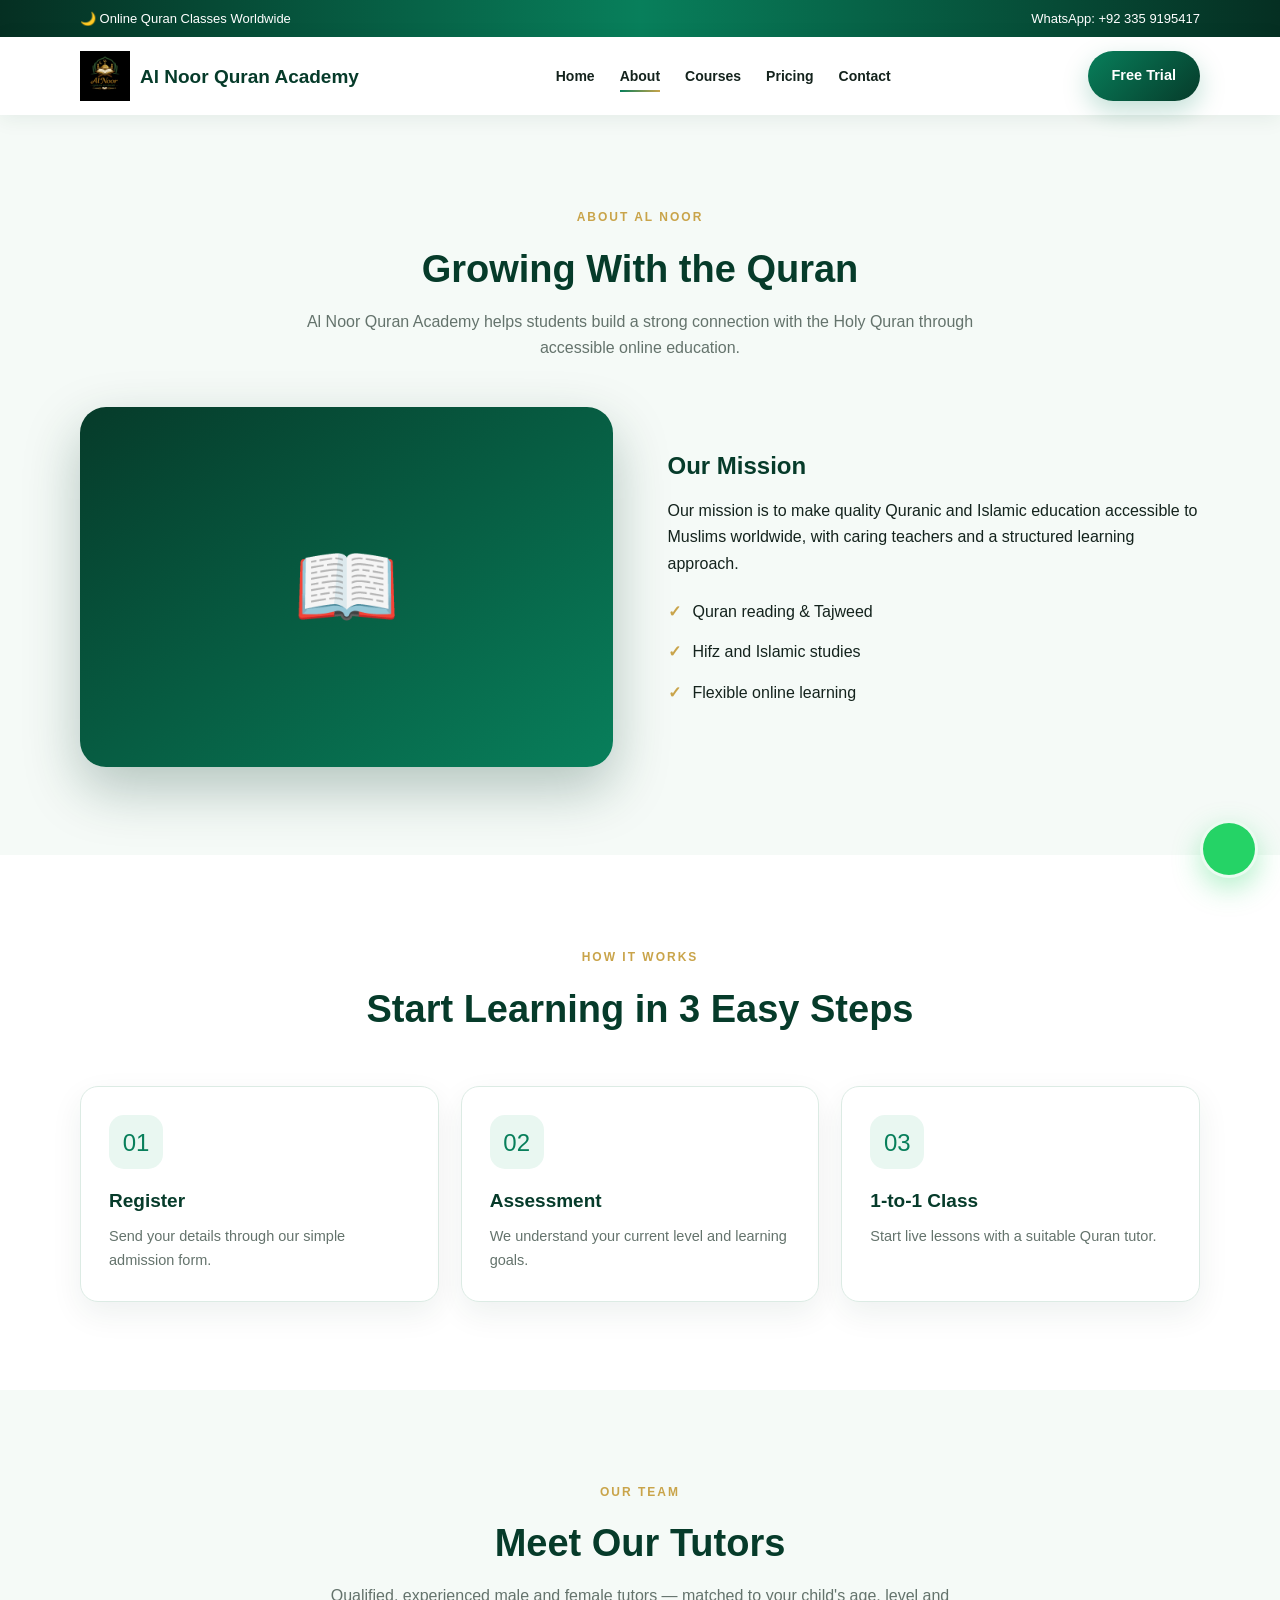
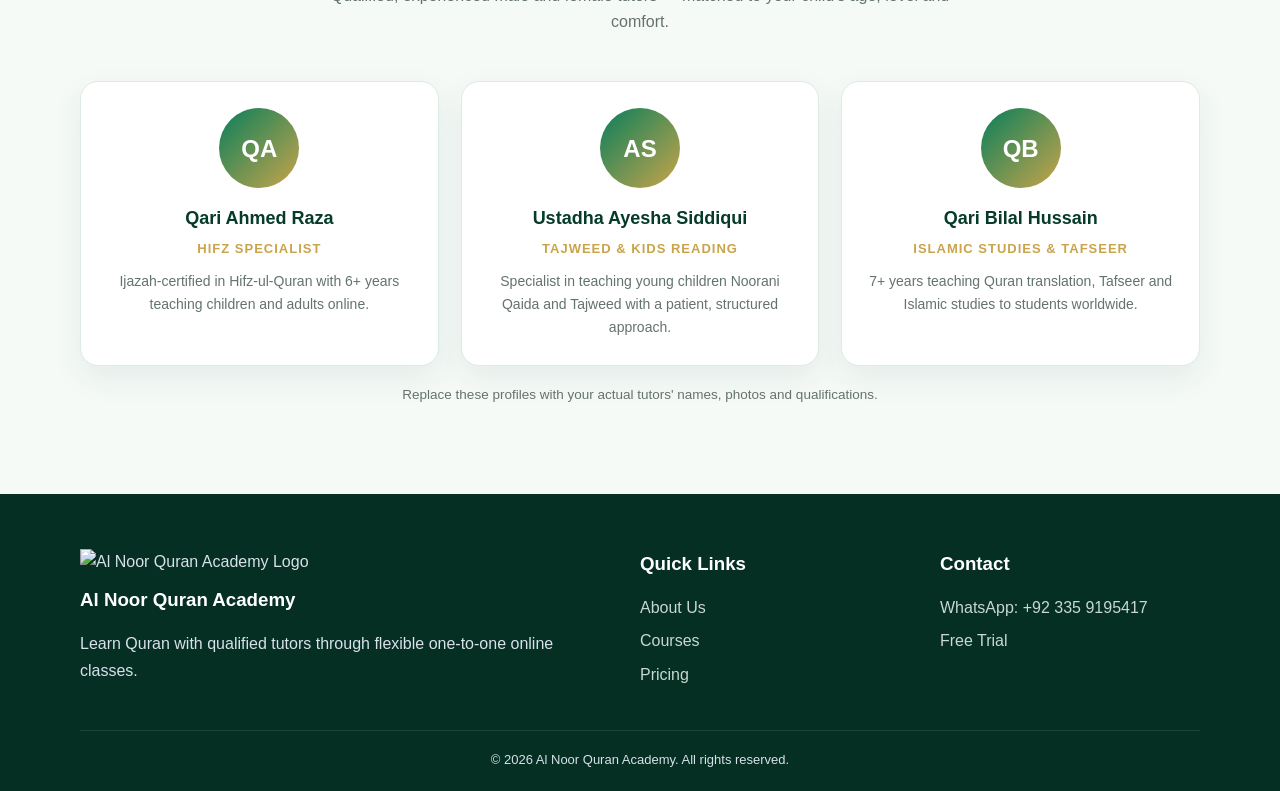
==== about.html @ 3b2335d5 "Update about.html" ====
<!doctype html>
<html lang="en">
<head>

<meta charset="utf-8">
<meta name="viewport" content="width=device-width,initial-scale=1">

<meta
  name="description"
  content="Al Noor Quran Academy - Online Quran classes worldwide"
>

<title>About Us | Al Noor Quran Academy</title>

<link rel="icon" type="image/jpeg" href="favicon.jpeg">
<link rel="stylesheet" href="style.css">

</head>

<body>


<div class="top">
  <div class="container">

    <span>
      🌙 Online Quran Classes Worldwide
    </span>

    <span>
      WhatsApp: +92 335 9195417
    </span>

  </div>
</div>


<nav>

  <div class="container navin">

    <a class="logo" href="index.html">

      <img
        class="brand-logo"
        src="logo.jpeg"
        alt="Al Noor Quran Academy Logo"
      >

      <span>
        Al Noor Quran Academy
      </span>

    </a>


    <div class="menu">
      ☰
    </div>


    <div class="links">

      <a href="index.html">
        Home
      </a>

      <a href="about.html" class="active">
        About
      </a>

      <a href="courses.html">
        Courses
      </a>

      <a href="pricing.html">
        Pricing
      </a>

      <a href="contact.html">
        Contact
      </a>

    </div>


    <a class="btn" href="contact.html">
      Free Trial
    </a>

  </div>

</nav>


<section class="section altbg">

  <div class="container">

    <div class="heading reveal">

      <span>
        About Al Noor
      </span>

      <h2>
        Growing With the Quran
      </h2>

      <p>
        Al Noor Quran Academy helps students build a strong
        connection with the Holy Quran through accessible
        online education.
      </p>

    </div>


    <div class="split">

      <div class="visual reveal">
        📖
      </div>


      <div class="reveal">

        <h2 style="color:var(--green-deep);margin-bottom:12px">
          Our Mission
        </h2>

        <p>
          Our mission is to make quality Quranic and Islamic
          education accessible to Muslims worldwide, with caring
          teachers and a structured learning approach.
        </p>


        <div class="list">

          <div>
            <b class="check">✓</b>
            Quran reading & Tajweed
          </div>

          <div>
            <b class="check">✓</b>
            Hifz and Islamic studies
          </div>

          <div>
            <b class="check">✓</b>
            Flexible online learning
          </div>

        </div>

      </div>

    </div>

  </div>

</section>


<section class="section">

  <div class="container">

    <div class="heading reveal">

      <span>
        How It Works
      </span>

      <h2>
        Start Learning in 3 Easy Steps
      </h2>

    </div>


    <div class="grid">

      <div class="card reveal">

        <div class="icon">
          01
        </div>

        <h3>
          Register
        </h3>

        <p>
          Send your details through our simple admission form.
        </p>

      </div>


      <div class="card reveal">

        <div class="icon">
          02
        </div>

        <h3>
          Assessment
        </h3>

        <p>
          We understand your current level and learning goals.
        </p>

      </div>


      <div class="card reveal">

        <div class="icon">
          03
        </div>

        <h3>
          1-to-1 Class
        </h3>

        <p>
          Start live lessons with a suitable Quran tutor.
        </p>

      </div>

    </div>

  </div>

</section>


<section class="section altbg">

  <div class="container">

    <div class="heading reveal">

      <span>
        Our Team
      </span>

      <h2>
        Meet Our Tutors
      </h2>

      <p>
        Qualified, experienced male and female tutors —
        matched to your child's age, level and comfort.
      </p>

    </div>


    <div class="grid">


      <div class="tutor-card reveal">

        <div class="tutor-avatar">
          QA
        </div>

        <h3>
          Qari Ahmed Raza
        </h3>

        <div class="tutor-role">
          Hifz Specialist
        </div>

        <p>
          Ijazah-certified in Hifz-ul-Quran with 6+ years
          teaching children and adults online.
        </p>

      </div>


      <div class="tutor-card reveal">

        <div class="tutor-avatar">
          AS
        </div>

        <h3>
          Ustadha Ayesha Siddiqui
        </h3>

        <div class="tutor-role">
          Tajweed & Kids Reading
        </div>

        <p>
          Specialist in teaching young children Noorani Qaida
          and Tajweed with a patient, structured approach.
        </p>

      </div>


      <div class="tutor-card reveal">

        <div class="tutor-avatar">
          QB
        </div>

        <h3>
          Qari Bilal Hussain
        </h3>

        <div class="tutor-role">
          Islamic Studies & Tafseer
        </div>

        <p>
          7+ years teaching Quran translation, Tafseer and
          Islamic studies to students worldwide.
        </p>

      </div>

    </div>


    <p
      style="text-align:center;color:var(--gray);font-size:13.5px;margin-top:18px"
    >
      Replace these profiles with your actual tutors'
      names, photos and qualifications.
    </p>

  </div>

</section>


<footer>

  <div class="container footgrid">

    <div>

      <img
        class="footer-logo"
        src="logo.png"
        alt="Al Noor Quran Academy Logo"
      >

      <h3>
        Al Noor Quran Academy
      </h3>

      <p>
        Learn Quran with qualified tutors through flexible
        one-to-one online classes.
      </p>

    </div>


    <div>

      <h3>
        Quick Links
      </h3>

      <a href="about.html">
        About Us
      </a>

      <a href="courses.html">
        Courses
      </a>

      <a href="pricing.html">
        Pricing
      </a>

    </div>


    <div>

      <h3>
        Contact
      </h3>

      <a href="https://wa.me/923359195417">
        WhatsApp: +92 335 9195417
      </a>

      <a href="contact.html">
        Free Trial
      </a>

    </div>

  </div>


  <div class="container copy">
    © 2026 Al Noor Quran Academy. All rights reserved.
  </div>

</footer>


<a
  class="wa"
  href="https://wa.me/923359195417"
  target="_blank"
  aria-label="WhatsApp"
>
  
</a>


<script src="script.js"></script>

</body>
</html>
---- style.css ----
/* ==========================================================
   AL NOOR QURAN ACADEMY
   Green & Gold Professional Theme
   ========================================================== */


/* ---------- Root Variables ---------- */

:root {

  --green-deep: #063b2a;

  --green: #087f5b;

  --green-light: #e9f7f1;

  --cream: #f5faf7;

  --gold: #c9a44a;

  --light-gold: #e8d79d;

  --dark: #14231d;

  --gray: #64736c;

  --border: #dcebe4;

  --white: #fff;

}


/* ---------- Reset ---------- */

* {

  box-sizing: border-box;

  margin: 0;

  padding: 0;

}


html {

  scroll-behavior: smooth;

}


body {

  font-family:
    Arial,
    Helvetica,
    sans-serif;

  color: var(--dark);

  background: #fff;

  line-height: 1.65;

  overflow-x: hidden;

  animation:
    siteEnter .7s ease both;

}


@keyframes siteEnter {

  from {

    opacity: 0;

  }

  to {

    opacity: 1;

  }

}


a {

  text-decoration: none;

  color: inherit;

}


.container {

  width: min(1120px, 92%);

  margin: auto;

}


/* ---------- Top Bar ---------- */

.top {

  background:
    linear-gradient(
      90deg,
      #052f22,
      var(--green),
      #052f22
    );

  color: #fff;

  font-size: 13px;

  padding: 8px 0;

  position: relative;

  overflow: hidden;

}


.top .container {

  display: flex;

  justify-content: space-between;

  gap: 15px;

  flex-wrap: wrap;

}


/* ---------- Navbar ---------- */

nav {

  position: sticky;

  top: 0;

  z-index: 20;

  background:
    rgba(255, 255, 255, .95);

  backdrop-filter: blur(10px);

  box-shadow:
    0 3px 20px
    rgba(6, 59, 42, .08);

}


.navin {

  height: 78px;

  display: flex;

  align-items: center;

  justify-content: space-between;

}


.logo {

  display: inline-flex;

  align-items: center;

  gap: 10px;

  font-weight: 800;

  color: var(--green-deep);

  font-size: 19px;

  transition:
    transform .3s ease;

}


.logo:hover {

  transform:
    translateX(3px);

}


.brand-logo {

  width: 50px;

  height: 50px;

  object-fit: contain;

  display: block;

}


.links {

  display: flex;

  gap: 25px;

  align-items: center;

}


.links a {

  font-weight: 700;

  font-size: 14px;

  position: relative;

  padding: 4px 0;

}


.links a:after {

  content: "";

  position: absolute;

  left: 0;

  bottom: 0;

  width: 0;

  height: 2px;

  background:
    linear-gradient(
      90deg,
      var(--green),
      var(--gold)
    );

  transition:
    width .3s ease;

}


.links a:hover:after,

.links a.active:after {

  width: 100%;

}


.links a:hover {

  color: var(--green);

}


.menu {

  display: none;

  font-size: 28px;

  cursor: pointer;

  color: var(--green-deep);

}


/* ---------- Buttons ---------- */

.btn {

  display: inline-block;

  padding: 13px 24px;

  border-radius: 30px;

  background:
    linear-gradient(
      135deg,
      var(--green),
      var(--green-deep)
    );

  color: #fff;

  font-weight: 800;

  border: 0;

  cursor: pointer;

  font-size: 14.5px;

  box-shadow:
    0 10px 26px
    rgba(8, 127, 91, .25);

  transition:
    transform .3s ease,
    box-shadow .3s ease;

}


.btn:hover {

  transform:
    translateY(-3px);

  box-shadow:
    0 14px 30px
    rgba(8, 127, 91, .32);

}


.btn.alt {

  background: transparent;

  color: #fff;

  border:
    2px solid
    rgba(255, 255, 255, .8);

  box-shadow: none;

}


.btn.alt:hover {

  background: #fff;

  color: var(--green-deep);

}


/* ---------- Hero ---------- */

.hero {

  min-height: 620px;

  display: grid;

  place-items: center;

  position: relative;

  overflow: hidden;

  background:
    linear-gradient(
      120deg,
      #042f22 0%,
      var(--green) 65%,
      #0a6b4b 100%
    );

}


.hero:before {

  content: "";

  position: absolute;

  width: 480px;

  height: 480px;

  right: -200px;

  top: -220px;

  border:
    1px solid
    rgba(232, 215, 157, .22);

  border-radius: 50%;

  box-shadow:
    0 0 0 45px
    rgba(232, 215, 157, .035),

    0 0 0 90px
    rgba(232, 215, 157, .025);

  animation:
    heroRing 12s ease-in-out infinite;

}


@keyframes heroRing {

  0%,
  100% {

    transform:
      translate(0, 0)
      rotate(0);

  }

  50% {

    transform:
      translate(-30px, 24px)
      rotate(10deg);

  }

}


.hero-inner {

  position: relative;

  z-index: 1;

  color: #fff;

  padding: 85px 0;

}


.eyebrow {

  color: var(--light-gold);

  text-transform: uppercase;

  letter-spacing: 3px;

  font-weight: 800;

  font-size: 13px;

}


.hero h1 {

  font-size:
    clamp(38px, 5.6vw, 64px);

  line-height: 1.1;

  max-width: 780px;

  margin: 15px 0;

}


.hero p {

  max-width: 620px;

  font-size: 17.5px;

  color: #e8f3ee;

  margin-bottom: 26px;

}


.actions {

  display: flex;

  gap: 13px;

  flex-wrap: wrap;

}


/* ---------- Sections ---------- */

.section {

  padding: 88px 0;

}


.section.altbg {

  background:
    var(--cream);

}


.heading {

  text-align: center;

  margin-bottom: 46px;

}


.heading span {

  color: var(--gold);

  font-weight: 800;

  text-transform: uppercase;

  letter-spacing: 2px;

  font-size: 12px;

}


.heading h2 {

  font-size: 38px;

  color: var(--green-deep);

  margin: 8px 0;

}


.heading p {

  max-width: 680px;

  margin: auto;

  color: var(--gray);

}


/* ---------- Cards / Grid ---------- */

.grid {

  display: grid;

  grid-template-columns:
    repeat(3, 1fr);

  gap: 22px;

}


.card {

  background: #fff;

  border:
    1px solid
    var(--border);

  border-radius: 18px;

  padding: 28px;

  box-shadow:
    0 12px 32px
    rgba(6, 59, 42, .07);

  position: relative;

  overflow: hidden;

  transition:
    transform .4s ease,
    box-shadow .4s ease,
    border-color .3s ease;

}


.card:before {

  content: "";

  position: absolute;

  left: 0;

  top: 0;

  width: 100%;

  height: 3px;

  background:
    linear-gradient(
      90deg,
      transparent,
      var(--green),
      var(--gold),
      transparent
    );

  transform:
    scaleX(0);

  transition:
    transform .4s ease;

}


.card:hover:before {

  transform:
    scaleX(1);

}


.card:hover {

  transform:
    translateY(-8px);

  border-color:
    #a9d8c6;

  box-shadow:
    0 20px 42px
    rgba(6, 59, 42, .13);

}


.icon {

  width: 54px;

  height: 54px;

  border-radius: 15px;

  display: grid;

  place-items: center;

  background:
    var(--green-light);

  color:
    var(--green);

  font-size: 24px;

  margin-bottom: 16px;

}


.card h3 {

  color:
    var(--green-deep);

  margin-bottom: 8px;

  font-size: 19px;

}


.card p {

  color:
    var(--gray);

  font-size: 14.5px;

}


/* ---------- Stats ---------- */

.stats {

  background:
    linear-gradient(
      110deg,
      #042f22,
      var(--green),
      var(--green-deep)
    );

  color: #fff;

  position: relative;

  overflow: hidden;

}


.stats .grid {

  grid-template-columns:
    repeat(4, 1fr);

}


.stat {

  text-align: center;

  padding: 18px;

}


.num {

  font-size: 40px;

  font-weight: 900;

  color:
    var(--light-gold);

}


.stat small {

  color:
    #d9ecdf;

}


/* ---------- Trust Strip ---------- */

.trust {

  background: #fff;

  border-top:
    1px solid
    var(--border);

  border-bottom:
    1px solid
    var(--border);

}


.trust .grid {

  grid-template-columns:
    repeat(3, 1fr);

  gap: 16px;

}


.trust-item {

  display: flex;

  align-items: center;

  gap: 12px;

  padding: 20px 6px;

}


.trust-item .tick {

  width: 38px;

  height: 38px;

  flex:
    0 0 38px;

  border-radius: 50%;

  background:
    var(--green-light);

  color:
    var(--green);

  display: grid;

  place-items: center;

  font-weight: 900;

}


.trust-item span {

  font-size: 14px;

  color:
    var(--dark);

  font-weight: 600;

}


/* ---------- Split / Visual ---------- */

.split {

  display: grid;

  grid-template-columns:
    1fr 1fr;

  gap: 55px;

  align-items: center;

}


.visual {

  min-height: 360px;

  border-radius: 26px;

  background:
    linear-gradient(
      145deg,
      var(--green-deep),
      var(--green)
    );

  display: grid;

  place-items: center;

  color: #fff;

  font-size: 86px;

  box-shadow:
    0 22px 55px
    rgba(6, 59, 42, .28);

}


.list {

  display: grid;

  gap: 14px;

  margin: 22px 0;

}


.list div {

  display: flex;

  gap: 12px;

  align-items: flex-start;

}


.check {

  color:
    var(--gold);

  font-weight: 900;

}


/* ---------- Tutors ---------- */

.tutor-card {

  background: #fff;

  border:
    1px solid
    var(--border);

  border-radius: 18px;

  padding: 26px;

  text-align: center;

  box-shadow:
    0 12px 32px
    rgba(6, 59, 42, .07);

  transition:
    transform .4s ease,
    box-shadow .4s ease;

}


.tutor-card:hover {

  transform:
    translateY(-8px);

  box-shadow:
    0 20px 42px
    rgba(6, 59, 42, .13);

}


.tutor-avatar {

  width: 80px;

  height: 80px;

  border-radius: 50%;

  margin:
    0 auto 16px;

  background:
    linear-gradient(
      135deg,
      var(--green),
      var(--gold)
    );

  color: #fff;

  font-weight: 800;

  font-size: 24px;

  display: grid;

  place-items: center;

}


.tutor-card h3 {

  color:
    var(--green-deep);

  font-size: 18px;

  margin-bottom: 4px;

}


.tutor-role {

  color:
    var(--gold);

  font-weight: 700;

  font-size: 13px;

  text-transform: uppercase;

  letter-spacing: 1px;

  margin-bottom: 10px;

}


.tutor-card p {

  color:
    var(--gray);

  font-size: 14px;

}


/* ---------- Testimonials ---------- */

.testimonial-card {

  background: #fff;

  border:
    1px solid
    var(--border);

  border-radius: 18px;

  padding: 26px;

  box-shadow:
    0 12px 32px
    rgba(6, 59, 42, .07);

}


.stars {

  color:
    var(--gold);

  font-size: 15px;

  margin-bottom: 12px;

  letter-spacing: 2px;

}


.testimonial-card p.quote {

  font-size: 14.5px;

  color:
    var(--dark);

  margin-bottom: 16px;

}


.testimonial-who {

  font-size: 13px;

  color:
    var(--gray);

  font-weight: 700;

}


/* ---------- Pricing ---------- */

.pricing {

  border:
    2px solid
    #ead9a8;

  text-align: center;

  position: relative;

}


.pricing.popular {

  border-color:
    var(--green);

}


.popular-label {

  position: absolute;

  top: -14px;

  left: 50%;

  transform:
    translateX(-50%);

  background:
    linear-gradient(
      135deg,
      var(--green),
      var(--green-deep)
    );

  color: #fff;

  font-size: 12px;

  font-weight: 800;

  letter-spacing: 1px;

  padding: 6px 16px;

  border-radius: 20px;

  box-shadow:
    0 8px 20px
    rgba(8, 127, 91, .3);

}


.price {

  font-size: 40px;

  color:
    var(--green-deep);

  font-weight: 900;

  margin: 14px 0;

}


.price small {

  font-size: 14px;

  color:
    var(--gray);

  font-weight: 500;

}


.pricing .list {

  text-align: left;

}


/* ---------- FAQ ---------- */

.faq {

  max-width: 760px;

  margin: 0 auto;

}


.faq-item {

  border:
    1px solid
    var(--border);

  border-radius: 14px;

  margin-bottom: 12px;

  overflow: hidden;

  background: #fff;

}


.faq-q {

  display: flex;

  justify-content: space-between;

  align-items: center;

  gap: 16px;

  padding: 18px 22px;

  cursor: pointer;

  font-weight: 700;

  color:
    var(--green-deep);

  font-size: 15px;

}


.faq-q .plus {

  font-size: 20px;

  color:
    var(--gold);

  transition:
    transform .3s ease;

  flex:
    0 0 auto;

}


.faq-item.open
.faq-q
.plus {

  transform:
    rotate(45deg);

}


.faq-a {

  max-height: 0;

  overflow: hidden;

  transition:
    max-height .35s ease;

}


.faq-a p {

  padding:
    0 22px 18px;

  color:
    var(--gray);

  font-size: 14.5px;

}


.faq-item.open
.faq-a {

  max-height: 220px;

}


/* ---------- Forms ---------- */

.form {

  display: grid;

  gap: 15px;

}


.form input,
.form select,
.form textarea {

  width: 100%;

  padding: 14px 16px;

  border:
    1px solid
    var(--border);

  border-radius: 10px;

  font: inherit;

  transition:
    border-color .25s ease,
    box-shadow .25s ease;

}


.form textarea {

  min-height: 120px;

}


.form input:focus,
.form select:focus,
.form textarea:focus {

  border-color:
    var(--green);

  box-shadow:
    0 0 0 4px
    rgba(8, 127, 91, .1);

  outline: none;

}


.form-note {

  font-size: 13px;

  color:
    var(--gray);

  margin-top: 4px;

}


/* ---------- Footer ---------- */

footer {

  background:
    #042f22;

  color:
    #d9e1eb;

  padding:
    55px 0 20px;

}


.footgrid {

  display: grid;

  grid-template-columns:
    2fr 1fr 1fr;

  gap: 40px;

}


.footgrid h3 {

  color: #fff;

  margin-bottom: 15px;

}


.footgrid a {

  display: block;

  margin: 7px 0;

  color:
    #c9d8d0;

}


.footgrid a:hover {

  color:
    var(--light-gold);

}


.footer-logo {

  width: 80px;

  height: 80px;

  object-fit: contain;

  margin-bottom: 10px;

}


.copy {

  text-align: center;

  border-top:
    1px solid
    rgba(255, 255, 255, .1);

  margin-top: 35px;

  padding-top: 18px;

  font-size: 13px;

}


/* ---------- WhatsApp Floating Button ---------- */

.wa {

  position: fixed;

  right: 22px;

  bottom: 22px;

  z-index: 30;

  width: 58px;

  height: 58px;

  border-radius: 50%;

  display: grid;

  place-items: center;

  background:
    #25D366;

  color: #fff;

  font-size: 26px;

  box-shadow:
    0 10px 28px
    rgba(37, 211, 102, .35);

  border:
    3px solid
    rgba(255, 255, 255, .9);

}


.wa:hover {

  transform:
    translateY(-4px);

}


/* ---------- Reveal Animation ---------- */

.reveal {

  opacity: 0;

  transform:
    translateY(35px);

  transition:
    opacity .7s ease,
    transform .7s ease;

}


.reveal.show {

  opacity: 1;

  transform: none;

}


.hero .reveal {

  opacity: 1;

  transform: none;

}


/* ---------- Responsive ---------- */

@media(max-width:800px) {


  .links {

    position: absolute;

    top: 78px;

    left: 0;

    right: 0;

    background: #fff;

    display: none;

    flex-direction: column;

    padding: 22px;

    box-shadow:
      0 10px 20px
      rgba(0, 0, 0, .08);

  }


  .links.open {

    display: flex;

  }


  .menu {

    display: block;

  }


  .navin>.btn {

    display: none;

  }


  .grid,
  .stats .grid,
  .trust .grid,
  .split,
  .footgrid {

    grid-template-columns: 1fr;

  }


  .section {

    padding: 60px 0;

  }


  .hero {

    min-height: 560px;

  }


  .hero h1 {

    font-size: 36px;

  }


  .top .container {

    flex-direction: column;

    text-align: center;

  }


  .visual {

    min-height: 240px;

  }

}


/* ---------- Reduced Motion ---------- */

@media(prefers-reduced-motion:reduce) {

  * {

    animation-duration:
      .01ms !important;

    transition-duration:
      .01ms !important;

  }

}
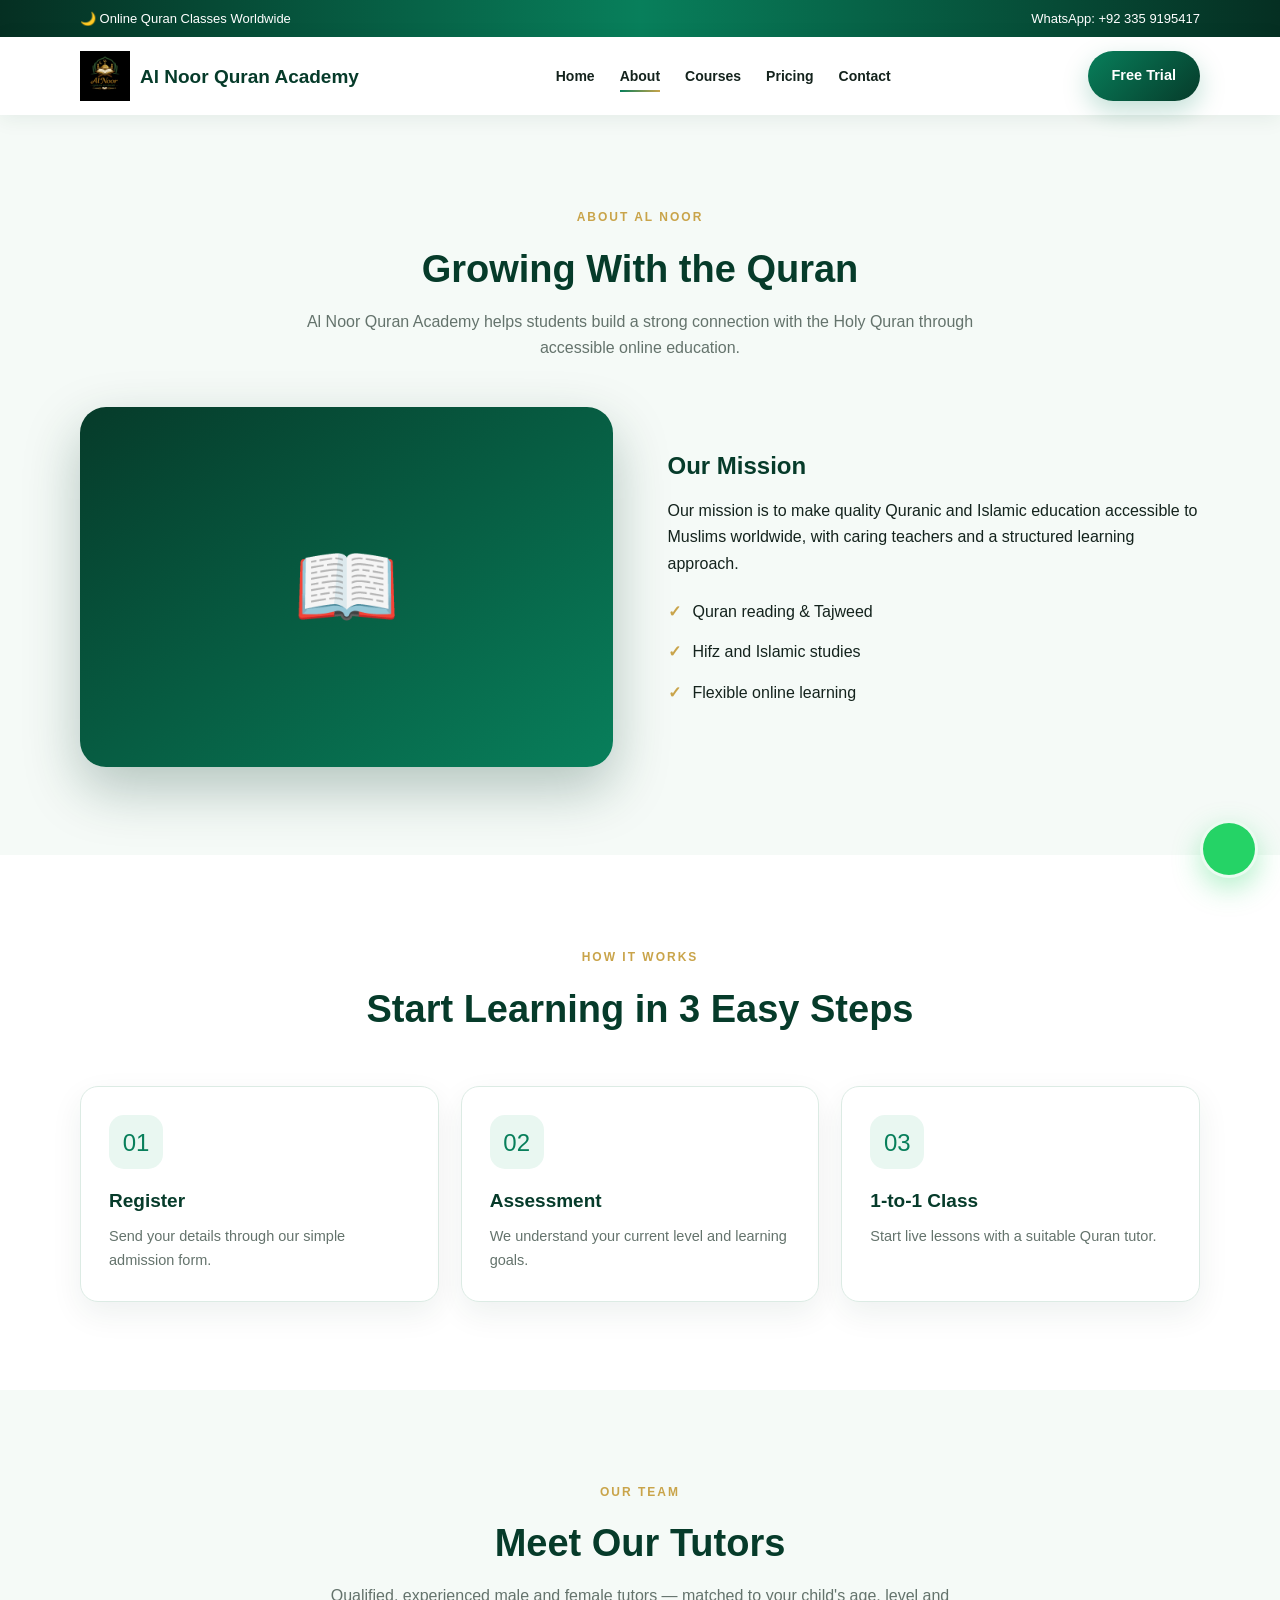
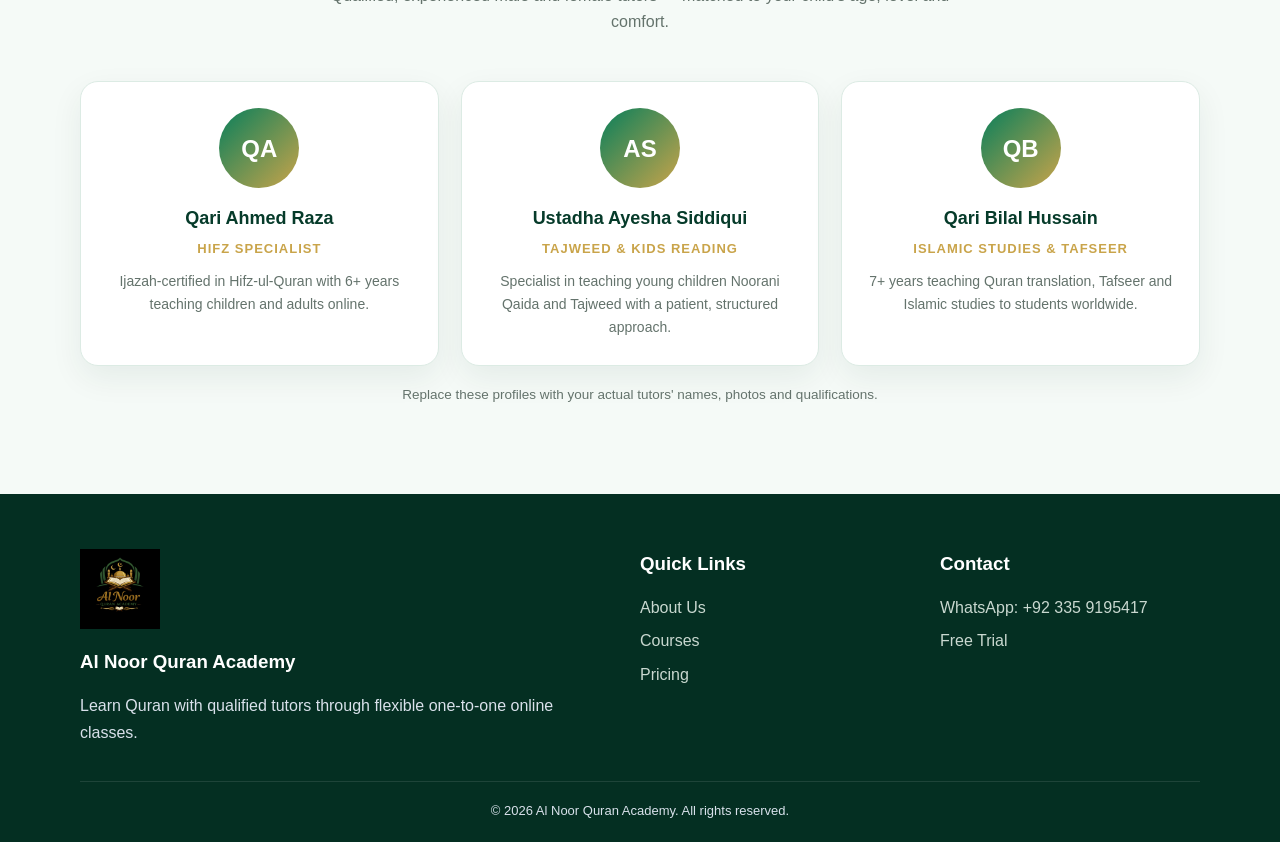
==== commit 0e2023c9: "Update about.html" ====
--- a/about.html
+++ b/about.html
@@ -353,7 +353,7 @@
 
       <img
         class="footer-logo"
-        src="logo.png"
+        src="logo.jpeg"
         alt="Al Noor Quran Academy Logo"
       >
 
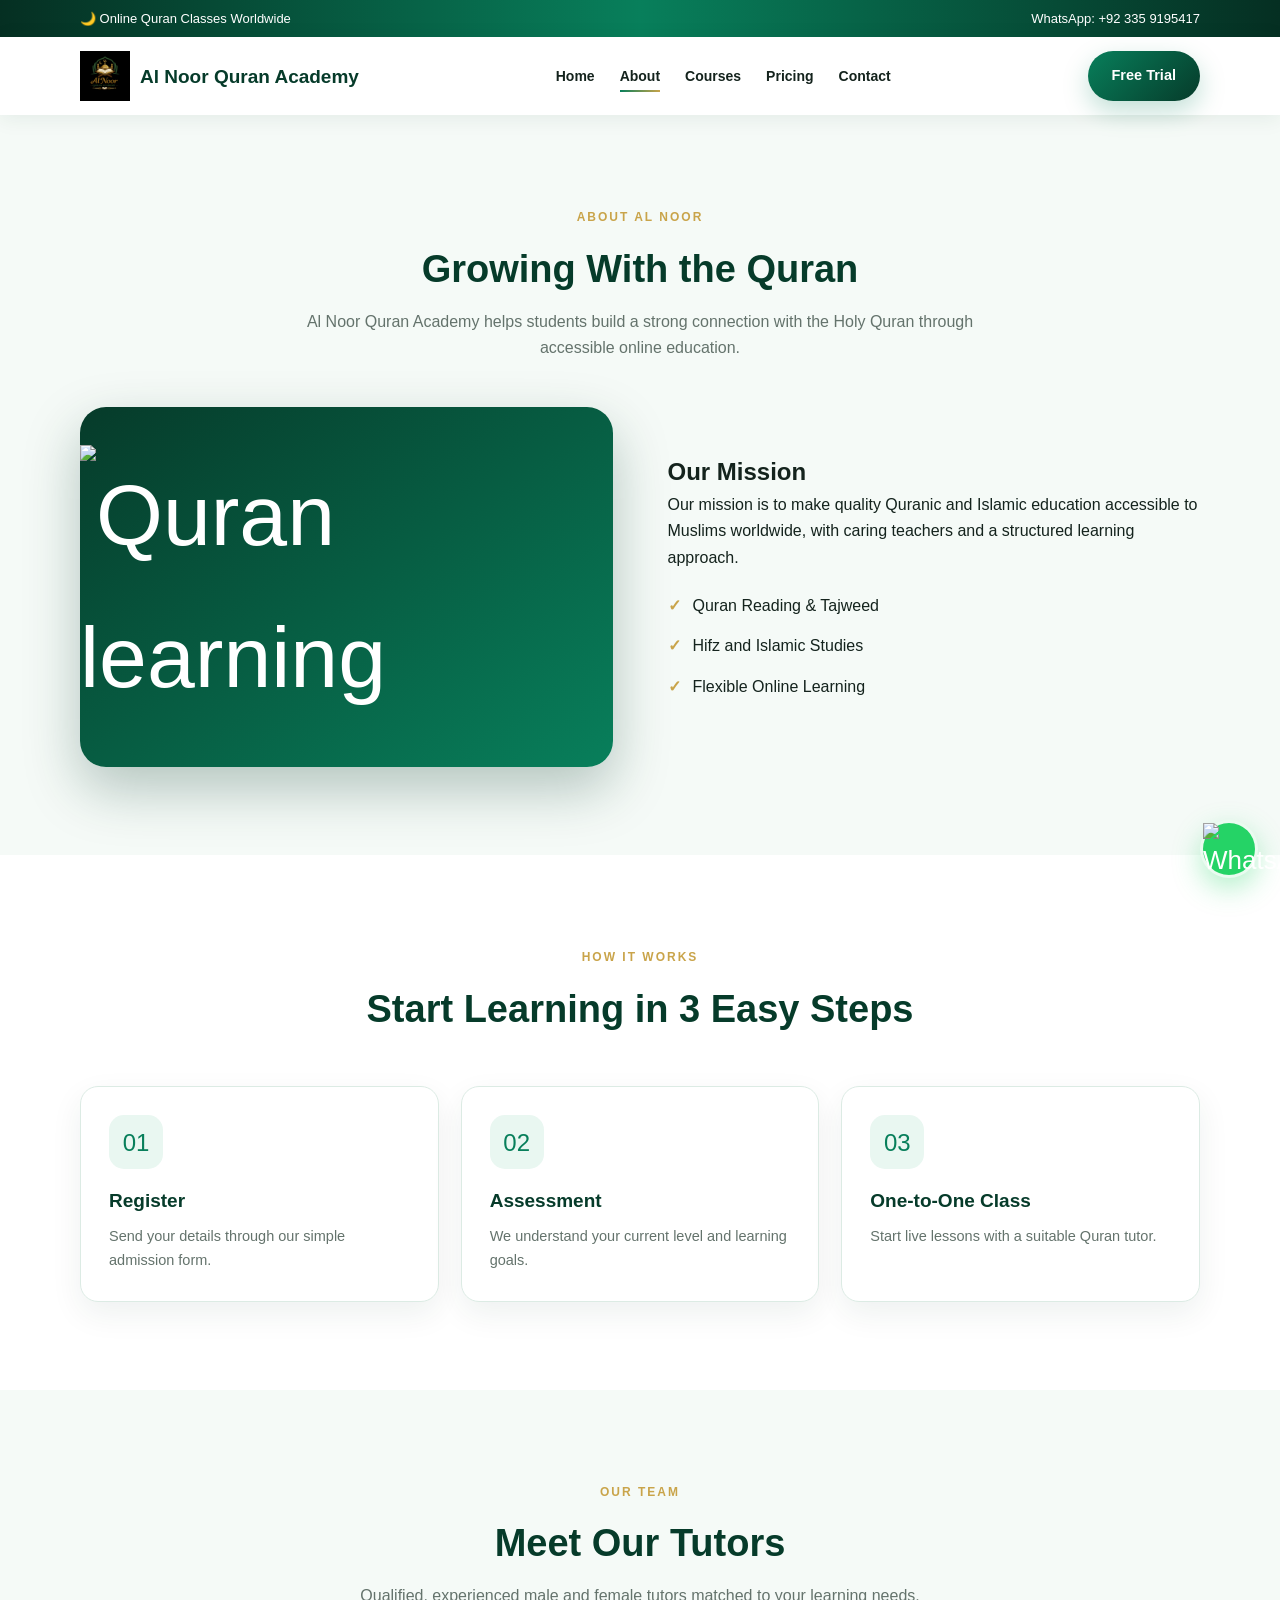
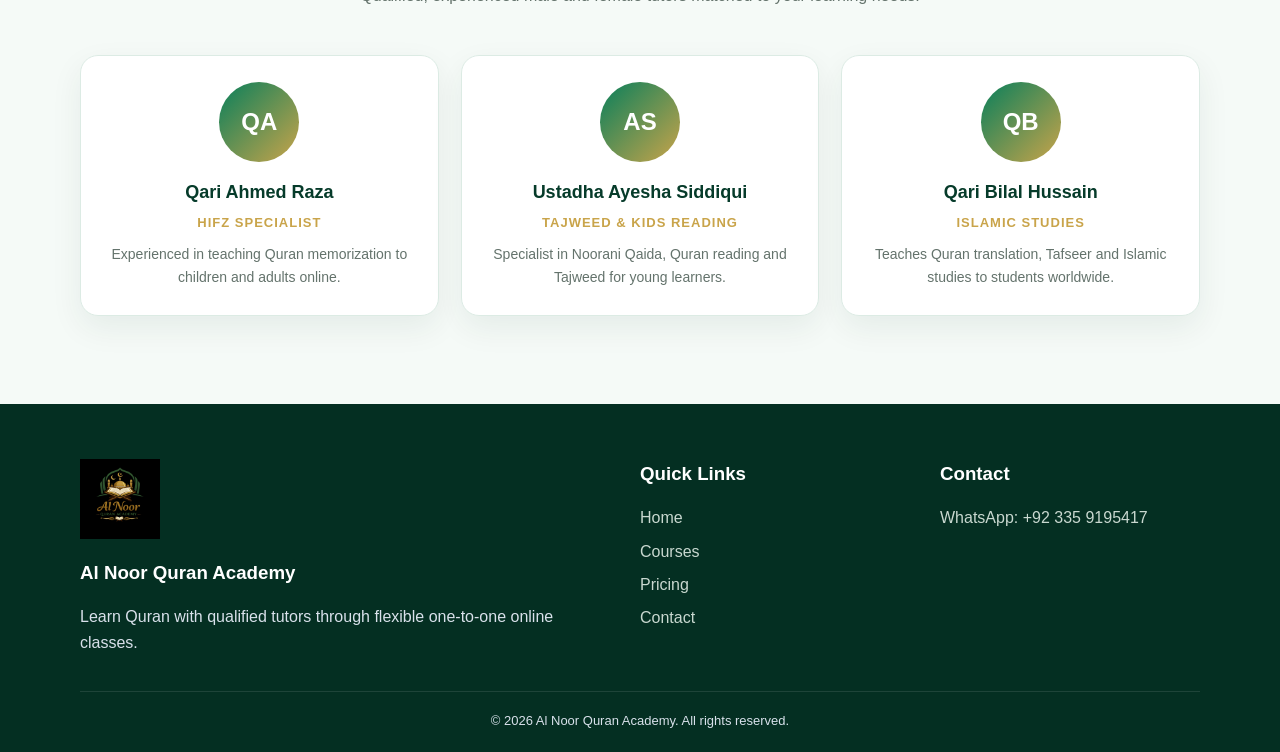
==== commit a72a168a: "Update about.html" ====
--- a/about.html
+++ b/about.html
@@ -1,432 +1,436 @@
-<!doctype html>
+<!DOCTYPE html>
 <html lang="en">
+
 <head>
 
-<meta charset="utf-8">
-<meta name="viewport" content="width=device-width,initial-scale=1">
-
-<meta
-  name="description"
-  content="Al Noor Quran Academy - Online Quran classes worldwide"
->
-
-<title>About Us | Al Noor Quran Academy</title>
-
-<link rel="icon" type="image/jpeg" href="favicon.jpeg">
-<link rel="stylesheet" href="style.css">
+  <meta charset="UTF-8">
+  <meta name="viewport" content="width=device-width, initial-scale=1.0">
+
+  <meta
+    name="description"
+    content="Learn about Al Noor Quran Academy and our online Quran learning approach."
+  >
+
+  <title>About Us | Al Noor Quran Academy</title>
+
+  <link rel="icon" type="image/png" href="favicon.png">
+  <link rel="stylesheet" href="style.css">
 
 </head>
 
 <body>
 
-
-<div class="top">
-  <div class="container">
-
-    <span>
-      🌙 Online Quran Classes Worldwide
-    </span>
-
-    <span>
-      WhatsApp: +92 335 9195417
-    </span>
-
-  </div>
-</div>
-
-
-<nav>
-
-  <div class="container navin">
-
-    <a class="logo" href="index.html">
-
-      <img
-        class="brand-logo"
-        src="logo.jpeg"
-        alt="Al Noor Quran Academy Logo"
+  <!-- TOP -->
+  <div class="top">
+
+    <div class="container top-inner">
+
+      <span>
+        🌙 Online Quran Classes Worldwide
+      </span>
+
+      <a
+        href="https://wa.me/923359195417"
+        target="_blank"
+        rel="noopener noreferrer"
       >
-
-      <span>
-        Al Noor Quran Academy
-      </span>
-
-    </a>
-
-
-    <div class="menu">
-      ☰
-    </div>
-
-
-    <div class="links">
-
-      <a href="index.html">
-        Home
-      </a>
-
-      <a href="about.html" class="active">
-        About
-      </a>
-
-      <a href="courses.html">
-        Courses
-      </a>
-
-      <a href="pricing.html">
-        Pricing
-      </a>
-
-      <a href="contact.html">
-        Contact
-      </a>
-
-    </div>
-
-
-    <a class="btn" href="contact.html">
-      Free Trial
-    </a>
-
-  </div>
-
-</nav>
-
-
-<section class="section altbg">
-
-  <div class="container">
-
-    <div class="heading reveal">
-
-      <span>
-        About Al Noor
-      </span>
-
-      <h2>
-        Growing With the Quran
-      </h2>
-
-      <p>
-        Al Noor Quran Academy helps students build a strong
-        connection with the Holy Quran through accessible
-        online education.
-      </p>
-
-    </div>
-
-
-    <div class="split">
-
-      <div class="visual reveal">
-        📖
-      </div>
-
-
-      <div class="reveal">
-
-        <h2 style="color:var(--green-deep);margin-bottom:12px">
-          Our Mission
-        </h2>
-
-        <p>
-          Our mission is to make quality Quranic and Islamic
-          education accessible to Muslims worldwide, with caring
-          teachers and a structured learning approach.
-        </p>
-
-
-        <div class="list">
-
-          <div>
-            <b class="check">✓</b>
-            Quran reading & Tajweed
-          </div>
-
-          <div>
-            <b class="check">✓</b>
-            Hifz and Islamic studies
-          </div>
-
-          <div>
-            <b class="check">✓</b>
-            Flexible online learning
-          </div>
-
-        </div>
-
-      </div>
-
-    </div>
-
-  </div>
-
-</section>
-
-
-<section class="section">
-
-  <div class="container">
-
-    <div class="heading reveal">
-
-      <span>
-        How It Works
-      </span>
-
-      <h2>
-        Start Learning in 3 Easy Steps
-      </h2>
-
-    </div>
-
-
-    <div class="grid">
-
-      <div class="card reveal">
-
-        <div class="icon">
-          01
-        </div>
-
-        <h3>
-          Register
-        </h3>
-
-        <p>
-          Send your details through our simple admission form.
-        </p>
-
-      </div>
-
-
-      <div class="card reveal">
-
-        <div class="icon">
-          02
-        </div>
-
-        <h3>
-          Assessment
-        </h3>
-
-        <p>
-          We understand your current level and learning goals.
-        </p>
-
-      </div>
-
-
-      <div class="card reveal">
-
-        <div class="icon">
-          03
-        </div>
-
-        <h3>
-          1-to-1 Class
-        </h3>
-
-        <p>
-          Start live lessons with a suitable Quran tutor.
-        </p>
-
-      </div>
-
-    </div>
-
-  </div>
-
-</section>
-
-
-<section class="section altbg">
-
-  <div class="container">
-
-    <div class="heading reveal">
-
-      <span>
-        Our Team
-      </span>
-
-      <h2>
-        Meet Our Tutors
-      </h2>
-
-      <p>
-        Qualified, experienced male and female tutors —
-        matched to your child's age, level and comfort.
-      </p>
-
-    </div>
-
-
-    <div class="grid">
-
-
-      <div class="tutor-card reveal">
-
-        <div class="tutor-avatar">
-          QA
-        </div>
-
-        <h3>
-          Qari Ahmed Raza
-        </h3>
-
-        <div class="tutor-role">
-          Hifz Specialist
-        </div>
-
-        <p>
-          Ijazah-certified in Hifz-ul-Quran with 6+ years
-          teaching children and adults online.
-        </p>
-
-      </div>
-
-
-      <div class="tutor-card reveal">
-
-        <div class="tutor-avatar">
-          AS
-        </div>
-
-        <h3>
-          Ustadha Ayesha Siddiqui
-        </h3>
-
-        <div class="tutor-role">
-          Tajweed & Kids Reading
-        </div>
-
-        <p>
-          Specialist in teaching young children Noorani Qaida
-          and Tajweed with a patient, structured approach.
-        </p>
-
-      </div>
-
-
-      <div class="tutor-card reveal">
-
-        <div class="tutor-avatar">
-          QB
-        </div>
-
-        <h3>
-          Qari Bilal Hussain
-        </h3>
-
-        <div class="tutor-role">
-          Islamic Studies & Tafseer
-        </div>
-
-        <p>
-          7+ years teaching Quran translation, Tafseer and
-          Islamic studies to students worldwide.
-        </p>
-
-      </div>
-
-    </div>
-
-
-    <p
-      style="text-align:center;color:var(--gray);font-size:13.5px;margin-top:18px"
-    >
-      Replace these profiles with your actual tutors'
-      names, photos and qualifications.
-    </p>
-
-  </div>
-
-</section>
-
-
-<footer>
-
-  <div class="container footgrid">
-
-    <div>
-
-      <img
-        class="footer-logo"
-        src="logo.jpeg"
-        alt="Al Noor Quran Academy Logo"
-      >
-
-      <h3>
-        Al Noor Quran Academy
-      </h3>
-
-      <p>
-        Learn Quran with qualified tutors through flexible
-        one-to-one online classes.
-      </p>
-
-    </div>
-
-
-    <div>
-
-      <h3>
-        Quick Links
-      </h3>
-
-      <a href="about.html">
-        About Us
-      </a>
-
-      <a href="courses.html">
-        Courses
-      </a>
-
-      <a href="pricing.html">
-        Pricing
-      </a>
-
-    </div>
-
-
-    <div>
-
-      <h3>
-        Contact
-      </h3>
-
-      <a href="https://wa.me/923359195417">
         WhatsApp: +92 335 9195417
       </a>
 
-      <a href="contact.html">
+    </div>
+
+  </div>
+
+
+  <!-- NAV -->
+  <nav>
+
+    <div class="container navin">
+
+      <a class="logo" href="index.html">
+
+        <img
+          class="brand-logo"
+          src="logo.jpeg"
+          alt="Al Noor Quran Academy Logo"
+        >
+
+        <span>
+          Al Noor Quran Academy
+        </span>
+
+      </a>
+
+      <button
+        class="menu"
+        type="button"
+        aria-label="Open navigation"
+      >
+        ☰
+      </button>
+
+      <div class="links">
+
+        <a href="index.html">
+          Home
+        </a>
+
+        <a href="about.html" class="active">
+          About
+        </a>
+
+        <a href="courses.html">
+          Courses
+        </a>
+
+        <a href="pricing.html">
+          Pricing
+        </a>
+
+        <a href="contact.html">
+          Contact
+        </a>
+
+      </div>
+
+      <a class="btn nav-btn" href="contact.html">
         Free Trial
       </a>
 
     </div>
 
-  </div>
-
-
-  <div class="container copy">
-    © 2026 Al Noor Quran Academy. All rights reserved.
-  </div>
-
-</footer>
-
-
-<a
-  class="wa"
-  href="https://wa.me/923359195417"
-  target="_blank"
-  aria-label="WhatsApp"
->
-  
-</a>
-
-
-<script src="script.js"></script>
+  </nav>
+
+
+  <!-- ABOUT -->
+  <section class="section altbg">
+
+    <div class="container">
+
+      <div class="heading reveal">
+
+        <span>
+          About Al Noor
+        </span>
+
+        <h2>
+          Growing With the Quran
+        </h2>
+
+        <p>
+          Al Noor Quran Academy helps students build a strong
+          connection with the Holy Quran through accessible
+          online education.
+        </p>
+
+      </div>
+
+
+      <div class="split">
+
+        <div class="visual visual-photo reveal">
+
+          <img
+            src="professional-quran.jpg"
+            alt="Quran learning"
+          >
+
+        </div>
+
+
+        <div class="reveal">
+
+          <h2 class="green-title">
+            Our Mission
+          </h2>
+
+          <p>
+            Our mission is to make quality Quranic and Islamic
+            education accessible to Muslims worldwide, with caring
+            teachers and a structured learning approach.
+          </p>
+
+
+          <div class="list">
+
+            <div>
+              <b class="check">✓</b>
+              Quran Reading & Tajweed
+            </div>
+
+            <div>
+              <b class="check">✓</b>
+              Hifz and Islamic Studies
+            </div>
+
+            <div>
+              <b class="check">✓</b>
+              Flexible Online Learning
+            </div>
+
+          </div>
+
+        </div>
+
+      </div>
+
+    </div>
+
+  </section>
+
+
+  <!-- HOW IT WORKS -->
+  <section class="section">
+
+    <div class="container">
+
+      <div class="heading reveal">
+
+        <span>
+          How It Works
+        </span>
+
+        <h2>
+          Start Learning in 3 Easy Steps
+        </h2>
+
+      </div>
+
+
+      <div class="grid">
+
+        <div class="card reveal">
+
+          <div class="icon">
+            01
+          </div>
+
+          <h3>
+            Register
+          </h3>
+
+          <p>
+            Send your details through our simple admission form.
+          </p>
+
+        </div>
+
+
+        <div class="card reveal">
+
+          <div class="icon">
+            02
+          </div>
+
+          <h3>
+            Assessment
+          </h3>
+
+          <p>
+            We understand your current level and learning goals.
+          </p>
+
+        </div>
+
+
+        <div class="card reveal">
+
+          <div class="icon">
+            03
+          </div>
+
+          <h3>
+            One-to-One Class
+          </h3>
+
+          <p>
+            Start live lessons with a suitable Quran tutor.
+          </p>
+
+        </div>
+
+      </div>
+
+    </div>
+
+  </section>
+
+
+  <!-- TEAM -->
+  <section class="section altbg">
+
+    <div class="container">
+
+      <div class="heading reveal">
+
+        <span>
+          Our Team
+        </span>
+
+        <h2>
+          Meet Our Tutors
+        </h2>
+
+        <p>
+          Qualified, experienced male and female tutors
+          matched to your learning needs.
+        </p>
+
+      </div>
+
+
+      <div class="grid">
+
+        <div class="tutor-card reveal">
+
+          <div class="tutor-avatar">
+            QA
+          </div>
+
+          <h3>
+            Qari Ahmed Raza
+          </h3>
+
+          <div class="tutor-role">
+            Hifz Specialist
+          </div>
+
+          <p>
+            Experienced in teaching Quran memorization
+            to children and adults online.
+          </p>
+
+        </div>
+
+
+        <div class="tutor-card reveal">
+
+          <div class="tutor-avatar">
+            AS
+          </div>
+
+          <h3>
+            Ustadha Ayesha Siddiqui
+          </h3>
+
+          <div class="tutor-role">
+            Tajweed & Kids Reading
+          </div>
+
+          <p>
+            Specialist in Noorani Qaida, Quran reading
+            and Tajweed for young learners.
+          </p>
+
+        </div>
+
+
+        <div class="tutor-card reveal">
+
+          <div class="tutor-avatar">
+            QB
+          </div>
+
+          <h3>
+            Qari Bilal Hussain
+          </h3>
+
+          <div class="tutor-role">
+            Islamic Studies
+          </div>
+
+          <p>
+            Teaches Quran translation, Tafseer and
+            Islamic studies to students worldwide.
+          </p>
+
+        </div>
+
+      </div>
+
+    </div>
+
+  </section>
+
+
+  <!-- FOOTER -->
+  <footer>
+
+    <div class="container footgrid">
+
+      <div>
+
+        <img
+          class="footer-logo"
+          src="logo.jpeg"
+          alt="Al Noor Quran Academy Logo"
+        >
+
+        <h3>
+          Al Noor Quran Academy
+        </h3>
+
+        <p>
+          Learn Quran with qualified tutors through
+          flexible one-to-one online classes.
+        </p>
+
+      </div>
+
+
+      <div>
+
+        <h3>
+          Quick Links
+        </h3>
+
+        <a href="index.html">Home</a>
+        <a href="courses.html">Courses</a>
+        <a href="pricing.html">Pricing</a>
+        <a href="contact.html">Contact</a>
+
+      </div>
+
+
+      <div>
+
+        <h3>
+          Contact
+        </h3>
+
+        <a
+          href="https://wa.me/923359195417"
+          target="_blank"
+          rel="noopener noreferrer"
+        >
+          WhatsApp: +92 335 9195417
+        </a>
+
+      </div>
+
+    </div>
+
+
+    <div class="container copy">
+      © 2026 Al Noor Quran Academy. All rights reserved.
+    </div>
+
+  </footer>
+
+
+  <!-- WHATSAPP -->
+  <a
+    class="wa"
+    href="https://wa.me/923359195417"
+    target="_blank"
+    rel="noopener noreferrer"
+    aria-label="Chat on WhatsApp"
+  >
+    <img src="whatsapp.svg" alt="WhatsApp">
+  </a>
+
+
+  <script src="script.js"></script>
 
 </body>
 </html>
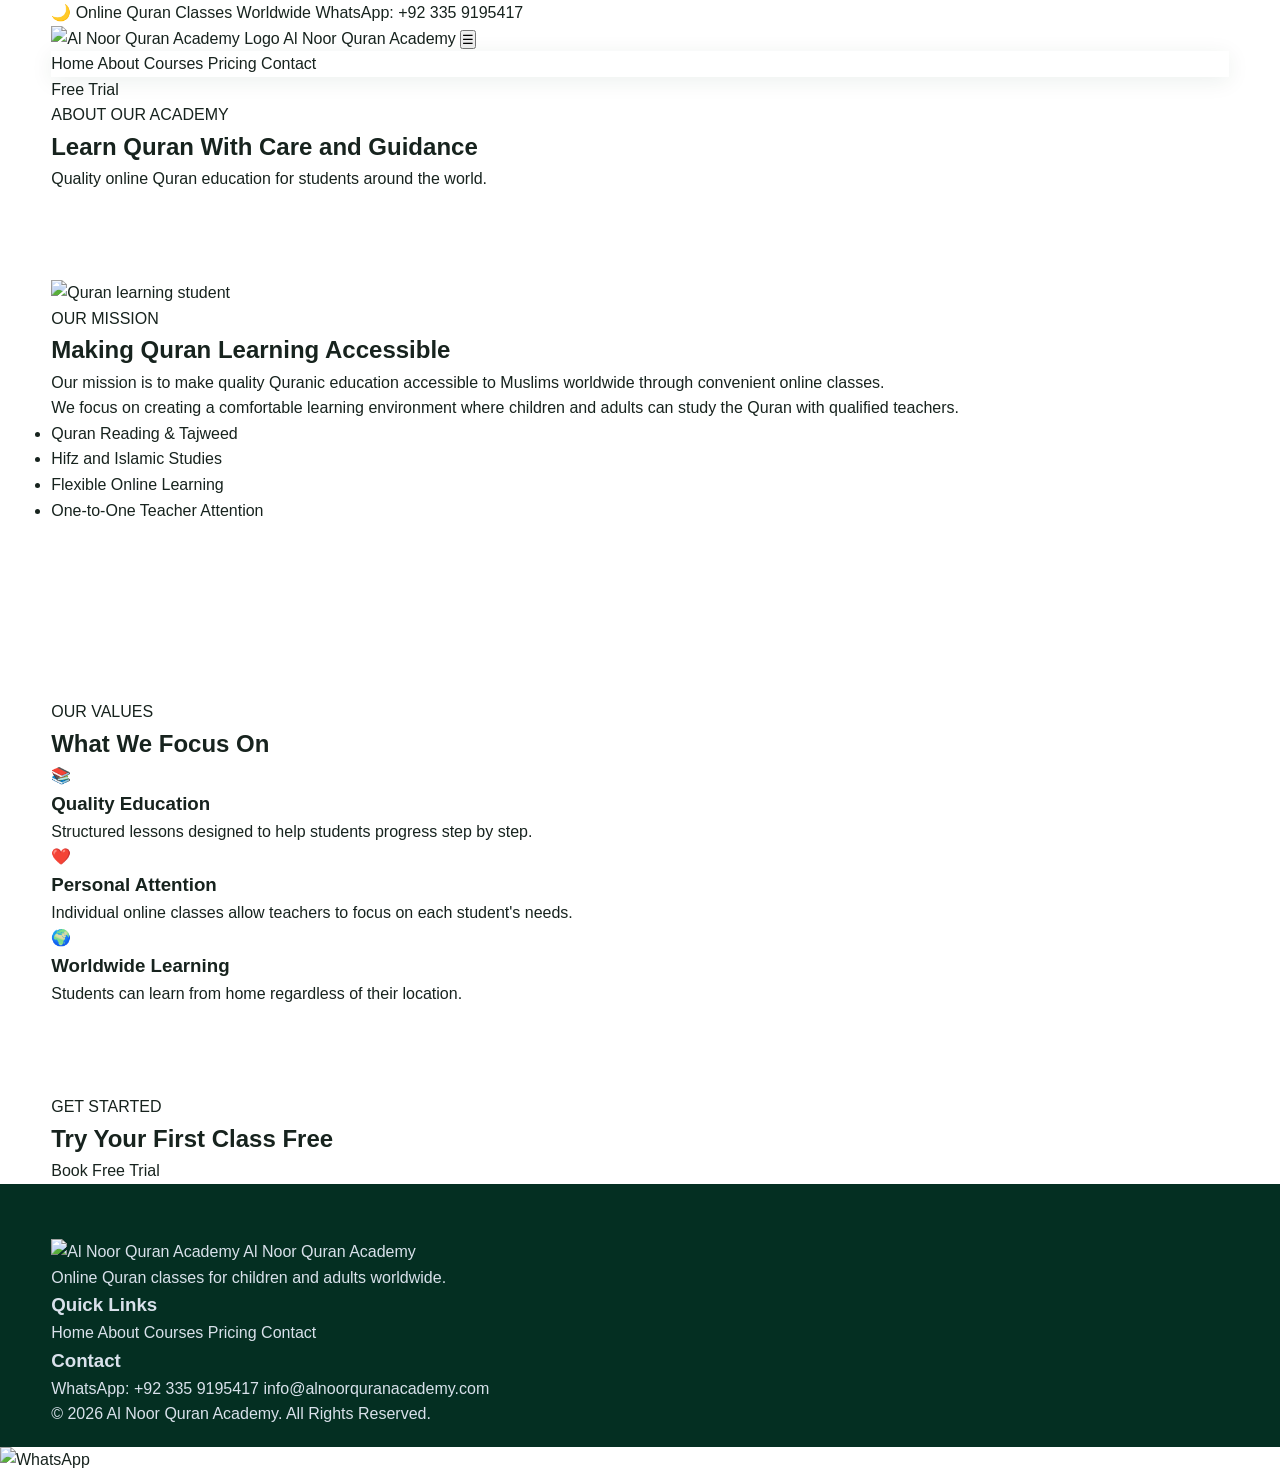
==== commit 220f5117: "Update about.html" ====
--- a/about.html
+++ b/about.html
@@ -1,436 +1,338 @@
 <!DOCTYPE html>
 <html lang="en">
-
 <head>
 
-  <meta charset="UTF-8">
-  <meta name="viewport" content="width=device-width, initial-scale=1.0">
-
-  <meta
-    name="description"
-    content="Learn about Al Noor Quran Academy and our online Quran learning approach."
-  >
-
-  <title>About Us | Al Noor Quran Academy</title>
-
-  <link rel="icon" type="image/png" href="favicon.png">
-  <link rel="stylesheet" href="style.css">
+    <meta charset="UTF-8">
+    <meta name="viewport" content="width=device-width, initial-scale=1.0">
+
+    <title>About Us | Al Noor Quran Academy</title>
+
+    <link rel="stylesheet" href="style.css">
 
 </head>
 
 <body>
 
-  <!-- TOP -->
-  <div class="top">
-
-    <div class="container top-inner">
-
-      <span>
-        🌙 Online Quran Classes Worldwide
-      </span>
-
-      <a
-        href="https://wa.me/923359195417"
-        target="_blank"
-        rel="noopener noreferrer"
-      >
-        WhatsApp: +92 335 9195417
-      </a>
-
-    </div>
-
-  </div>
-
-
-  <!-- NAV -->
-  <nav>
-
-    <div class="container navin">
-
-      <a class="logo" href="index.html">
-
-        <img
-          class="brand-logo"
-          src="logo.jpeg"
-          alt="Al Noor Quran Academy Logo"
-        >
-
-        <span>
-          Al Noor Quran Academy
-        </span>
-
-      </a>
-
-      <button
-        class="menu"
-        type="button"
-        aria-label="Open navigation"
-      >
-        ☰
-      </button>
-
-      <div class="links">
-
-        <a href="index.html">
-          Home
+
+<div class="top-bar">
+    <div class="container top-bar-inner">
+
+        <span>🌙 Online Quran Classes Worldwide</span>
+
+        <a href="https://wa.me/923359195417"
+           target="_blank"
+           rel="noopener noreferrer">
+            WhatsApp: +92 335 9195417
         </a>
 
-        <a href="about.html" class="active">
-          About
+    </div>
+</div>
+
+
+<header class="header">
+
+    <div class="container nav-container">
+
+        <a href="index.html" class="brand">
+            <img src="images/logo.jpeg" alt="Al Noor Quran Academy Logo">
+            <span>Al Noor Quran Academy</span>
         </a>
 
-        <a href="courses.html">
-          Courses
+        <button class="menu-toggle" aria-label="Open navigation">
+            ☰
+        </button>
+
+        <nav class="navigation">
+
+            <a href="index.html">Home</a>
+
+            <a href="about.html" class="active">
+                About
+            </a>
+
+            <a href="courses.html">
+                Courses
+            </a>
+
+            <a href="pricing.html">
+                Pricing
+            </a>
+
+            <a href="contact.html">
+                Contact
+            </a>
+
+        </nav>
+
+        <a href="contact.html" class="nav-button">
+            Free Trial
         </a>
 
-        <a href="pricing.html">
-          Pricing
+    </div>
+
+</header>
+
+
+<section class="page-header">
+
+    <div class="container">
+
+        <p class="section-label light">
+            ABOUT OUR ACADEMY
+        </p>
+
+        <h1>
+            Learn Quran With Care and Guidance
+        </h1>
+
+        <p>
+            Quality online Quran education for students around the world.
+        </p>
+
+    </div>
+
+</section>
+
+
+<section class="section">
+
+    <div class="container two-column">
+
+        <div class="image-card">
+
+            <img
+                src="images/professional-quran.jpg"
+                alt="Quran learning student"
+            >
+
+        </div>
+
+
+        <div class="content">
+
+            <p class="section-label">
+                OUR MISSION
+            </p>
+
+            <h2>
+                Making Quran Learning Accessible
+            </h2>
+
+            <p>
+                Our mission is to make quality Quranic education accessible
+                to Muslims worldwide through convenient online classes.
+            </p>
+
+            <p>
+                We focus on creating a comfortable learning environment
+                where children and adults can study the Quran with qualified
+                teachers.
+            </p>
+
+            <ul class="check-list">
+
+                <li>Quran Reading & Tajweed</li>
+
+                <li>Hifz and Islamic Studies</li>
+
+                <li>Flexible Online Learning</li>
+
+                <li>One-to-One Teacher Attention</li>
+
+            </ul>
+
+        </div>
+
+    </div>
+
+</section>
+
+
+<section class="section section-light">
+
+    <div class="container">
+
+        <div class="section-heading">
+
+            <p class="section-label">
+                OUR VALUES
+            </p>
+
+            <h2>
+                What We Focus On
+            </h2>
+
+        </div>
+
+
+        <div class="cards">
+
+            <div class="course-card">
+
+                <div class="card-icon">
+                    📚
+                </div>
+
+                <h3>
+                    Quality Education
+                </h3>
+
+                <p>
+                    Structured lessons designed to help students progress
+                    step by step.
+                </p>
+
+            </div>
+
+
+            <div class="course-card">
+
+                <div class="card-icon">
+                    ❤️
+                </div>
+
+                <h3>
+                    Personal Attention
+                </h3>
+
+                <p>
+                    Individual online classes allow teachers to focus on
+                    each student's needs.
+                </p>
+
+            </div>
+
+
+            <div class="course-card">
+
+                <div class="card-icon">
+                    🌍
+                </div>
+
+                <h3>
+                    Worldwide Learning
+                </h3>
+
+                <p>
+                    Students can learn from home regardless of their
+                    location.
+                </p>
+
+            </div>
+
+        </div>
+
+    </div>
+
+</section>
+
+
+<section class="cta">
+
+    <div class="container cta-inner">
+
+        <div>
+
+            <p class="section-label light">
+                GET STARTED
+            </p>
+
+            <h2>
+                Try Your First Class Free
+            </h2>
+
+        </div>
+
+        <a href="contact.html" class="button button-light">
+            Book Free Trial
         </a>
 
-        <a href="contact.html">
-          Contact
-        </a>
-
-      </div>
-
-      <a class="btn nav-btn" href="contact.html">
-        Free Trial
-      </a>
-
-    </div>
-
-  </nav>
-
-
-  <!-- ABOUT -->
-  <section class="section altbg">
-
-    <div class="container">
-
-      <div class="heading reveal">
-
-        <span>
-          About Al Noor
-        </span>
-
-        <h2>
-          Growing With the Quran
-        </h2>
-
-        <p>
-          Al Noor Quran Academy helps students build a strong
-          connection with the Holy Quran through accessible
-          online education.
-        </p>
-
-      </div>
-
-
-      <div class="split">
-
-        <div class="visual visual-photo reveal">
-
-          <img
-            src="professional-quran.jpg"
-            alt="Quran learning"
-          >
-
-        </div>
-
-
-        <div class="reveal">
-
-          <h2 class="green-title">
-            Our Mission
-          </h2>
-
-          <p>
-            Our mission is to make quality Quranic and Islamic
-            education accessible to Muslims worldwide, with caring
-            teachers and a structured learning approach.
-          </p>
-
-
-          <div class="list">
-
-            <div>
-              <b class="check">✓</b>
-              Quran Reading & Tajweed
-            </div>
-
-            <div>
-              <b class="check">✓</b>
-              Hifz and Islamic Studies
-            </div>
-
-            <div>
-              <b class="check">✓</b>
-              Flexible Online Learning
-            </div>
-
-          </div>
-
-        </div>
-
-      </div>
-
-    </div>
-
-  </section>
-
-
-  <!-- HOW IT WORKS -->
-  <section class="section">
-
-    <div class="container">
-
-      <div class="heading reveal">
-
-        <span>
-          How It Works
-        </span>
-
-        <h2>
-          Start Learning in 3 Easy Steps
-        </h2>
-
-      </div>
-
-
-      <div class="grid">
-
-        <div class="card reveal">
-
-          <div class="icon">
-            01
-          </div>
-
-          <h3>
-            Register
-          </h3>
-
-          <p>
-            Send your details through our simple admission form.
-          </p>
-
-        </div>
-
-
-        <div class="card reveal">
-
-          <div class="icon">
-            02
-          </div>
-
-          <h3>
-            Assessment
-          </h3>
-
-          <p>
-            We understand your current level and learning goals.
-          </p>
-
-        </div>
-
-
-        <div class="card reveal">
-
-          <div class="icon">
-            03
-          </div>
-
-          <h3>
-            One-to-One Class
-          </h3>
-
-          <p>
-            Start live lessons with a suitable Quran tutor.
-          </p>
-
-        </div>
-
-      </div>
-
-    </div>
-
-  </section>
-
-
-  <!-- TEAM -->
-  <section class="section altbg">
-
-    <div class="container">
-
-      <div class="heading reveal">
-
-        <span>
-          Our Team
-        </span>
-
-        <h2>
-          Meet Our Tutors
-        </h2>
-
-        <p>
-          Qualified, experienced male and female tutors
-          matched to your learning needs.
-        </p>
-
-      </div>
-
-
-      <div class="grid">
-
-        <div class="tutor-card reveal">
-
-          <div class="tutor-avatar">
-            QA
-          </div>
-
-          <h3>
-            Qari Ahmed Raza
-          </h3>
-
-          <div class="tutor-role">
-            Hifz Specialist
-          </div>
-
-          <p>
-            Experienced in teaching Quran memorization
-            to children and adults online.
-          </p>
-
-        </div>
-
-
-        <div class="tutor-card reveal">
-
-          <div class="tutor-avatar">
-            AS
-          </div>
-
-          <h3>
-            Ustadha Ayesha Siddiqui
-          </h3>
-
-          <div class="tutor-role">
-            Tajweed & Kids Reading
-          </div>
-
-          <p>
-            Specialist in Noorani Qaida, Quran reading
-            and Tajweed for young learners.
-          </p>
-
-        </div>
-
-
-        <div class="tutor-card reveal">
-
-          <div class="tutor-avatar">
-            QB
-          </div>
-
-          <h3>
-            Qari Bilal Hussain
-          </h3>
-
-          <div class="tutor-role">
-            Islamic Studies
-          </div>
-
-          <p>
-            Teaches Quran translation, Tafseer and
-            Islamic studies to students worldwide.
-          </p>
-
-        </div>
-
-      </div>
-
-    </div>
-
-  </section>
-
-
-  <!-- FOOTER -->
-  <footer>
-
-    <div class="container footgrid">
-
-      <div>
-
-        <img
-          class="footer-logo"
-          src="logo.jpeg"
-          alt="Al Noor Quran Academy Logo"
-        >
-
-        <h3>
-          Al Noor Quran Academy
-        </h3>
-
-        <p>
-          Learn Quran with qualified tutors through
-          flexible one-to-one online classes.
-        </p>
-
-      </div>
-
-
-      <div>
-
-        <h3>
-          Quick Links
-        </h3>
-
-        <a href="index.html">Home</a>
-        <a href="courses.html">Courses</a>
-        <a href="pricing.html">Pricing</a>
-        <a href="contact.html">Contact</a>
-
-      </div>
-
-
-      <div>
-
-        <h3>
-          Contact
-        </h3>
-
-        <a
-          href="https://wa.me/923359195417"
-          target="_blank"
-          rel="noopener noreferrer"
-        >
-          WhatsApp: +92 335 9195417
-        </a>
-
-      </div>
-
-    </div>
-
-
-    <div class="container copy">
-      © 2026 Al Noor Quran Academy. All rights reserved.
-    </div>
-
-  </footer>
-
-
-  <!-- WHATSAPP -->
-  <a
-    class="wa"
+    </div>
+
+</section>
+
+
+<footer class="footer">
+
+    <div class="container footer-grid">
+
+        <div>
+
+            <a href="index.html" class="footer-brand">
+
+                <img
+                    src="images/logo.jpeg"
+                    alt="Al Noor Quran Academy"
+                >
+
+                <span>
+                    Al Noor Quran Academy
+                </span>
+
+            </a>
+
+            <p>
+                Online Quran classes for children and adults worldwide.
+            </p>
+
+        </div>
+
+
+        <div>
+
+            <h3>Quick Links</h3>
+
+            <a href="index.html">Home</a>
+            <a href="about.html">About</a>
+            <a href="courses.html">Courses</a>
+            <a href="pricing.html">Pricing</a>
+            <a href="contact.html">Contact</a>
+
+        </div>
+
+
+        <div>
+
+            <h3>Contact</h3>
+
+            <a href="https://wa.me/923359195417"
+               target="_blank"
+               rel="noopener noreferrer">
+                WhatsApp: +92 335 9195417
+            </a>
+
+            <a href="mailto:info@alnoorquranacademy.com">
+                info@alnoorquranacademy.com
+            </a>
+
+        </div>
+
+    </div>
+
+
+    <div class="footer-bottom">
+
+        <div class="container">
+            © 2026 Al Noor Quran Academy. All Rights Reserved.
+        </div>
+
+    </div>
+
+</footer>
+
+
+<a
     href="https://wa.me/923359195417"
+    class="whatsapp-float"
     target="_blank"
     rel="noopener noreferrer"
-    aria-label="Chat on WhatsApp"
-  >
-    <img src="whatsapp.svg" alt="WhatsApp">
-  </a>
-
-
-  <script src="script.js"></script>
+    aria-label="WhatsApp"
+>
+    <img src="images/whatsapp.svg" alt="WhatsApp">
+</a>
+
+
+<script src="script.js"></script>
 
 </body>
 </html>
--- a/style.css
+++ b/style.css
@@ -1,53 +1,38 @@
-/* ==========================================================
+/* =========================================================
    AL NOOR QURAN ACADEMY
-   Green & Gold Professional Theme
-   ========================================================== */
-
-
-/* ---------- Root Variables ---------- */
+   Complete Website Styles
+   ========================================================= */
 
 :root {
 
   --green-deep: #063b2a;
-
   --green: #087f5b;
-
-  --green-light: #e9f7f1;
-
-  --cream: #f5faf7;
-
-  --gold: #c9a44a;
-
-  --light-gold: #e8d79d;
-
-  --dark: #14231d;
-
-  --gray: #64736c;
-
-  --border: #dcebe4;
-
-  --white: #fff;
-
-}
-
-
-/* ---------- Reset ---------- */
+  --green-light: #e4f5ee;
+
+  --gold: #c59b35;
+  --light-gold: #f0d98a;
+
+  --cream: #f8faf7;
+
+  --dark: #17231e;
+  --gray: #66736d;
+
+  --border: #dfe9e3;
+
+  --white: #ffffff;
+
+}
+
 
 * {
-
+  margin: 0;
+  padding: 0;
   box-sizing: border-box;
-
-  margin: 0;
-
-  padding: 0;
-
 }
 
 
 html {
-
   scroll-behavior: smooth;
-
 }
 
 
@@ -60,192 +45,179 @@
 
   color: var(--dark);
 
-  background: #fff;
-
-  line-height: 1.65;
-
-  overflow-x: hidden;
-
-  animation:
-    siteEnter .7s ease both;
-
-}
-
-
-@keyframes siteEnter {
-
-  from {
-
-    opacity: 0;
-
-  }
-
-  to {
-
-    opacity: 1;
-
-  }
-
+  background: #ffffff;
+
+  line-height: 1.6;
+
+}
+
+
+img {
+  max-width: 100%;
 }
 
 
 a {
-
   text-decoration: none;
-
   color: inherit;
-
+}
+
+
+button,
+input,
+select,
+textarea {
+  font-family: inherit;
 }
 
 
 .container {
 
-  width: min(1120px, 92%);
+  width: min(1180px, 92%);
 
   margin: auto;
 
 }
 
 
-/* ---------- Top Bar ---------- */
+/* =========================================================
+   TOP BAR
+   ========================================================= */
 
 .top {
 
-  background:
-    linear-gradient(
-      90deg,
-      #052f22,
-      var(--green),
-      #052f22
-    );
-
-  color: #fff;
+  background: var(--green-deep);
+
+  color: #ffffff;
 
   font-size: 13px;
 
-  padding: 8px 0;
+}
+
+
+.top-inner {
+
+  min-height: 32px;
+
+  display: flex;
+
+  justify-content: space-between;
+
+  align-items: center;
+
+  gap: 15px;
+
+}
+
+
+.top a {
+
+  color: #ffffff;
+
+  font-weight: 700;
+
+}
+
+
+.top a:hover {
+
+  color: var(--light-gold);
+
+}
+
+
+/* =========================================================
+   NAVBAR
+   ========================================================= */
+
+nav {
+
+  position: sticky;
+
+  top: 0;
+
+  z-index: 100;
+
+  background: rgba(255,255,255,.96);
+
+  backdrop-filter: blur(12px);
+
+  box-shadow:
+    0 4px 22px rgba(6,59,42,.08);
+
+}
+
+
+.navin {
+
+  min-height: 78px;
+
+  display: flex;
+
+  align-items: center;
+
+  justify-content: space-between;
+
+  gap: 25px;
+
+}
+
+
+.logo {
+
+  display: inline-flex;
+
+  align-items: center;
+
+  gap: 12px;
+
+  color: var(--green-deep);
+
+  font-weight: 800;
+
+  font-size: 20px;
+
+}
+
+
+.brand-logo {
+
+  width: 52px;
+
+  height: 52px;
+
+  object-fit: contain;
+
+  display: block;
+
+}
+
+
+.links {
+
+  display: flex;
+
+  align-items: center;
+
+  gap: 28px;
+
+}
+
+
+.links a {
+
+  font-size: 14px;
+
+  font-weight: 700;
 
   position: relative;
 
-  overflow: hidden;
-
-}
-
-
-.top .container {
-
-  display: flex;
-
-  justify-content: space-between;
-
-  gap: 15px;
-
-  flex-wrap: wrap;
-
-}
-
-
-/* ---------- Navbar ---------- */
-
-nav {
-
-  position: sticky;
-
-  top: 0;
-
-  z-index: 20;
-
-  background:
-    rgba(255, 255, 255, .95);
-
-  backdrop-filter: blur(10px);
-
-  box-shadow:
-    0 3px 20px
-    rgba(6, 59, 42, .08);
-
-}
-
-
-.navin {
-
-  height: 78px;
-
-  display: flex;
-
-  align-items: center;
-
-  justify-content: space-between;
-
-}
-
-
-.logo {
-
-  display: inline-flex;
-
-  align-items: center;
-
-  gap: 10px;
-
-  font-weight: 800;
-
-  color: var(--green-deep);
-
-  font-size: 19px;
-
-  transition:
-    transform .3s ease;
-
-}
-
-
-.logo:hover {
-
-  transform:
-    translateX(3px);
-
-}
-
-
-.brand-logo {
-
-  width: 50px;
-
-  height: 50px;
-
-  object-fit: contain;
-
-  display: block;
-
-}
-
-
-.links {
-
-  display: flex;
-
-  gap: 25px;
-
-  align-items: center;
-
-}
-
-
-.links a {
-
-  font-weight: 700;
-
-  font-size: 14px;
-
-  position: relative;
-
-  padding: 4px 0;
-
-}
-
-
-.links a:after {
+  padding: 5px 0;
+
+}
+
+
+.links a::after {
 
   content: "";
 
@@ -266,15 +238,13 @@
       var(--gold)
     );
 
-  transition:
-    width .3s ease;
-
-}
-
-
-.links a:hover:after,
-
-.links a.active:after {
+  transition: .3s ease;
+
+}
+
+
+.links a:hover::after,
+.links a.active::after {
 
   width: 100%;
 
@@ -292,22 +262,34 @@
 
   display: none;
 
+  border: 0;
+
+  background: transparent;
+
   font-size: 28px;
 
+  color: var(--green-deep);
+
   cursor: pointer;
 
-  color: var(--green-deep);
-
-}
-
-
-/* ---------- Buttons ---------- */
+}
+
+
+/* =========================================================
+   BUTTONS
+   ========================================================= */
 
 .btn {
 
-  display: inline-block;
-
-  padding: 13px 24px;
+  display: inline-flex;
+
+  align-items: center;
+
+  justify-content: center;
+
+  padding: 13px 25px;
+
+  border: 0;
 
   border-radius: 30px;
 
@@ -318,19 +300,341 @@
       var(--green-deep)
     );
 
-  color: #fff;
+  color: #ffffff;
+
+  font-size: 14.5px;
 
   font-weight: 800;
 
-  border: 0;
-
   cursor: pointer;
 
-  font-size: 14.5px;
-
   box-shadow:
-    0 10px 26px
-    rgba(8, 127, 91, .25);
+    0 10px 25px rgba(8,127,91,.24);
+
+  transition:
+    transform .25s ease,
+    box-shadow .25s ease;
+
+}
+
+
+.btn:hover {
+
+  transform: translateY(-3px);
+
+  box-shadow:
+    0 15px 30px rgba(8,127,91,.32);
+
+}
+
+
+.btn.alt {
+
+  background: transparent;
+
+  border: 2px solid rgba(255,255,255,.85);
+
+  box-shadow: none;
+
+}
+
+
+.btn.alt:hover {
+
+  background: #ffffff;
+
+  color: var(--green-deep);
+
+}
+
+
+/* =========================================================
+   HERO
+   ========================================================= */
+
+.hero {
+
+  min-height: 620px;
+
+  position: relative;
+
+  display: flex;
+
+  align-items: center;
+
+  overflow: hidden;
+
+  background: var(--green-deep);
+
+}
+
+
+.hero-bg {
+
+  position: absolute;
+
+  inset: 0;
+
+  z-index: 0;
+
+  background-image:
+
+    linear-gradient(
+      90deg,
+      rgba(3,43,31,.96) 0%,
+      rgba(3,43,31,.88) 35%,
+      rgba(3,43,31,.52) 62%,
+      rgba(3,43,31,.14) 100%
+    ),
+
+    url("hero-quran.jpg");
+
+  background-size: cover;
+
+  background-position: center;
+
+  background-repeat: no-repeat;
+
+}
+
+
+.hero-inner {
+
+  position: relative;
+
+  z-index: 2;
+
+  padding: 90px 0;
+
+}
+
+
+.hero-content {
+
+  color: #ffffff;
+
+  max-width: 790px;
+
+}
+
+
+.eyebrow {
+
+  color: var(--light-gold);
+
+  text-transform: uppercase;
+
+  letter-spacing: 3px;
+
+  font-size: 13px;
+
+  font-weight: 800;
+
+}
+
+
+.hero h1 {
+
+  margin: 15px 0;
+
+  font-size: clamp(38px, 5.5vw, 66px);
+
+  line-height: 1.08;
+
+  font-weight: 900;
+
+}
+
+
+.hero p {
+
+  max-width: 650px;
+
+  color: #edf7f2;
+
+  font-size: 18px;
+
+  margin-bottom: 28px;
+
+}
+
+
+.actions {
+
+  display: flex;
+
+  gap: 14px;
+
+  flex-wrap: wrap;
+
+}
+
+
+/* =========================================================
+   TRUST
+   ========================================================= */
+
+.trust {
+
+  background: #ffffff;
+
+  border-top: 1px solid var(--border);
+
+  border-bottom: 1px solid var(--border);
+
+}
+
+
+.grid {
+
+  display: grid;
+
+  grid-template-columns:
+    repeat(3, 1fr);
+
+  gap: 22px;
+
+}
+
+
+.trust .grid {
+
+  gap: 12px;
+
+}
+
+
+.trust-item {
+
+  display: flex;
+
+  align-items: center;
+
+  gap: 12px;
+
+  padding: 20px 6px;
+
+}
+
+
+.tick {
+
+  width: 38px;
+
+  height: 38px;
+
+  flex: 0 0 38px;
+
+  border-radius: 50%;
+
+  background: var(--green-light);
+
+  color: var(--green);
+
+  display: grid;
+
+  place-items: center;
+
+  font-weight: 900;
+
+}
+
+
+.trust-item span:last-child {
+
+  font-size: 14px;
+
+  font-weight: 600;
+
+}
+
+
+/* =========================================================
+   SECTIONS
+   ========================================================= */
+
+.section {
+
+  padding: 88px 0;
+
+}
+
+
+.altbg {
+
+  background: var(--cream);
+
+}
+
+
+.heading {
+
+  text-align: center;
+
+  margin-bottom: 46px;
+
+}
+
+
+.heading > span {
+
+  color: var(--gold);
+
+  text-transform: uppercase;
+
+  letter-spacing: 2px;
+
+  font-size: 12px;
+
+  font-weight: 800;
+
+}
+
+
+.heading h2 {
+
+  margin: 8px 0;
+
+  color: var(--green-deep);
+
+  font-size: 40px;
+
+  line-height: 1.15;
+
+}
+
+
+.heading p {
+
+  max-width: 700px;
+
+  margin: auto;
+
+  color: var(--gray);
+
+}
+
+
+/* =========================================================
+   CARDS
+   ========================================================= */
+
+.card {
+
+  position: relative;
+
+  overflow: hidden;
+
+  background: #ffffff;
+
+  border: 1px solid var(--border);
+
+  border-radius: 18px;
+
+  padding: 28px;
+
+  box-shadow:
+    0 12px 32px rgba(6,59,42,.07);
 
   transition:
     transform .3s ease,
@@ -339,396 +643,64 @@
 }
 
 
-.btn:hover {
-
-  transform:
-    translateY(-3px);
+.card:hover {
+
+  transform: translateY(-7px);
 
   box-shadow:
-    0 14px 30px
-    rgba(8, 127, 91, .32);
-
-}
-
-
-.btn.alt {
-
-  background: transparent;
-
-  color: #fff;
-
-  border:
-    2px solid
-    rgba(255, 255, 255, .8);
-
-  box-shadow: none;
-
-}
-
-
-.btn.alt:hover {
-
-  background: #fff;
+    0 20px 42px rgba(6,59,42,.13);
+
+}
+
+
+.icon {
+
+  width: 55px;
+
+  height: 55px;
+
+  display: grid;
+
+  place-items: center;
+
+  margin-bottom: 16px;
+
+  border-radius: 15px;
+
+  background: var(--green-light);
+
+  color: var(--green);
+
+  font-size: 23px;
+
+  font-weight: 800;
+
+}
+
+
+.card h3 {
 
   color: var(--green-deep);
 
-}
-
-
-/* ---------- Hero ---------- */
-
-.hero {
-
-  min-height: 620px;
-
-  display: grid;
-
-  place-items: center;
-
-  position: relative;
-
-  overflow: hidden;
-
-  background:
-    linear-gradient(
-      120deg,
-      #042f22 0%,
-      var(--green) 65%,
-      #0a6b4b 100%
-    );
-
-}
-
-
-.hero:before {
-
-  content: "";
-
-  position: absolute;
-
-  width: 480px;
-
-  height: 480px;
-
-  right: -200px;
-
-  top: -220px;
-
-  border:
-    1px solid
-    rgba(232, 215, 157, .22);
-
-  border-radius: 50%;
-
-  box-shadow:
-    0 0 0 45px
-    rgba(232, 215, 157, .035),
-
-    0 0 0 90px
-    rgba(232, 215, 157, .025);
-
-  animation:
-    heroRing 12s ease-in-out infinite;
-
-}
-
-
-@keyframes heroRing {
-
-  0%,
-  100% {
-
-    transform:
-      translate(0, 0)
-      rotate(0);
-
-  }
-
-  50% {
-
-    transform:
-      translate(-30px, 24px)
-      rotate(10deg);
-
-  }
-
-}
-
-
-.hero-inner {
-
-  position: relative;
-
-  z-index: 1;
-
-  color: #fff;
-
-  padding: 85px 0;
-
-}
-
-
-.eyebrow {
-
-  color: var(--light-gold);
-
-  text-transform: uppercase;
-
-  letter-spacing: 3px;
-
-  font-weight: 800;
-
-  font-size: 13px;
-
-}
-
-
-.hero h1 {
-
-  font-size:
-    clamp(38px, 5.6vw, 64px);
-
-  line-height: 1.1;
-
-  max-width: 780px;
-
-  margin: 15px 0;
-
-}
-
-
-.hero p {
-
-  max-width: 620px;
-
-  font-size: 17.5px;
-
-  color: #e8f3ee;
-
-  margin-bottom: 26px;
-
-}
-
-
-.actions {
-
-  display: flex;
-
-  gap: 13px;
-
-  flex-wrap: wrap;
-
-}
-
-
-/* ---------- Sections ---------- */
-
-.section {
-
-  padding: 88px 0;
-
-}
-
-
-.section.altbg {
-
-  background:
-    var(--cream);
-
-}
-
-
-.heading {
-
-  text-align: center;
-
-  margin-bottom: 46px;
-
-}
-
-
-.heading span {
-
-  color: var(--gold);
-
-  font-weight: 800;
-
-  text-transform: uppercase;
-
-  letter-spacing: 2px;
-
-  font-size: 12px;
-
-}
-
-
-.heading h2 {
-
-  font-size: 38px;
-
-  color: var(--green-deep);
-
-  margin: 8px 0;
-
-}
-
-
-.heading p {
-
-  max-width: 680px;
-
-  margin: auto;
+  margin-bottom: 8px;
+
+  font-size: 19px;
+
+}
+
+
+.card p {
 
   color: var(--gray);
 
-}
-
-
-/* ---------- Cards / Grid ---------- */
-
-.grid {
-
-  display: grid;
-
-  grid-template-columns:
-    repeat(3, 1fr);
-
-  gap: 22px;
-
-}
-
-
-.card {
-
-  background: #fff;
-
-  border:
-    1px solid
-    var(--border);
-
-  border-radius: 18px;
-
-  padding: 28px;
-
-  box-shadow:
-    0 12px 32px
-    rgba(6, 59, 42, .07);
-
-  position: relative;
-
-  overflow: hidden;
-
-  transition:
-    transform .4s ease,
-    box-shadow .4s ease,
-    border-color .3s ease;
-
-}
-
-
-.card:before {
-
-  content: "";
-
-  position: absolute;
-
-  left: 0;
-
-  top: 0;
-
-  width: 100%;
-
-  height: 3px;
-
-  background:
-    linear-gradient(
-      90deg,
-      transparent,
-      var(--green),
-      var(--gold),
-      transparent
-    );
-
-  transform:
-    scaleX(0);
-
-  transition:
-    transform .4s ease;
-
-}
-
-
-.card:hover:before {
-
-  transform:
-    scaleX(1);
-
-}
-
-
-.card:hover {
-
-  transform:
-    translateY(-8px);
-
-  border-color:
-    #a9d8c6;
-
-  box-shadow:
-    0 20px 42px
-    rgba(6, 59, 42, .13);
-
-}
-
-
-.icon {
-
-  width: 54px;
-
-  height: 54px;
-
-  border-radius: 15px;
-
-  display: grid;
-
-  place-items: center;
-
-  background:
-    var(--green-light);
-
-  color:
-    var(--green);
-
-  font-size: 24px;
-
-  margin-bottom: 16px;
-
-}
-
-
-.card h3 {
-
-  color:
-    var(--green-deep);
-
-  margin-bottom: 8px;
-
-  font-size: 19px;
-
-}
-
-
-.card p {
-
-  color:
-    var(--gray);
-
   font-size: 14.5px;
 
 }
 
 
-/* ---------- Stats ---------- */
+/* =========================================================
+   STATS
+   ========================================================= */
 
 .stats {
 
@@ -740,16 +712,12 @@
       var(--green-deep)
     );
 
-  color: #fff;
-
-  position: relative;
-
-  overflow: hidden;
-
-}
-
-
-.stats .grid {
+  color: #ffffff;
+
+}
+
+
+.stats-grid {
 
   grid-template-columns:
     repeat(4, 1fr);
@@ -761,110 +729,32 @@
 
   text-align: center;
 
-  padding: 18px;
+  padding: 20px;
 
 }
 
 
 .num {
 
-  font-size: 40px;
+  color: var(--light-gold);
+
+  font-size: 42px;
 
   font-weight: 900;
 
-  color:
-    var(--light-gold);
-
 }
 
 
 .stat small {
 
-  color:
-    #d9ecdf;
-
-}
-
-
-/* ---------- Trust Strip ---------- */
-
-.trust {
-
-  background: #fff;
-
-  border-top:
-    1px solid
-    var(--border);
-
-  border-bottom:
-    1px solid
-    var(--border);
-
-}
-
-
-.trust .grid {
-
-  grid-template-columns:
-    repeat(3, 1fr);
-
-  gap: 16px;
-
-}
-
-
-.trust-item {
-
-  display: flex;
-
-  align-items: center;
-
-  gap: 12px;
-
-  padding: 20px 6px;
-
-}
-
-
-.trust-item .tick {
-
-  width: 38px;
-
-  height: 38px;
-
-  flex:
-    0 0 38px;
-
-  border-radius: 50%;
-
-  background:
-    var(--green-light);
-
-  color:
-    var(--green);
-
-  display: grid;
-
-  place-items: center;
-
-  font-weight: 900;
-
-}
-
-
-.trust-item span {
-
-  font-size: 14px;
-
-  color:
-    var(--dark);
-
-  font-weight: 600;
-
-}
-
-
-/* ---------- Split / Visual ---------- */
+  color: #e1eee8;
+
+}
+
+
+/* =========================================================
+   SPLIT
+   ========================================================= */
 
 .split {
 
@@ -885,6 +775,12 @@
   min-height: 360px;
 
   border-radius: 26px;
+
+  display: grid;
+
+  place-items: center;
+
+  overflow: hidden;
 
   background:
     linear-gradient(
@@ -893,102 +789,183 @@
       var(--green)
     );
 
+  color: #ffffff;
+
+  font-size: 80px;
+
+  box-shadow:
+    0 22px 55px rgba(6,59,42,.20);
+
+}
+
+
+.visual-photo {
+
+  padding: 0;
+
+}
+
+
+.visual-photo img {
+
+  width: 100%;
+
+  height: 100%;
+
+  min-height: 360px;
+
+  display: block;
+
+  object-fit: cover;
+
+  object-position: center;
+
+}
+
+
+.green-title {
+
+  color: var(--green-deep);
+
+  font-size: 38px;
+
+  line-height: 1.2;
+
+  margin: 10px 0 14px;
+
+}
+
+
+.dark-eyebrow {
+
+  color: var(--gold);
+
+}
+
+
+/* =========================================================
+   LIST
+   ========================================================= */
+
+.list {
+
   display: grid;
 
+  gap: 14px;
+
+  margin: 22px 0;
+
+}
+
+
+.list div {
+
+  display: flex;
+
+  gap: 12px;
+
+  align-items: flex-start;
+
+}
+
+
+.check {
+
+  color: var(--gold);
+
+  font-weight: 900;
+
+}
+
+
+/* =========================================================
+   TESTIMONIALS
+   ========================================================= */
+
+.testimonial-card {
+
+  background: #ffffff;
+
+  border: 1px solid var(--border);
+
+  border-radius: 18px;
+
+  padding: 26px;
+
+  box-shadow:
+    0 12px 32px rgba(6,59,42,.07);
+
+}
+
+
+.stars {
+
+  color: var(--gold);
+
+  letter-spacing: 2px;
+
+  margin-bottom: 12px;
+
+}
+
+
+.quote {
+
+  color: var(--dark);
+
+  font-size: 14.5px;
+
+  margin-bottom: 16px;
+
+}
+
+
+.testimonial-who {
+
+  color: var(--gray);
+
+  font-size: 13px;
+
+  font-weight: 700;
+
+}
+
+
+/* =========================================================
+   TUTORS
+   ========================================================= */
+
+.tutor-card {
+
+  background: #ffffff;
+
+  border: 1px solid var(--border);
+
+  border-radius: 18px;
+
+  padding: 26px;
+
+  text-align: center;
+
+  box-shadow:
+    0 12px 32px rgba(6,59,42,.07);
+
+}
+
+
+.tutor-avatar {
+
+  width: 80px;
+
+  height: 80px;
+
+  display: grid;
+
   place-items: center;
 
-  color: #fff;
-
-  font-size: 86px;
-
-  box-shadow:
-    0 22px 55px
-    rgba(6, 59, 42, .28);
-
-}
-
-
-.list {
-
-  display: grid;
-
-  gap: 14px;
-
-  margin: 22px 0;
-
-}
-
-
-.list div {
-
-  display: flex;
-
-  gap: 12px;
-
-  align-items: flex-start;
-
-}
-
-
-.check {
-
-  color:
-    var(--gold);
-
-  font-weight: 900;
-
-}
-
-
-/* ---------- Tutors ---------- */
-
-.tutor-card {
-
-  background: #fff;
-
-  border:
-    1px solid
-    var(--border);
-
-  border-radius: 18px;
-
-  padding: 26px;
-
-  text-align: center;
-
-  box-shadow:
-    0 12px 32px
-    rgba(6, 59, 42, .07);
-
-  transition:
-    transform .4s ease,
-    box-shadow .4s ease;
-
-}
-
-
-.tutor-card:hover {
-
-  transform:
-    translateY(-8px);
-
-  box-shadow:
-    0 20px 42px
-    rgba(6, 59, 42, .13);
-
-}
-
-
-.tutor-avatar {
-
-  width: 80px;
-
-  height: 80px;
+  margin: 0 auto 16px;
 
   border-radius: 50%;
-
-  margin:
-    0 auto 16px;
 
   background:
     linear-gradient(
@@ -997,25 +974,18 @@
       var(--gold)
     );
 
-  color: #fff;
+  color: #ffffff;
+
+  font-size: 24px;
 
   font-weight: 800;
 
-  font-size: 24px;
-
-  display: grid;
-
-  place-items: center;
-
 }
 
 
 .tutor-card h3 {
 
-  color:
-    var(--green-deep);
-
-  font-size: 18px;
+  color: var(--green-deep);
 
   margin-bottom: 4px;
 
@@ -1024,17 +994,16 @@
 
 .tutor-role {
 
-  color:
-    var(--gold);
-
-  font-weight: 700;
-
-  font-size: 13px;
+  color: var(--gold);
 
   text-transform: uppercase;
 
   letter-spacing: 1px;
 
+  font-size: 12px;
+
+  font-weight: 800;
+
   margin-bottom: 10px;
 
 }
@@ -1042,83 +1011,23 @@
 
 .tutor-card p {
 
-  color:
-    var(--gray);
+  color: var(--gray);
 
   font-size: 14px;
 
 }
 
 
-/* ---------- Testimonials ---------- */
-
-.testimonial-card {
-
-  background: #fff;
-
-  border:
-    1px solid
-    var(--border);
-
-  border-radius: 18px;
-
-  padding: 26px;
-
-  box-shadow:
-    0 12px 32px
-    rgba(6, 59, 42, .07);
-
-}
-
-
-.stars {
-
-  color:
-    var(--gold);
-
-  font-size: 15px;
-
-  margin-bottom: 12px;
-
-  letter-spacing: 2px;
-
-}
-
-
-.testimonial-card p.quote {
-
-  font-size: 14.5px;
-
-  color:
-    var(--dark);
-
-  margin-bottom: 16px;
-
-}
-
-
-.testimonial-who {
-
-  font-size: 13px;
-
-  color:
-    var(--gray);
-
-  font-weight: 700;
-
-}
-
-
-/* ---------- Pricing ---------- */
+/* =========================================================
+   PRICING
+   ========================================================= */
 
 .pricing {
 
-  border:
-    2px solid
-    #ead9a8;
-
   text-align: center;
 
+  border: 2px solid #ead9a8;
+
   position: relative;
 
 }
@@ -1126,8 +1035,7 @@
 
 .pricing.popular {
 
-  border-color:
-    var(--green);
+  border-color: var(--green);
 
 }
 
@@ -1140,8 +1048,11 @@
 
   left: 50%;
 
-  transform:
-    translateX(-50%);
+  transform: translateX(-50%);
+
+  padding: 6px 16px;
+
+  border-radius: 20px;
 
   background:
     linear-gradient(
@@ -1150,46 +1061,36 @@
       var(--green-deep)
     );
 
-  color: #fff;
-
-  font-size: 12px;
+  color: #ffffff;
+
+  font-size: 11px;
 
   font-weight: 800;
 
   letter-spacing: 1px;
 
-  padding: 6px 16px;
-
-  border-radius: 20px;
-
-  box-shadow:
-    0 8px 20px
-    rgba(8, 127, 91, .3);
-
 }
 
 
 .price {
 
-  font-size: 40px;
-
-  color:
-    var(--green-deep);
+  color: var(--green-deep);
+
+  font-size: 42px;
 
   font-weight: 900;
 
-  margin: 14px 0;
+  margin: 15px 0;
 
 }
 
 
 .price small {
 
+  color: var(--gray);
+
   font-size: 14px;
 
-  color:
-    var(--gray);
-
   font-weight: 500;
 
 }
@@ -1202,22 +1103,37 @@
 }
 
 
-/* ---------- FAQ ---------- */
+.pricing-note {
+
+  text-align: center;
+
+  color: var(--gray);
+
+  font-size: 13px;
+
+  margin-top: 20px;
+
+}
+
+
+/* =========================================================
+   FAQ
+   ========================================================= */
 
 .faq {
 
-  max-width: 760px;
-
-  margin: 0 auto;
+  max-width: 780px;
+
+  margin: auto;
 
 }
 
 
 .faq-item {
 
-  border:
-    1px solid
-    var(--border);
+  background: #ffffff;
+
+  border: 1px solid var(--border);
 
   border-radius: 14px;
 
@@ -1225,8 +1141,6 @@
 
   overflow: hidden;
 
-  background: #fff;
-
 }
 
 
@@ -1234,48 +1148,39 @@
 
   display: flex;
 
+  align-items: center;
+
   justify-content: space-between;
 
-  align-items: center;
-
-  gap: 16px;
+  gap: 15px;
 
   padding: 18px 22px;
 
   cursor: pointer;
 
+  color: var(--green-deep);
+
+  font-size: 15px;
+
   font-weight: 700;
 
-  color:
-    var(--green-deep);
-
-  font-size: 15px;
-
-}
-
-
-.faq-q .plus {
-
-  font-size: 20px;
-
-  color:
-    var(--gold);
-
-  transition:
-    transform .3s ease;
-
-  flex:
-    0 0 auto;
-
-}
-
-
-.faq-item.open
-.faq-q
+}
+
+
 .plus {
 
-  transform:
-    rotate(45deg);
+  color: var(--gold);
+
+  font-size: 22px;
+
+  transition: .3s ease;
+
+}
+
+
+.faq-item.open .plus {
+
+  transform: rotate(45deg);
 
 }
 
@@ -1286,40 +1191,47 @@
 
   overflow: hidden;
 
-  transition:
-    max-height .35s ease;
+  transition: max-height .35s ease;
 
 }
 
 
 .faq-a p {
 
-  padding:
-    0 22px 18px;
-
-  color:
-    var(--gray);
-
-  font-size: 14.5px;
-
-}
-
-
-.faq-item.open
-.faq-a {
-
-  max-height: 220px;
-
-}
-
-
-/* ---------- Forms ---------- */
+  padding: 0 22px 18px;
+
+  color: var(--gray);
+
+  font-size: 14px;
+
+}
+
+
+.faq-item.open .faq-a {
+
+  max-height: 250px;
+
+}
+
+
+/* =========================================================
+   FORM
+   ========================================================= */
 
 .form {
 
   display: grid;
 
   gap: 15px;
+
+}
+
+
+.form-title {
+
+  color: var(--green-deep);
+
+  margin-bottom: 18px;
 
 }
 
@@ -1332,13 +1244,15 @@
 
   padding: 14px 16px;
 
-  border:
-    1px solid
-    var(--border);
+  border: 1px solid var(--border);
 
   border-radius: 10px;
 
-  font: inherit;
+  outline: none;
+
+  font-size: 15px;
+
+  background: #ffffff;
 
   transition:
     border-color .25s ease,
@@ -1349,7 +1263,9 @@
 
 .form textarea {
 
-  min-height: 120px;
+  min-height: 125px;
+
+  resize: vertical;
 
 }
 
@@ -1358,42 +1274,43 @@
 .form select:focus,
 .form textarea:focus {
 
-  border-color:
-    var(--green);
+  border-color: var(--green);
 
   box-shadow:
-    0 0 0 4px
-    rgba(8, 127, 91, .1);
-
-  outline: none;
+    0 0 0 4px rgba(8,127,91,.10);
 
 }
 
 
 .form-note {
 
+  color: var(--gray);
+
   font-size: 13px;
 
-  color:
-    var(--gray);
-
-  margin-top: 4px;
-
-}
-
-
-/* ---------- Footer ---------- */
+}
+
+
+.contact-title {
+
+  margin-top: 22px;
+
+  font-size: 30px;
+
+}
+
+
+/* =========================================================
+   FOOTER
+   ========================================================= */
 
 footer {
 
-  background:
-    #042f22;
-
-  color:
-    #d9e1eb;
-
-  padding:
-    55px 0 20px;
+  padding: 55px 0 20px;
+
+  background: #042f22;
+
+  color: #d9e1eb;
 
 }
 
@@ -1412,29 +1329,34 @@
 
 .footgrid h3 {
 
-  color: #fff;
+  color: #ffffff;
 
   margin-bottom: 15px;
 
 }
 
 
+.footgrid p {
+
+  max-width: 420px;
+
+}
+
+
 .footgrid a {
 
   display: block;
 
+  color: #c9d8d0;
+
   margin: 7px 0;
 
-  color:
-    #c9d8d0;
-
 }
 
 
 .footgrid a:hover {
 
-  color:
-    var(--light-gold);
+  color: var(--light-gold);
 
 }
 
@@ -1454,12 +1376,10 @@
 
 .copy {
 
+  border-top: 1px solid rgba(255,255,255,.12);
+
   text-align: center;
 
-  border-top:
-    1px solid
-    rgba(255, 255, 255, .1);
-
   margin-top: 35px;
 
   padding-top: 18px;
@@ -1469,7 +1389,9 @@
 }
 
 
-/* ---------- WhatsApp Floating Button ---------- */
+/* =========================================================
+   FLOATING WHATSAPP
+   ========================================================= */
 
 .wa {
 
@@ -1479,32 +1401,43 @@
 
   bottom: 22px;
 
-  z-index: 30;
-
-  width: 58px;
-
-  height: 58px;
+  z-index: 9999;
+
+  width: 62px;
+
+  height: 62px;
+
+  display: grid;
+
+  place-items: center;
+
+  padding: 3px;
 
   border-radius: 50%;
 
-  display: grid;
-
-  place-items: center;
-
-  background:
-    #25D366;
-
-  color: #fff;
-
-  font-size: 26px;
+  background: #25D366;
+
+  border: 3px solid #ffffff;
 
   box-shadow:
-    0 10px 28px
-    rgba(37, 211, 102, .35);
-
-  border:
-    3px solid
-    rgba(255, 255, 255, .9);
+    0 10px 30px rgba(37,211,102,.40);
+
+  transition:
+    transform .25s ease,
+    box-shadow .25s ease;
+
+}
+
+
+.wa img {
+
+  width: 100%;
+
+  height: 100%;
+
+  display: block;
+
+  border-radius: 50%;
 
 }
 
@@ -1512,19 +1445,24 @@
 .wa:hover {
 
   transform:
-    translateY(-4px);
-
-}
-
-
-/* ---------- Reveal Animation ---------- */
+    translateY(-5px)
+    scale(1.05);
+
+  box-shadow:
+    0 16px 35px rgba(37,211,102,.50);
+
+}
+
+
+/* =========================================================
+   REVEAL ANIMATION
+   ========================================================= */
 
 .reveal {
 
   opacity: 0;
 
-  transform:
-    translateY(35px);
+  transform: translateY(30px);
 
   transition:
     opacity .7s ease,
@@ -1542,41 +1480,72 @@
 }
 
 
-.hero .reveal {
-
-  opacity: 1;
-
-  transform: none;
-
-}
-
-
-/* ---------- Responsive ---------- */
-
-@media(max-width:800px) {
+/* =========================================================
+   MOBILE
+   ========================================================= */
+
+@media(max-width: 850px) {
+
+  .top-inner {
+
+    flex-direction: column;
+
+    justify-content: center;
+
+    padding: 7px 0;
+
+    text-align: center;
+
+  }
+
+
+  .navin {
+
+    min-height: 70px;
+
+  }
+
+
+  .menu {
+
+    display: block;
+
+    order: 3;
+
+  }
+
+
+  .nav-btn {
+
+    display: none;
+
+  }
 
 
   .links {
 
     position: absolute;
 
-    top: 78px;
-
     left: 0;
 
     right: 0;
 
-    background: #fff;
+    top: 70px;
 
     display: none;
 
     flex-direction: column;
 
-    padding: 22px;
+    align-items: stretch;
+
+    gap: 0;
+
+    padding: 15px 5%;
+
+    background: #ffffff;
 
     box-shadow:
-      0 10px 20px
-      rgba(0, 0, 0, .08);
+      0 12px 25px rgba(0,0,0,.10);
 
   }
 
@@ -1588,23 +1557,15 @@
   }
 
 
-  .menu {
-
-    display: block;
-
-  }
-
-
-  .navin>.btn {
-
-    display: none;
+  .links a {
+
+    padding: 13px 0;
 
   }
 
 
   .grid,
-  .stats .grid,
-  .trust .grid,
+  .stats-grid,
   .split,
   .footgrid {
 
@@ -1615,55 +1576,144 @@
 
   .section {
 
-    padding: 60px 0;
+    padding: 65px 0;
 
   }
 
 
   .hero {
 
-    min-height: 560px;
+    min-height: 600px;
+
+  }
+
+
+  .hero-bg {
+
+    background-position:
+      65% center;
+
+  }
+
+
+  .hero-inner {
+
+    padding: 70px 0;
+
+  }
+
+
+  .hero-content {
+
+    max-width: 100%;
 
   }
 
 
   .hero h1 {
 
-    font-size: 36px;
-
-  }
-
-
-  .top .container {
+    font-size: 39px;
+
+  }
+
+
+  .hero p {
+
+    font-size: 16px;
+
+  }
+
+
+  .heading h2 {
+
+    font-size: 32px;
+
+  }
+
+
+  .green-title {
+
+    font-size: 32px;
+
+  }
+
+
+  .visual,
+  .visual-photo img {
+
+    min-height: 300px;
+
+  }
+
+
+  .wa {
+
+    width: 56px;
+
+    height: 56px;
+
+    right: 16px;
+
+    bottom: 16px;
+
+  }
+
+}
+
+
+@media(max-width: 500px) {
+
+  .logo {
+
+    font-size: 16px;
+
+  }
+
+
+  .brand-logo {
+
+    width: 45px;
+
+    height: 45px;
+
+  }
+
+
+  .hero h1 {
+
+    font-size: 34px;
+
+  }
+
+
+  .actions {
 
     flex-direction: column;
 
-    text-align: center;
-
-  }
-
-
-  .visual {
-
-    min-height: 240px;
-
-  }
-
-}
-
-
-/* ---------- Reduced Motion ---------- */
-
-@media(prefers-reduced-motion:reduce) {
+    align-items: stretch;
+
+  }
+
+
+  .actions .btn {
+
+    width: 100%;
+
+  }
+
+}
+
+
+@media(prefers-reduced-motion: reduce) {
 
   * {
 
-    animation-duration:
-      .01ms !important;
-
-    transition-duration:
-      .01ms !important;
-
-  }
-
-}
+    animation: none !important;
+
+    transition: none !important;
+
+    scroll-behavior: auto !important;
+
+  }
+
+}
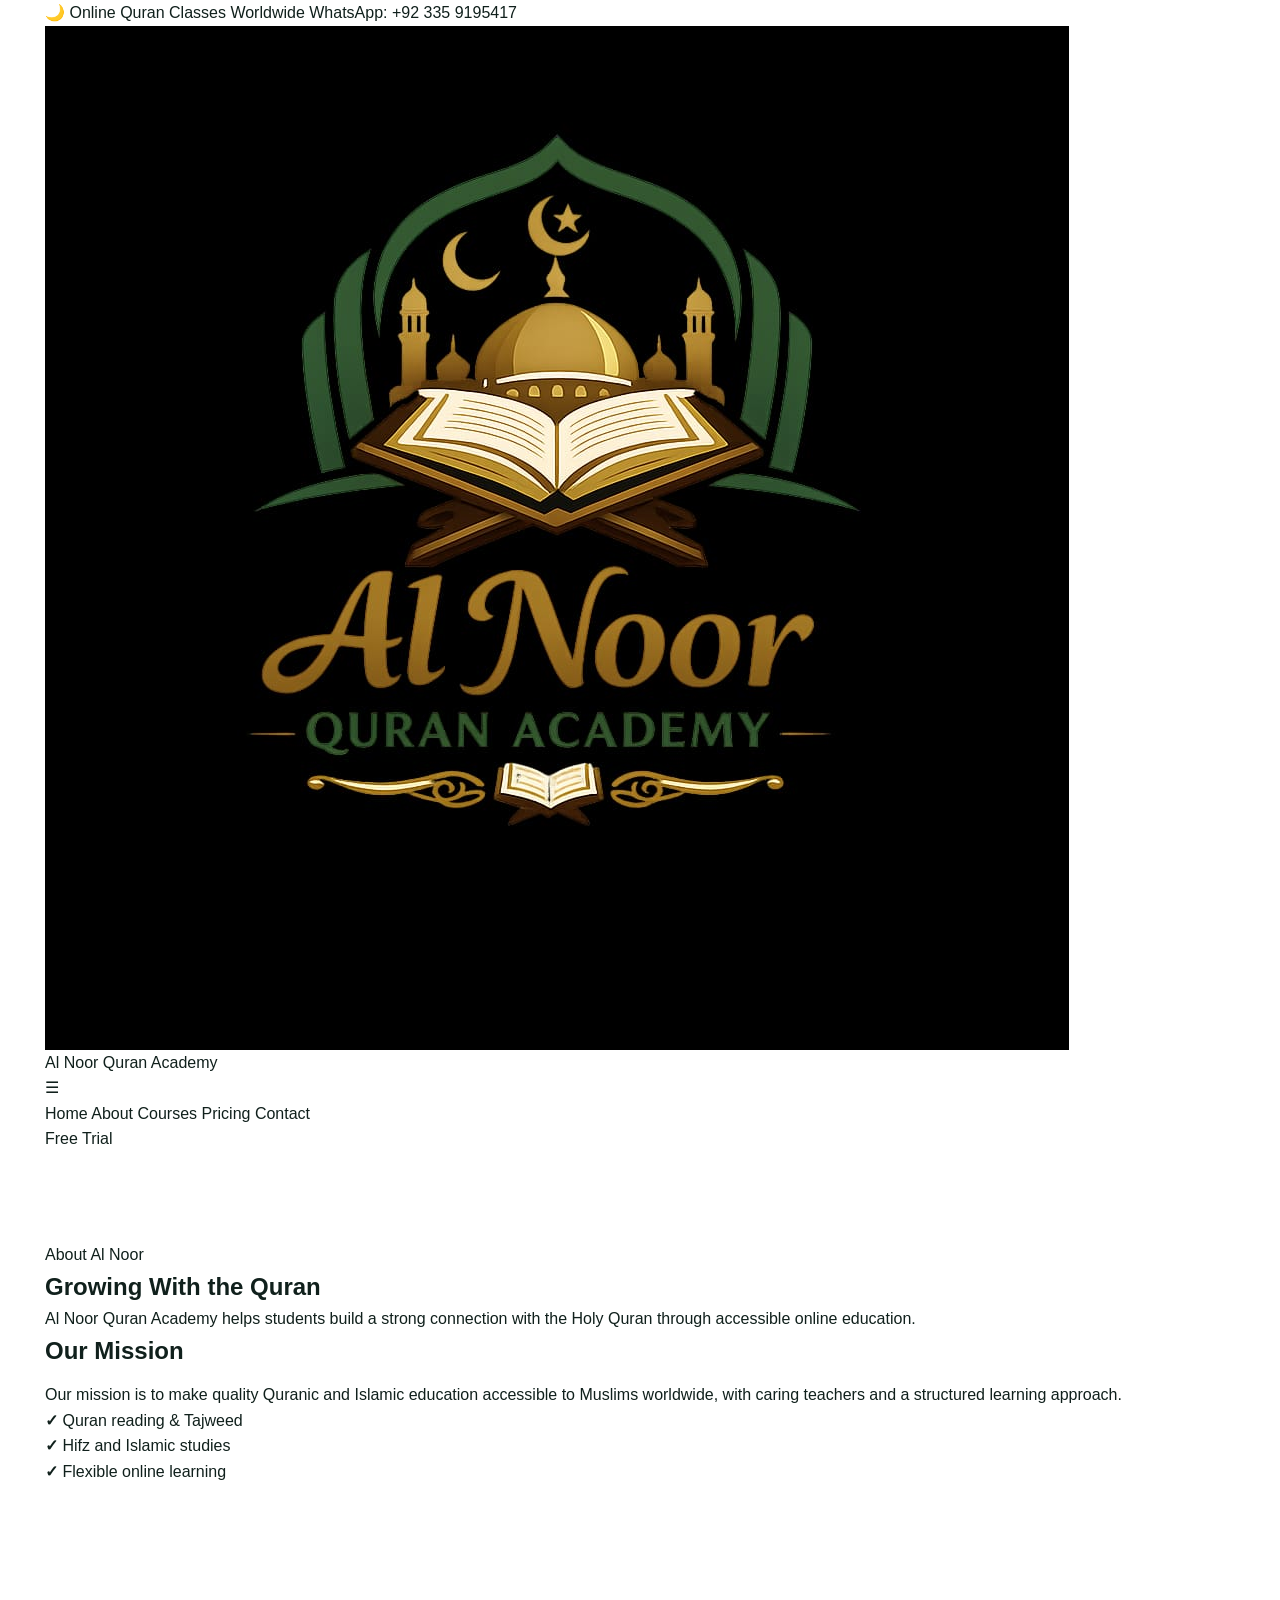
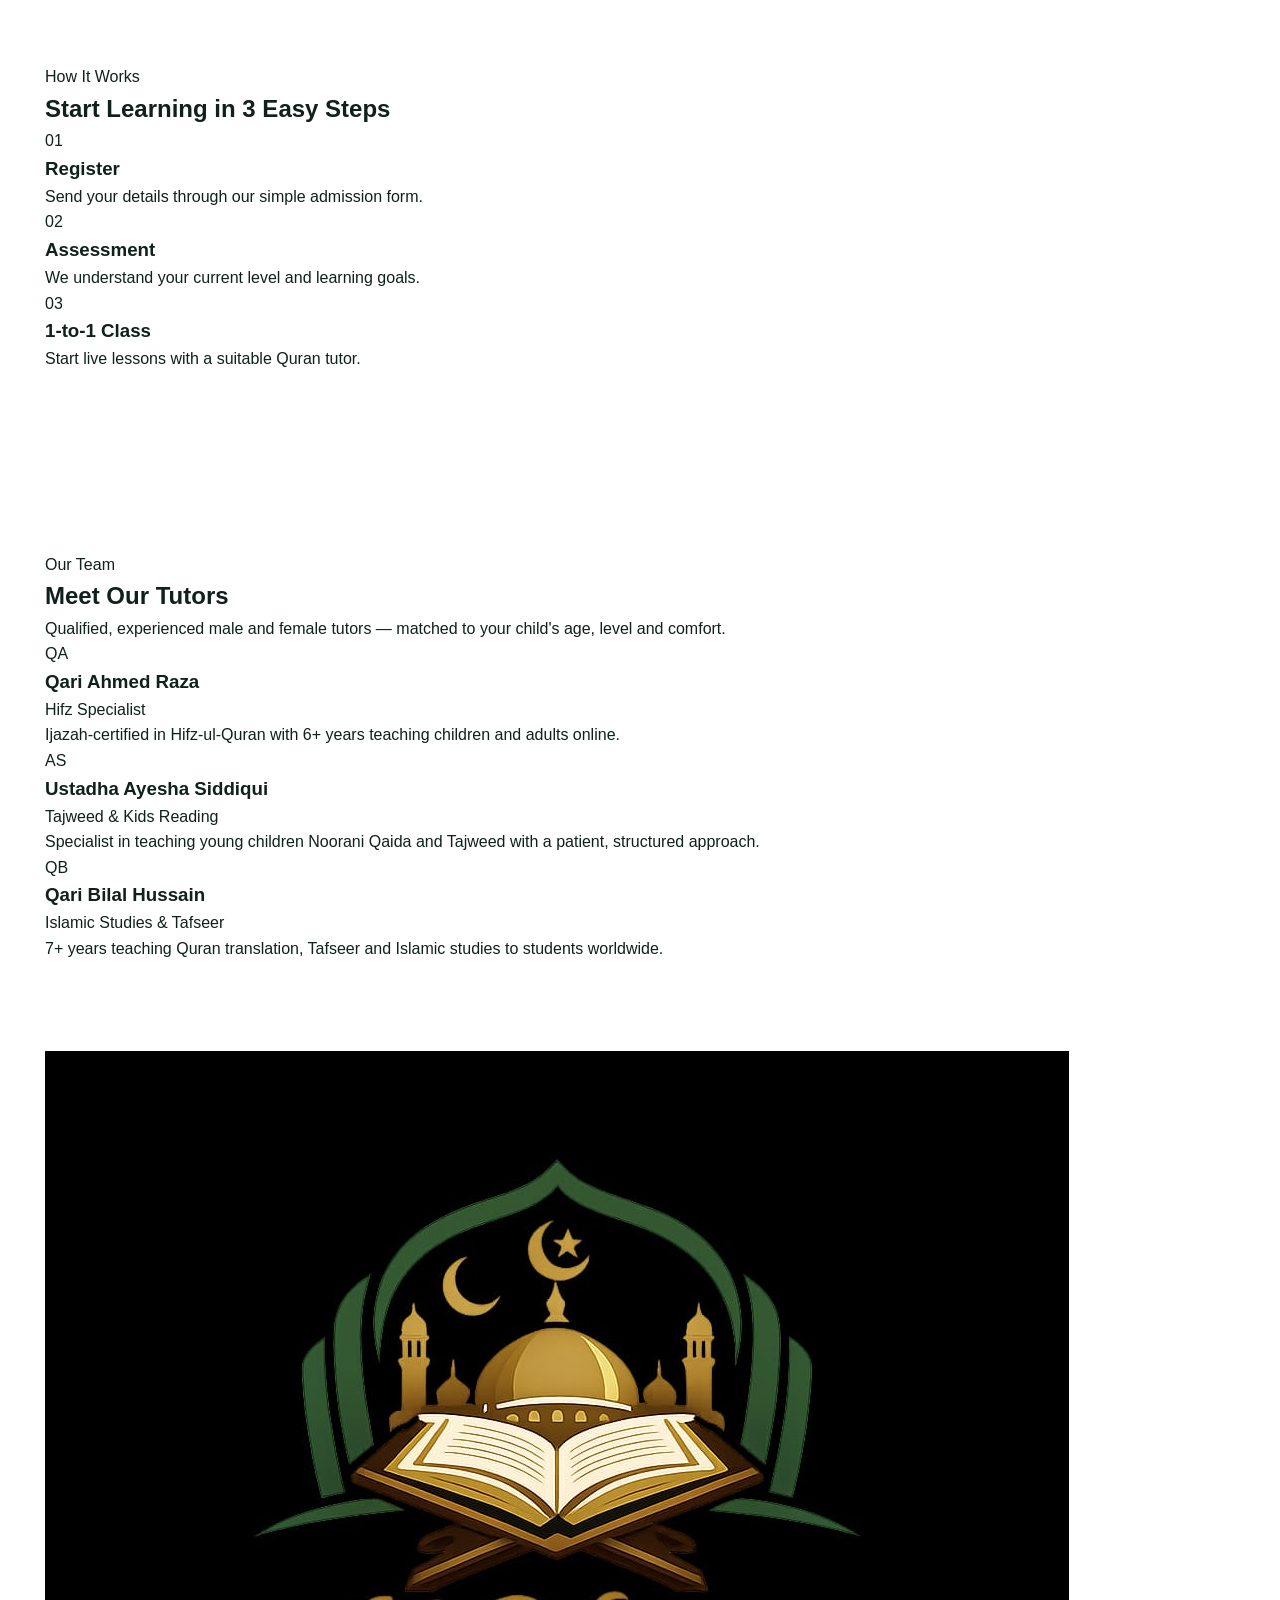
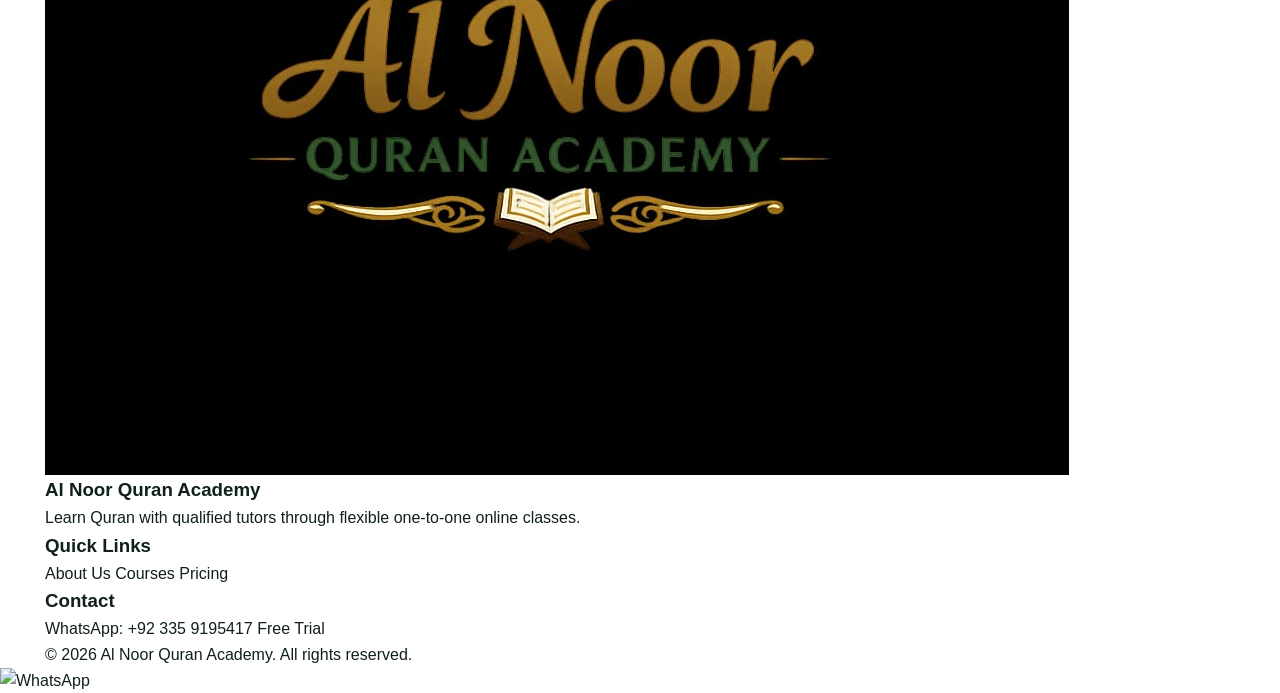
==== commit 82c932f2: "Update about.html" ====
--- a/about.html
+++ b/about.html
@@ -1,336 +1,285 @@
-<!DOCTYPE html>
+<!doctype html>
 <html lang="en">
+
 <head>
-
-    <meta charset="UTF-8">
-    <meta name="viewport" content="width=device-width, initial-scale=1.0">
-
-    <title>About Us | Al Noor Quran Academy</title>
-
-    <link rel="stylesheet" href="style.css">
-
+<meta charset="utf-8">
+<meta name="viewport" content="width=device-width,initial-scale=1">
+<meta name="description" content="Al Noor Quran Academy - Online Quran classes worldwide">
+<title>About Us | Al Noor Quran Academy</title>
+
+<link rel="icon" type="image/png" href="favicon.png">
+<link rel="stylesheet" href="style.css">
 </head>
 
 <body>
 
-
-<div class="top-bar">
-    <div class="container top-bar-inner">
-
-        <span>🌙 Online Quran Classes Worldwide</span>
-
-        <a href="https://wa.me/923359195417"
-           target="_blank"
-           rel="noopener noreferrer">
-            WhatsApp: +92 335 9195417
-        </a>
-
-    </div>
+<div class="top">
+  <div class="container">
+    <span>🌙 Online Quran Classes Worldwide</span>
+    <span>WhatsApp: +92 335 9195417</span>
+  </div>
 </div>
 
-
-<header class="header">
-
-    <div class="container nav-container">
-
-        <a href="index.html" class="brand">
-            <img src="images/logo.jpeg" alt="Al Noor Quran Academy Logo">
-            <span>Al Noor Quran Academy</span>
-        </a>
-
-        <button class="menu-toggle" aria-label="Open navigation">
-            ☰
-        </button>
-
-        <nav class="navigation">
-
-            <a href="index.html">Home</a>
-
-            <a href="about.html" class="active">
-                About
-            </a>
-
-            <a href="courses.html">
-                Courses
-            </a>
-
-            <a href="pricing.html">
-                Pricing
-            </a>
-
-            <a href="contact.html">
-                Contact
-            </a>
-
-        </nav>
-
-        <a href="contact.html" class="nav-button">
-            Free Trial
-        </a>
-
-    </div>
-
-</header>
-
-
-<section class="page-header">
-
-    <div class="container">
-
-        <p class="section-label light">
-            ABOUT OUR ACADEMY
-        </p>
-
-        <h1>
-            Learn Quran With Care and Guidance
-        </h1>
-
-        <p>
-            Quality online Quran education for students around the world.
-        </p>
-
-    </div>
+<nav>
+  <div class="container navin">
+
+    <a class="logo" href="index.html">
+      <img class="brand-logo" src="logo.jpeg" alt="Al Noor Quran Academy Logo">
+      <span>Al Noor Quran Academy</span>
+    </a>
+
+    <div class="menu" aria-label="Open menu">☰</div>
+
+    <div class="links">
+      <a href="index.html">Home</a>
+      <a href="about.html" class="active">About</a>
+      <a href="courses.html">Courses</a>
+      <a href="pricing.html">Pricing</a>
+      <a href="contact.html">Contact</a>
+    </div>
+
+    <a class="btn" href="contact.html">Free Trial</a>
+
+  </div>
+</nav>
+
+<section class="section altbg">
+
+  <div class="container">
+
+    <div class="heading reveal">
+      <span>About Al Noor</span>
+
+      <h2>Growing With the Quran</h2>
+
+      <p>
+        Al Noor Quran Academy helps students build a strong connection
+        with the Holy Quran through accessible online education.
+      </p>
+    </div>
+
+    <div class="split">
+
+      <div class="visual reveal">
+
+        <div class="animated-scene" aria-hidden="true">
+
+          <div class="scene-crescent"></div>
+          <div class="scene-orbit"></div>
+
+          <div class="scene-book">
+            <div class="scene-page l"></div>
+            <div class="scene-page r"></div>
+            <div class="scene-spine"></div>
+            <div class="scene-text"></div>
+          </div>
+
+        </div>
+
+      </div>
+
+      <div class="reveal">
+
+        <h2 style="color:var(--green-deep);margin-bottom:12px">
+          Our Mission
+        </h2>
+
+        <p>
+          Our mission is to make quality Quranic and Islamic education
+          accessible to Muslims worldwide, with caring teachers and
+          a structured learning approach.
+        </p>
+
+        <div class="list">
+
+          <div>
+            <b class="check">✓</b>
+            Quran reading &amp; Tajweed
+          </div>
+
+          <div>
+            <b class="check">✓</b>
+            Hifz and Islamic studies
+          </div>
+
+          <div>
+            <b class="check">✓</b>
+            Flexible online learning
+          </div>
+
+        </div>
+
+      </div>
+
+    </div>
+
+  </div>
 
 </section>
 
-
 <section class="section">
 
-    <div class="container two-column">
-
-        <div class="image-card">
-
-            <img
-                src="images/professional-quran.jpg"
-                alt="Quran learning student"
-            >
-
-        </div>
-
-
-        <div class="content">
-
-            <p class="section-label">
-                OUR MISSION
-            </p>
-
-            <h2>
-                Making Quran Learning Accessible
-            </h2>
-
-            <p>
-                Our mission is to make quality Quranic education accessible
-                to Muslims worldwide through convenient online classes.
-            </p>
-
-            <p>
-                We focus on creating a comfortable learning environment
-                where children and adults can study the Quran with qualified
-                teachers.
-            </p>
-
-            <ul class="check-list">
-
-                <li>Quran Reading & Tajweed</li>
-
-                <li>Hifz and Islamic Studies</li>
-
-                <li>Flexible Online Learning</li>
-
-                <li>One-to-One Teacher Attention</li>
-
-            </ul>
-
-        </div>
-
-    </div>
+  <div class="container">
+
+    <div class="heading reveal">
+      <span>How It Works</span>
+      <h2>Start Learning in 3 Easy Steps</h2>
+    </div>
+
+    <div class="grid">
+
+      <div class="card reveal">
+        <div class="icon">01</div>
+        <h3>Register</h3>
+        <p>
+          Send your details through our simple admission form.
+        </p>
+      </div>
+
+      <div class="card reveal">
+        <div class="icon">02</div>
+        <h3>Assessment</h3>
+        <p>
+          We understand your current level and learning goals.
+        </p>
+      </div>
+
+      <div class="card reveal">
+        <div class="icon">03</div>
+        <h3>1-to-1 Class</h3>
+        <p>
+          Start live lessons with a suitable Quran tutor.
+        </p>
+      </div>
+
+    </div>
+
+  </div>
 
 </section>
 
-
-<section class="section section-light">
-
-    <div class="container">
-
-        <div class="section-heading">
-
-            <p class="section-label">
-                OUR VALUES
-            </p>
-
-            <h2>
-                What We Focus On
-            </h2>
-
-        </div>
-
-
-        <div class="cards">
-
-            <div class="course-card">
-
-                <div class="card-icon">
-                    📚
-                </div>
-
-                <h3>
-                    Quality Education
-                </h3>
-
-                <p>
-                    Structured lessons designed to help students progress
-                    step by step.
-                </p>
-
-            </div>
-
-
-            <div class="course-card">
-
-                <div class="card-icon">
-                    ❤️
-                </div>
-
-                <h3>
-                    Personal Attention
-                </h3>
-
-                <p>
-                    Individual online classes allow teachers to focus on
-                    each student's needs.
-                </p>
-
-            </div>
-
-
-            <div class="course-card">
-
-                <div class="card-icon">
-                    🌍
-                </div>
-
-                <h3>
-                    Worldwide Learning
-                </h3>
-
-                <p>
-                    Students can learn from home regardless of their
-                    location.
-                </p>
-
-            </div>
-
-        </div>
-
-    </div>
+<section class="section altbg">
+
+  <div class="container">
+
+    <div class="heading reveal">
+      <span>Our Team</span>
+      <h2>Meet Our Tutors</h2>
+
+      <p>
+        Qualified, experienced male and female tutors —
+        matched to your child's age, level and comfort.
+      </p>
+    </div>
+
+    <div class="grid">
+
+      <div class="tutor-card reveal">
+        <div class="tutor-avatar">QA</div>
+
+        <h3>Qari Ahmed Raza</h3>
+
+        <div class="tutor-role">
+          Hifz Specialist
+        </div>
+
+        <p>
+          Ijazah-certified in Hifz-ul-Quran with 6+ years
+          teaching children and adults online.
+        </p>
+      </div>
+
+      <div class="tutor-card reveal">
+        <div class="tutor-avatar">AS</div>
+
+        <h3>Ustadha Ayesha Siddiqui</h3>
+
+        <div class="tutor-role">
+          Tajweed &amp; Kids Reading
+        </div>
+
+        <p>
+          Specialist in teaching young children Noorani Qaida
+          and Tajweed with a patient, structured approach.
+        </p>
+      </div>
+
+      <div class="tutor-card reveal">
+        <div class="tutor-avatar">QB</div>
+
+        <h3>Qari Bilal Hussain</h3>
+
+        <div class="tutor-role">
+          Islamic Studies &amp; Tafseer
+        </div>
+
+        <p>
+          7+ years teaching Quran translation, Tafseer and
+          Islamic studies to students worldwide.
+        </p>
+      </div>
+
+    </div>
+
+  </div>
 
 </section>
 
-
-<section class="cta">
-
-    <div class="container cta-inner">
-
-        <div>
-
-            <p class="section-label light">
-                GET STARTED
-            </p>
-
-            <h2>
-                Try Your First Class Free
-            </h2>
-
-        </div>
-
-        <a href="contact.html" class="button button-light">
-            Book Free Trial
-        </a>
-
-    </div>
-
-</section>
-
-
-<footer class="footer">
-
-    <div class="container footer-grid">
-
-        <div>
-
-            <a href="index.html" class="footer-brand">
-
-                <img
-                    src="images/logo.jpeg"
-                    alt="Al Noor Quran Academy"
-                >
-
-                <span>
-                    Al Noor Quran Academy
-                </span>
-
-            </a>
-
-            <p>
-                Online Quran classes for children and adults worldwide.
-            </p>
-
-        </div>
-
-
-        <div>
-
-            <h3>Quick Links</h3>
-
-            <a href="index.html">Home</a>
-            <a href="about.html">About</a>
-            <a href="courses.html">Courses</a>
-            <a href="pricing.html">Pricing</a>
-            <a href="contact.html">Contact</a>
-
-        </div>
-
-
-        <div>
-
-            <h3>Contact</h3>
-
-            <a href="https://wa.me/923359195417"
-               target="_blank"
-               rel="noopener noreferrer">
-                WhatsApp: +92 335 9195417
-            </a>
-
-            <a href="mailto:info@alnoorquranacademy.com">
-                info@alnoorquranacademy.com
-            </a>
-
-        </div>
-
-    </div>
-
-
-    <div class="footer-bottom">
-
-        <div class="container">
-            © 2026 Al Noor Quran Academy. All Rights Reserved.
-        </div>
-
-    </div>
+<footer>
+
+  <div class="container footgrid">
+
+    <div>
+
+      <img
+        class="footer-logo"
+        src="logo.jpeg"
+        alt="Al Noor Quran Academy Logo"
+      >
+
+      <h3>Al Noor Quran Academy</h3>
+
+      <p>
+        Learn Quran with qualified tutors through flexible
+        one-to-one online classes.
+      </p>
+
+    </div>
+
+    <div>
+      <h3>Quick Links</h3>
+      <a href="about.html">About Us</a>
+      <a href="courses.html">Courses</a>
+      <a href="pricing.html">Pricing</a>
+    </div>
+
+    <div>
+      <h3>Contact</h3>
+
+      <a href="https://wa.me/923359195417">
+        WhatsApp: +92 335 9195417
+      </a>
+
+      <a href="contact.html">Free Trial</a>
+    </div>
+
+  </div>
+
+  <div class="container copy">
+    © 2026 Al Noor Quran Academy. All rights reserved.
+  </div>
 
 </footer>
 
-
 <a
-    href="https://wa.me/923359195417"
-    class="whatsapp-float"
-    target="_blank"
-    rel="noopener noreferrer"
-    aria-label="WhatsApp"
+  class="wa"
+  href="https://wa.me/923359195417"
+  target="_blank"
+  rel="noopener noreferrer"
+  aria-label="Chat on WhatsApp"
 >
-    <img src="images/whatsapp.svg" alt="WhatsApp">
+  <img src="whatsapp.svg" alt="WhatsApp">
 </a>
-
 
 <script src="script.js"></script>
 
--- a/style.css
+++ b/style.css
@@ -1,1719 +1,1485 @@
 /* =========================================================
    AL NOOR QURAN ACADEMY
-   Complete Website Styles
+   MAIN STYLESHEET
    ========================================================= */
 
 :root {
-
-  --green-deep: #063b2a;
-  --green: #087f5b;
-  --green-light: #e4f5ee;
-
-  --gold: #c59b35;
-  --light-gold: #f0d98a;
-
-  --cream: #f8faf7;
-
-  --dark: #17231e;
-  --gray: #66736d;
-
-  --border: #dfe9e3;
-
-  --white: #ffffff;
-
-}
-
+    --green-dark: #003f32;
+    --green: #006b54;
+    --green-light: #008567;
+    --gold: #d9a441;
+
+    --white: #ffffff;
+    --off-white: #f7faf8;
+    --text: #10201c;
+    --muted: #66736f;
+
+    --border: #e3e9e6;
+
+    --shadow: 0 20px 50px rgba(0, 63, 50, 0.12);
+
+    --container: 1190px;
+}
+
+
+/* RESET */
 
 * {
-  margin: 0;
-  padding: 0;
-  box-sizing: border-box;
+    margin: 0;
+    padding: 0;
+    box-sizing: border-box;
 }
 
 
 html {
-  scroll-behavior: smooth;
+    scroll-behavior: smooth;
 }
 
 
 body {
-
-  font-family:
-    Arial,
-    Helvetica,
-    sans-serif;
-
-  color: var(--dark);
-
-  background: #ffffff;
-
-  line-height: 1.6;
-
+    font-family:
+        Arial,
+        Helvetica,
+        sans-serif;
+
+    color: var(--text);
+
+    background: var(--white);
+
+    line-height: 1.6;
+
+    overflow-x: hidden;
 }
 
 
 img {
-  max-width: 100%;
+    max-width: 100%;
+    display: block;
 }
 
 
 a {
-  text-decoration: none;
-  color: inherit;
+    color: inherit;
+    text-decoration: none;
 }
 
 
 button,
 input,
-select,
-textarea {
-  font-family: inherit;
-}
-
+textarea,
+select {
+    font: inherit;
+}
+
+
+/* CONTAINER */
 
 .container {
-
-  width: min(1180px, 92%);
-
-  margin: auto;
-
-}
-
-
-/* =========================================================
-   TOP BAR
-   ========================================================= */
-
-.top {
-
-  background: var(--green-deep);
-
-  color: #ffffff;
-
-  font-size: 13px;
-
-}
-
-
-.top-inner {
-
-  min-height: 32px;
-
-  display: flex;
-
-  justify-content: space-between;
-
-  align-items: center;
-
-  gap: 15px;
-
-}
-
-
-.top a {
-
-  color: #ffffff;
-
-  font-weight: 700;
-
-}
-
-
-.top a:hover {
-
-  color: var(--light-gold);
-
-}
-
-
-/* =========================================================
-   NAVBAR
-   ========================================================= */
-
-nav {
-
-  position: sticky;
-
-  top: 0;
-
-  z-index: 100;
-
-  background: rgba(255,255,255,.96);
-
-  backdrop-filter: blur(12px);
-
-  box-shadow:
-    0 4px 22px rgba(6,59,42,.08);
-
-}
-
-
-.navin {
-
-  min-height: 78px;
-
-  display: flex;
-
-  align-items: center;
-
-  justify-content: space-between;
-
-  gap: 25px;
-
-}
-
-
-.logo {
-
-  display: inline-flex;
-
-  align-items: center;
-
-  gap: 12px;
-
-  color: var(--green-deep);
-
-  font-weight: 800;
-
-  font-size: 20px;
-
-}
-
-
-.brand-logo {
-
-  width: 52px;
-
-  height: 52px;
-
-  object-fit: contain;
-
-  display: block;
-
-}
-
-
-.links {
-
-  display: flex;
-
-  align-items: center;
-
-  gap: 28px;
-
-}
-
-
-.links a {
-
-  font-size: 14px;
-
-  font-weight: 700;
-
-  position: relative;
-
-  padding: 5px 0;
-
-}
-
-
-.links a::after {
-
-  content: "";
-
-  position: absolute;
-
-  left: 0;
-
-  bottom: 0;
-
-  width: 0;
-
-  height: 2px;
-
-  background:
-    linear-gradient(
-      90deg,
-      var(--green),
-      var(--gold)
+    width: min(
+        calc(100% - 40px),
+        var(--container)
     );
 
-  transition: .3s ease;
-
-}
-
-
-.links a:hover::after,
-.links a.active::after {
-
-  width: 100%;
-
-}
-
-
-.links a:hover {
-
-  color: var(--green);
-
-}
-
-
-.menu {
-
-  display: none;
-
-  border: 0;
-
-  background: transparent;
-
-  font-size: 28px;
-
-  color: var(--green-deep);
-
-  cursor: pointer;
-
-}
-
-
-/* =========================================================
-   BUTTONS
-   ========================================================= */
-
-.btn {
-
-  display: inline-flex;
-
-  align-items: center;
-
-  justify-content: center;
-
-  padding: 13px 25px;
-
-  border: 0;
-
-  border-radius: 30px;
-
-  background:
-    linear-gradient(
-      135deg,
-      var(--green),
-      var(--green-deep)
-    );
-
-  color: #ffffff;
-
-  font-size: 14.5px;
-
-  font-weight: 800;
-
-  cursor: pointer;
-
-  box-shadow:
-    0 10px 25px rgba(8,127,91,.24);
-
-  transition:
-    transform .25s ease,
-    box-shadow .25s ease;
-
-}
-
-
-.btn:hover {
-
-  transform: translateY(-3px);
-
-  box-shadow:
-    0 15px 30px rgba(8,127,91,.32);
-
-}
-
-
-.btn.alt {
-
-  background: transparent;
-
-  border: 2px solid rgba(255,255,255,.85);
-
-  box-shadow: none;
-
-}
-
-
-.btn.alt:hover {
-
-  background: #ffffff;
-
-  color: var(--green-deep);
-
-}
-
-
-/* =========================================================
-   HERO
-   ========================================================= */
+    margin-inline: auto;
+}
+
+
+/* TOP BAR */
+
+.top-bar {
+    background: var(--green-dark);
+    color: white;
+
+    font-size: 13px;
+}
+
+
+.top-bar-inner {
+    min-height: 34px;
+
+    display: flex;
+    align-items: center;
+    justify-content: space-between;
+
+    gap: 20px;
+}
+
+
+.top-bar a {
+    font-weight: 600;
+}
+
+
+.top-bar a:hover {
+    color: #e8c46c;
+}
+
+
+/* HEADER */
+
+.header {
+    background: white;
+
+    position: relative;
+    z-index: 100;
+
+    box-shadow:
+        0 2px 15px rgba(0, 0, 0, 0.04);
+}
+
+
+.nav-container {
+    min-height: 78px;
+
+    display: flex;
+    align-items: center;
+    justify-content: space-between;
+
+    gap: 25px;
+}
+
+
+.brand {
+    display: flex;
+    align-items: center;
+
+    gap: 12px;
+
+    color: var(--green-dark);
+
+    font-size: 21px;
+    font-weight: 800;
+
+    white-space: nowrap;
+}
+
+
+.brand img {
+    width: 52px;
+    height: 52px;
+
+    object-fit: cover;
+
+    border-radius: 2px;
+}
+
+
+.navigation {
+    display: flex;
+    align-items: center;
+
+    gap: 30px;
+
+    margin-left: auto;
+}
+
+
+.navigation a {
+    position: relative;
+
+    font-size: 14px;
+    font-weight: 700;
+
+    padding: 29px 0;
+}
+
+
+.navigation a::after {
+    content: "";
+
+    position: absolute;
+
+    left: 0;
+    right: 0;
+    bottom: 20px;
+
+    height: 2px;
+
+    background: var(--gold);
+
+    transform: scaleX(0);
+
+    transition: 0.25s ease;
+}
+
+
+.navigation a:hover::after,
+.navigation a.active::after {
+    transform: scaleX(1);
+}
+
+
+.nav-button {
+    background: var(--green-dark);
+    color: white;
+
+    padding: 14px 26px;
+
+    border-radius: 30px;
+
+    font-size: 14px;
+    font-weight: 800;
+
+    transition: 0.25s ease;
+}
+
+
+.nav-button:hover {
+    background: var(--green);
+    transform: translateY(-2px);
+}
+
+
+.menu-toggle {
+    display: none;
+
+    border: 0;
+
+    background: transparent;
+
+    color: var(--green-dark);
+
+    font-size: 27px;
+
+    cursor: pointer;
+}
+
+
+/* HERO */
 
 .hero {
-
-  min-height: 620px;
-
-  position: relative;
-
-  display: flex;
-
-  align-items: center;
-
-  overflow: hidden;
-
-  background: var(--green-deep);
-
-}
-
-
-.hero-bg {
-
-  position: absolute;
-
-  inset: 0;
-
-  z-index: 0;
-
-  background-image:
-
-    linear-gradient(
-      90deg,
-      rgba(3,43,31,.96) 0%,
-      rgba(3,43,31,.88) 35%,
-      rgba(3,43,31,.52) 62%,
-      rgba(3,43,31,.14) 100%
-    ),
-
-    url("hero-quran.jpg");
-
-  background-size: cover;
-
-  background-position: center;
-
-  background-repeat: no-repeat;
-
-}
-
-
-.hero-inner {
-
-  position: relative;
-
-  z-index: 2;
-
-  padding: 90px 0;
-
+    min-height: 540px;
+
+    position: relative;
+
+    background-image:
+        url("images/hero-quran.jpg");
+
+    background-size: cover;
+
+    background-position: center;
+
+    display: flex;
+
+    align-items: center;
+
+    isolation: isolate;
+}
+
+
+.hero-overlay {
+    position: absolute;
+
+    inset: 0;
+
+    background:
+        linear-gradient(
+            90deg,
+            rgba(0, 63, 50, 0.97) 0%,
+            rgba(0, 63, 50, 0.90) 42%,
+            rgba(0, 63, 50, 0.45) 72%,
+            rgba(0, 63, 50, 0.15) 100%
+        );
+
+    z-index: -1;
 }
 
 
 .hero-content {
-
-  color: #ffffff;
-
-  max-width: 790px;
-
-}
-
-
-.eyebrow {
-
-  color: var(--light-gold);
-
-  text-transform: uppercase;
-
-  letter-spacing: 3px;
-
-  font-size: 13px;
-
-  font-weight: 800;
-
+    padding-top: 55px;
+    padding-bottom: 55px;
+}
+
+
+.hero-text {
+    max-width: 760px;
+
+    color: white;
+}
+
+
+.eyebrow,
+.section-label {
+    color: var(--gold);
+
+    font-size: 13px;
+
+    font-weight: 800;
+
+    letter-spacing: 3px;
+
+    margin-bottom: 17px;
 }
 
 
 .hero h1 {
-
-  margin: 15px 0;
-
-  font-size: clamp(38px, 5.5vw, 66px);
-
-  line-height: 1.08;
-
-  font-weight: 900;
-
-}
-
-
-.hero p {
-
-  max-width: 650px;
-
-  color: #edf7f2;
-
-  font-size: 18px;
-
-  margin-bottom: 28px;
-
-}
-
-
-.actions {
-
-  display: flex;
-
-  gap: 14px;
-
-  flex-wrap: wrap;
-
-}
-
-
-/* =========================================================
-   TRUST
-   ========================================================= */
-
-.trust {
-
-  background: #ffffff;
-
-  border-top: 1px solid var(--border);
-
-  border-bottom: 1px solid var(--border);
-
-}
-
-
-.grid {
-
-  display: grid;
-
-  grid-template-columns:
-    repeat(3, 1fr);
-
-  gap: 22px;
-
-}
-
-
-.trust .grid {
-
-  gap: 12px;
-
-}
-
-
-.trust-item {
-
-  display: flex;
-
-  align-items: center;
-
-  gap: 12px;
-
-  padding: 20px 6px;
-
-}
-
-
-.tick {
-
-  width: 38px;
-
-  height: 38px;
-
-  flex: 0 0 38px;
-
-  border-radius: 50%;
-
-  background: var(--green-light);
-
-  color: var(--green);
-
-  display: grid;
-
-  place-items: center;
-
-  font-weight: 900;
-
-}
-
-
-.trust-item span:last-child {
-
-  font-size: 14px;
-
-  font-weight: 600;
-
-}
-
-
-/* =========================================================
-   SECTIONS
-   ========================================================= */
+    font-size: clamp(48px, 6vw, 76px);
+
+    line-height: 0.98;
+
+    letter-spacing: -2px;
+
+    font-weight: 800;
+
+    margin-bottom: 25px;
+}
+
+
+.hero-description {
+    max-width: 680px;
+
+    font-size: 17px;
+
+    line-height: 1.7;
+
+    color: rgba(255, 255, 255, 0.94);
+
+    margin-bottom: 30px;
+}
+
+
+/* BUTTONS */
+
+.hero-buttons {
+    display: flex;
+
+    flex-wrap: wrap;
+
+    gap: 14px;
+}
+
+
+.button {
+    display: inline-flex;
+
+    justify-content: center;
+    align-items: center;
+
+    min-height: 52px;
+
+    padding: 0 25px;
+
+    border-radius: 30px;
+
+    font-size: 14px;
+
+    font-weight: 800;
+
+    border: 2px solid transparent;
+
+    transition: 0.25s ease;
+}
+
+
+.button-primary {
+    background: var(--green-light);
+
+    color: white;
+}
+
+
+.button-primary:hover {
+    background: var(--green-dark);
+
+    transform: translateY(-2px);
+}
+
+
+.button-outline {
+    color: white;
+
+    border-color: white;
+}
+
+
+.button-outline:hover {
+    background: white;
+
+    color: var(--green-dark);
+}
+
+
+.button-light {
+    background: white;
+
+    color: var(--green-dark);
+}
+
+
+.button-light:hover {
+    transform: translateY(-2px);
+}
+
+
+.full-button {
+    width: 100%;
+}
+
+
+/* SECTIONS */
 
 .section {
-
-  padding: 88px 0;
-
-}
-
-
-.altbg {
-
-  background: var(--cream);
-
-}
-
-
-.heading {
-
-  text-align: center;
-
-  margin-bottom: 46px;
-
-}
-
-
-.heading > span {
-
-  color: var(--gold);
-
-  text-transform: uppercase;
-
-  letter-spacing: 2px;
-
-  font-size: 12px;
-
-  font-weight: 800;
-
-}
-
-
-.heading h2 {
-
-  margin: 8px 0;
-
-  color: var(--green-deep);
-
-  font-size: 40px;
-
-  line-height: 1.15;
-
-}
-
-
-.heading p {
-
-  max-width: 700px;
-
-  margin: auto;
-
-  color: var(--gray);
-
-}
-
-
-/* =========================================================
-   CARDS
-   ========================================================= */
-
-.card {
-
-  position: relative;
-
-  overflow: hidden;
-
-  background: #ffffff;
-
-  border: 1px solid var(--border);
-
-  border-radius: 18px;
-
-  padding: 28px;
-
-  box-shadow:
-    0 12px 32px rgba(6,59,42,.07);
-
-  transition:
-    transform .3s ease,
-    box-shadow .3s ease;
-
-}
-
-
-.card:hover {
-
-  transform: translateY(-7px);
-
-  box-shadow:
-    0 20px 42px rgba(6,59,42,.13);
-
-}
-
-
-.icon {
-
-  width: 55px;
-
-  height: 55px;
-
-  display: grid;
-
-  place-items: center;
-
-  margin-bottom: 16px;
-
-  border-radius: 15px;
-
-  background: var(--green-light);
-
-  color: var(--green);
-
-  font-size: 23px;
-
-  font-weight: 800;
-
-}
-
-
-.card h3 {
-
-  color: var(--green-deep);
-
-  margin-bottom: 8px;
-
-  font-size: 19px;
-
-}
-
-
-.card p {
-
-  color: var(--gray);
-
-  font-size: 14.5px;
-
-}
-
-
-/* =========================================================
-   STATS
-   ========================================================= */
+    padding: 90px 0;
+}
+
+
+.section-light {
+    background: var(--off-white);
+}
+
+
+.two-column {
+    display: grid;
+
+    grid-template-columns:
+        minmax(0, 1fr)
+        minmax(0, 1fr);
+
+    gap: 70px;
+
+    align-items: center;
+}
+
+
+.image-card {
+    width: 100%;
+
+    min-height: 410px;
+
+    border-radius: 28px;
+
+    overflow: hidden;
+
+    box-shadow: var(--shadow);
+
+    background: var(--green-dark);
+}
+
+
+.image-card img {
+    width: 100%;
+    height: 100%;
+
+    min-height: 410px;
+
+    object-fit: cover;
+
+    object-position: center;
+}
+
+
+.content h2,
+.section-heading h2 {
+    color: var(--green-dark);
+
+    font-size: clamp(34px, 4vw, 50px);
+
+    line-height: 1.08;
+
+    letter-spacing: -1px;
+
+    margin-bottom: 20px;
+}
+
+
+.content > p {
+    color: var(--muted);
+
+    margin-bottom: 17px;
+
+    font-size: 16px;
+}
+
+
+/* FEATURES */
+
+.feature-list {
+    display: grid;
+
+    gap: 18px;
+
+    margin: 28px 0;
+}
+
+
+.feature {
+    display: flex;
+
+    gap: 13px;
+}
+
+
+.feature > span {
+    color: var(--gold);
+
+    font-weight: 900;
+
+    font-size: 20px;
+}
+
+
+.feature h3 {
+    color: var(--green-dark);
+
+    font-size: 16px;
+
+    margin-bottom: 2px;
+}
+
+
+.feature p {
+    color: var(--muted);
+
+    font-size: 14px;
+}
+
+
+.text-link {
+    color: var(--green);
+
+    font-weight: 800;
+}
+
+
+.text-link:hover {
+    color: var(--gold);
+}
+
+
+/* SECTION HEADING */
+
+.section-heading {
+    max-width: 720px;
+
+    margin: 0 auto 45px;
+
+    text-align: center;
+}
+
+
+.section-heading p:not(.section-label) {
+    color: var(--muted);
+
+    margin-top: 12px;
+}
+
+
+/* CARDS */
+
+.cards {
+    display: grid;
+
+    grid-template-columns:
+        repeat(4, minmax(0, 1fr));
+
+    gap: 22px;
+}
+
+
+.course-card {
+    background: white;
+
+    border: 1px solid var(--border);
+
+    border-radius: 20px;
+
+    padding: 30px;
+
+    box-shadow:
+        0 8px 30px rgba(0, 63, 50, 0.05);
+
+    transition: 0.25s ease;
+}
+
+
+.course-card:hover {
+    transform: translateY(-5px);
+
+    box-shadow: var(--shadow);
+}
+
+
+.card-icon {
+    width: 52px;
+    height: 52px;
+
+    display: grid;
+    place-items: center;
+
+    border-radius: 14px;
+
+    background: #e7f4ef;
+
+    color: var(--green);
+
+    font-size: 25px;
+
+    margin-bottom: 20px;
+}
+
+
+.course-card h2,
+.course-card h3 {
+    color: var(--green-dark);
+
+    margin-bottom: 12px;
+}
+
+
+.course-card p {
+    color: var(--muted);
+
+    font-size: 14px;
+
+    margin-bottom: 20px;
+}
+
+
+.course-card > a {
+    color: var(--green);
+
+    font-weight: 800;
+
+    font-size: 14px;
+}
+
+
+.course-card > a:hover {
+    color: var(--gold);
+}
+
+
+.large-card {
+    min-height: 330px;
+}
+
+
+/* CHECK LIST */
+
+.check-list {
+    list-style: none;
+
+    display: grid;
+
+    gap: 10px;
+
+    margin-top: 20px;
+}
+
+
+.check-list li {
+    position: relative;
+
+    padding-left: 25px;
+
+    color: var(--muted);
+
+    font-size: 14px;
+}
+
+
+.check-list li::before {
+    content: "✓";
+
+    position: absolute;
+
+    left: 0;
+
+    color: var(--gold);
+
+    font-weight: 900;
+}
+
+
+/* STATS */
 
 .stats {
-
-  background:
-    linear-gradient(
-      110deg,
-      #042f22,
-      var(--green),
-      var(--green-deep)
-    );
-
-  color: #ffffff;
-
-}
-
-
-.stats-grid {
-
-  grid-template-columns:
-    repeat(4, 1fr);
-
+    display: grid;
+
+    grid-template-columns:
+        repeat(4, 1fr);
+
+    gap: 20px;
 }
 
 
 .stat {
-
-  text-align: center;
-
-  padding: 20px;
-
-}
-
-
-.num {
-
-  color: var(--light-gold);
-
-  font-size: 42px;
-
-  font-weight: 900;
-
-}
-
-
-.stat small {
-
-  color: #e1eee8;
-
-}
-
-
-/* =========================================================
-   SPLIT
-   ========================================================= */
-
-.split {
-
-  display: grid;
-
-  grid-template-columns:
-    1fr 1fr;
-
-  gap: 55px;
-
-  align-items: center;
-
-}
-
-
-.visual {
-
-  min-height: 360px;
-
-  border-radius: 26px;
-
-  display: grid;
-
-  place-items: center;
-
-  overflow: hidden;
-
-  background:
-    linear-gradient(
-      145deg,
-      var(--green-deep),
-      var(--green)
-    );
-
-  color: #ffffff;
-
-  font-size: 80px;
-
-  box-shadow:
-    0 22px 55px rgba(6,59,42,.20);
-
-}
-
-
-.visual-photo {
-
-  padding: 0;
-
-}
-
-
-.visual-photo img {
-
-  width: 100%;
-
-  height: 100%;
-
-  min-height: 360px;
-
-  display: block;
-
-  object-fit: cover;
-
-  object-position: center;
-
-}
-
-
-.green-title {
-
-  color: var(--green-deep);
-
-  font-size: 38px;
-
-  line-height: 1.2;
-
-  margin: 10px 0 14px;
-
-}
-
-
-.dark-eyebrow {
-
-  color: var(--gold);
-
-}
-
-
-/* =========================================================
-   LIST
-   ========================================================= */
-
-.list {
-
-  display: grid;
-
-  gap: 14px;
-
-  margin: 22px 0;
-
-}
-
-
-.list div {
-
-  display: flex;
-
-  gap: 12px;
-
-  align-items: flex-start;
-
-}
-
-
-.check {
-
-  color: var(--gold);
-
-  font-weight: 900;
-
-}
-
-
-/* =========================================================
-   TESTIMONIALS
-   ========================================================= */
-
-.testimonial-card {
-
-  background: #ffffff;
-
-  border: 1px solid var(--border);
-
-  border-radius: 18px;
-
-  padding: 26px;
-
-  box-shadow:
-    0 12px 32px rgba(6,59,42,.07);
-
-}
-
-
-.stars {
-
-  color: var(--gold);
-
-  letter-spacing: 2px;
-
-  margin-bottom: 12px;
-
-}
-
-
-.quote {
-
-  color: var(--dark);
-
-  font-size: 14.5px;
-
-  margin-bottom: 16px;
-
-}
-
-
-.testimonial-who {
-
-  color: var(--gray);
-
-  font-size: 13px;
-
-  font-weight: 700;
-
-}
-
-
-/* =========================================================
-   TUTORS
-   ========================================================= */
-
-.tutor-card {
-
-  background: #ffffff;
-
-  border: 1px solid var(--border);
-
-  border-radius: 18px;
-
-  padding: 26px;
-
-  text-align: center;
-
-  box-shadow:
-    0 12px 32px rgba(6,59,42,.07);
-
-}
-
-
-.tutor-avatar {
-
-  width: 80px;
-
-  height: 80px;
-
-  display: grid;
-
-  place-items: center;
-
-  margin: 0 auto 16px;
-
-  border-radius: 50%;
-
-  background:
-    linear-gradient(
-      135deg,
-      var(--green),
-      var(--gold)
-    );
-
-  color: #ffffff;
-
-  font-size: 24px;
-
-  font-weight: 800;
-
-}
-
-
-.tutor-card h3 {
-
-  color: var(--green-deep);
-
-  margin-bottom: 4px;
-
-}
-
-
-.tutor-role {
-
-  color: var(--gold);
-
-  text-transform: uppercase;
-
-  letter-spacing: 1px;
-
-  font-size: 12px;
-
-  font-weight: 800;
-
-  margin-bottom: 10px;
-
-}
-
-
-.tutor-card p {
-
-  color: var(--gray);
-
-  font-size: 14px;
-
-}
-
-
-/* =========================================================
-   PRICING
-   ========================================================= */
-
-.pricing {
-
-  text-align: center;
-
-  border: 2px solid #ead9a8;
-
-  position: relative;
-
-}
-
-
-.pricing.popular {
-
-  border-color: var(--green);
-
-}
-
-
-.popular-label {
-
-  position: absolute;
-
-  top: -14px;
-
-  left: 50%;
-
-  transform: translateX(-50%);
-
-  padding: 6px 16px;
-
-  border-radius: 20px;
-
-  background:
-    linear-gradient(
-      135deg,
-      var(--green),
-      var(--green-deep)
-    );
-
-  color: #ffffff;
-
-  font-size: 11px;
-
-  font-weight: 800;
-
-  letter-spacing: 1px;
-
+    text-align: center;
+
+    padding: 30px 20px;
+
+    border: 1px solid var(--border);
+
+    border-radius: 18px;
+}
+
+
+.stat strong {
+    display: block;
+
+    color: var(--green-dark);
+
+    font-size: 25px;
+
+    margin-bottom: 5px;
+}
+
+
+.stat span {
+    color: var(--muted);
+
+    font-size: 14px;
+}
+
+
+/* CTA */
+
+.cta {
+    background:
+        linear-gradient(
+            120deg,
+            var(--green-dark),
+            var(--green)
+        );
+
+    color: white;
+
+    padding: 70px 0;
+}
+
+
+.cta-inner {
+    display: flex;
+
+    align-items: center;
+
+    justify-content: space-between;
+
+    gap: 30px;
+}
+
+
+.cta h2 {
+    font-size: clamp(34px, 4vw, 50px);
+
+    line-height: 1.05;
+
+    margin-bottom: 10px;
+}
+
+
+.cta p:not(.section-label) {
+    color: rgba(255, 255, 255, 0.82);
+}
+
+
+.section-label.light {
+    color: #e5c15c;
+}
+
+
+/* PAGE HEADER */
+
+.page-header {
+    background:
+        linear-gradient(
+            120deg,
+            var(--green-dark),
+            var(--green)
+        );
+
+    color: white;
+
+    padding: 90px 0;
+}
+
+
+.page-header h1 {
+    max-width: 850px;
+
+    font-size: clamp(42px, 6vw, 68px);
+
+    line-height: 1.02;
+
+    letter-spacing: -1px;
+
+    margin-bottom: 18px;
+}
+
+
+.page-header p:last-child {
+    color: rgba(255, 255, 255, 0.85);
+
+    max-width: 650px;
+
+    font-size: 17px;
+}
+
+
+/* COURSE GRID */
+
+.course-grid {
+    grid-template-columns:
+        repeat(2, minmax(0, 1fr));
+}
+
+
+/* PRICING */
+
+.pricing-grid {
+    display: grid;
+
+    grid-template-columns:
+        repeat(3, minmax(0, 1fr));
+
+    gap: 25px;
+
+    align-items: stretch;
+}
+
+
+.pricing-card {
+    position: relative;
+
+    padding: 35px;
+
+    border: 1px solid var(--border);
+
+    border-radius: 22px;
+
+    background: white;
+
+    box-shadow:
+        0 10px 35px rgba(0, 63, 50, 0.06);
+}
+
+
+.pricing-card.featured {
+    border: 2px solid var(--green);
+}
+
+
+.popular {
+    position: absolute;
+
+    top: -13px;
+    left: 30px;
+
+    background: var(--gold);
+
+    color: var(--green-dark);
+
+    border-radius: 20px;
+
+    padding: 5px 13px;
+
+    font-size: 11px;
+
+    font-weight: 900;
+}
+
+
+.pricing-label {
+    color: var(--green);
+
+    font-weight: 900;
+
+    font-size: 12px;
+
+    letter-spacing: 2px;
+
+    margin-bottom: 8px;
+}
+
+
+.pricing-card h2 {
+    color: var(--green-dark);
+
+    font-size: 27px;
+
+    margin-bottom: 15px;
 }
 
 
 .price {
-
-  color: var(--green-deep);
-
-  font-size: 42px;
-
-  font-weight: 900;
-
-  margin: 15px 0;
-
-}
-
-
-.price small {
-
-  color: var(--gray);
-
-  font-size: 14px;
-
-  font-weight: 500;
-
-}
-
-
-.pricing .list {
-
-  text-align: left;
-
-}
-
-
-.pricing-note {
-
-  text-align: center;
-
-  color: var(--gray);
-
-  font-size: 13px;
-
-  margin-top: 20px;
-
-}
-
-
-/* =========================================================
-   FAQ
-   ========================================================= */
-
-.faq {
-
-  max-width: 780px;
-
-  margin: auto;
-
-}
-
-
-.faq-item {
-
-  background: #ffffff;
-
-  border: 1px solid var(--border);
-
-  border-radius: 14px;
-
-  margin-bottom: 12px;
-
-  overflow: hidden;
-
-}
-
-
-.faq-q {
-
-  display: flex;
-
-  align-items: center;
-
-  justify-content: space-between;
-
-  gap: 15px;
-
-  padding: 18px 22px;
-
-  cursor: pointer;
-
-  color: var(--green-deep);
-
-  font-size: 15px;
-
-  font-weight: 700;
-
-}
-
-
-.plus {
-
-  color: var(--gold);
-
-  font-size: 22px;
-
-  transition: .3s ease;
-
-}
-
-
-.faq-item.open .plus {
-
-  transform: rotate(45deg);
-
-}
-
-
-.faq-a {
-
-  max-height: 0;
-
-  overflow: hidden;
-
-  transition: max-height .35s ease;
-
-}
-
-
-.faq-a p {
-
-  padding: 0 22px 18px;
-
-  color: var(--gray);
-
-  font-size: 14px;
-
-}
-
-
-.faq-item.open .faq-a {
-
-  max-height: 250px;
-
-}
-
-
-/* =========================================================
-   FORM
-   ========================================================= */
-
-.form {
-
-  display: grid;
-
-  gap: 15px;
-
-}
-
-
-.form-title {
-
-  color: var(--green-deep);
-
-  margin-bottom: 18px;
-
-}
-
-
-.form input,
-.form select,
-.form textarea {
-
-  width: 100%;
-
-  padding: 14px 16px;
-
-  border: 1px solid var(--border);
-
-  border-radius: 10px;
-
-  outline: none;
-
-  font-size: 15px;
-
-  background: #ffffff;
-
-  transition:
-    border-color .25s ease,
-    box-shadow .25s ease;
-
-}
-
-
-.form textarea {
-
-  min-height: 125px;
-
-  resize: vertical;
-
-}
-
-
-.form input:focus,
-.form select:focus,
-.form textarea:focus {
-
-  border-color: var(--green);
-
-  box-shadow:
-    0 0 0 4px rgba(8,127,91,.10);
-
-}
-
-
-.form-note {
-
-  color: var(--gray);
-
-  font-size: 13px;
-
-}
-
-
-.contact-title {
-
-  margin-top: 22px;
-
-  font-size: 30px;
-
-}
-
-
-/* =========================================================
-   FOOTER
-   ========================================================= */
-
-footer {
-
-  padding: 55px 0 20px;
-
-  background: #042f22;
-
-  color: #d9e1eb;
-
-}
-
-
-.footgrid {
-
-  display: grid;
-
-  grid-template-columns:
-    2fr 1fr 1fr;
-
-  gap: 40px;
-
-}
-
-
-.footgrid h3 {
-
-  color: #ffffff;
-
-  margin-bottom: 15px;
-
-}
-
-
-.footgrid p {
-
-  max-width: 420px;
-
-}
-
-
-.footgrid a {
-
-  display: block;
-
-  color: #c9d8d0;
-
-  margin: 7px 0;
-
-}
-
-
-.footgrid a:hover {
-
-  color: var(--light-gold);
-
-}
-
-
-.footer-logo {
-
-  width: 80px;
-
-  height: 80px;
-
-  object-fit: contain;
-
-  margin-bottom: 10px;
-
-}
-
-
-.copy {
-
-  border-top: 1px solid rgba(255,255,255,.12);
-
-  text-align: center;
-
-  margin-top: 35px;
-
-  padding-top: 18px;
-
-  font-size: 13px;
-
-}
-
-
-/* =========================================================
-   FLOATING WHATSAPP
-   ========================================================= */
-
-.wa {
-
-  position: fixed;
-
-  right: 22px;
-
-  bottom: 22px;
-
-  z-index: 9999;
-
-  width: 62px;
-
-  height: 62px;
-
-  display: grid;
-
-  place-items: center;
-
-  padding: 3px;
-
-  border-radius: 50%;
-
-  background: #25D366;
-
-  border: 3px solid #ffffff;
-
-  box-shadow:
-    0 10px 30px rgba(37,211,102,.40);
-
-  transition:
-    transform .25s ease,
-    box-shadow .25s ease;
-
-}
-
-
-.wa img {
-
-  width: 100%;
-
-  height: 100%;
-
-  display: block;
-
-  border-radius: 50%;
-
-}
-
-
-.wa:hover {
-
-  transform:
-    translateY(-5px)
-    scale(1.05);
-
-  box-shadow:
-    0 16px 35px rgba(37,211,102,.50);
-
-}
-
-
-/* =========================================================
-   REVEAL ANIMATION
-   ========================================================= */
-
-.reveal {
-
-  opacity: 0;
-
-  transform: translateY(30px);
-
-  transition:
-    opacity .7s ease,
-    transform .7s ease;
-
-}
-
-
-.reveal.show {
-
-  opacity: 1;
-
-  transform: none;
-
-}
-
-
-/* =========================================================
-   MOBILE
-   ========================================================= */
-
-@media(max-width: 850px) {
-
-  .top-inner {
-
-    flex-direction: column;
-
+    color: var(--green);
+
+    font-size: 27px;
+
+    font-weight: 900;
+
+    margin-bottom: 10px;
+}
+
+
+.pricing-card > p:not(.pricing-label) {
+    color: var(--muted);
+
+    font-size: 14px;
+
+    margin-bottom: 15px;
+}
+
+
+/* NARROW CONTENT */
+
+.narrow-content {
+    max-width: 750px;
+
+    text-align: center;
+}
+
+
+.narrow-content h2 {
+    color: var(--green-dark);
+
+    font-size: 40px;
+
+    margin-bottom: 15px;
+}
+
+
+.narrow-content p {
+    color: var(--muted);
+
+    margin-bottom: 25px;
+}
+
+
+/* CONTACT */
+
+.contact-grid {
+    display: grid;
+
+    grid-template-columns:
+        minmax(0, 0.8fr)
+        minmax(0, 1.2fr);
+
+    gap: 70px;
+
+    align-items: start;
+}
+
+
+.contact-info h2 {
+    color: var(--green-dark);
+
+    font-size: 43px;
+
+    line-height: 1.1;
+
+    margin-bottom: 18px;
+}
+
+
+.contact-info > p:not(.section-label) {
+    color: var(--muted);
+
+    margin-bottom: 30px;
+}
+
+
+.contact-item {
+    display: flex;
+
+    gap: 15px;
+
+    align-items: center;
+
+    padding: 18px 0;
+
+    border-bottom: 1px solid var(--border);
+}
+
+
+.contact-icon {
+    width: 45px;
+    height: 45px;
+
+    border-radius: 50%;
+
+    background: #e7f4ef;
+
+    display: grid;
+    place-items: center;
+
+    color: var(--green);
+
+    font-weight: 900;
+}
+
+
+.contact-item strong {
+    display: block;
+
+    color: var(--green-dark);
+
+    margin-bottom: 3px;
+}
+
+
+.contact-item a {
+    color: var(--green);
+
+    font-size: 14px;
+}
+
+
+.contact-form {
+    padding: 35px;
+
+    background: var(--off-white);
+
+    border-radius: 22px;
+
+    border: 1px solid var(--border);
+}
+
+
+.form-row {
+    display: grid;
+
+    grid-template-columns:
+        1fr 1fr;
+
+    gap: 18px;
+}
+
+
+.form-group {
+    margin-bottom: 20px;
+}
+
+
+.form-group label {
+    display: block;
+
+    color: var(--green-dark);
+
+    font-size: 13px;
+
+    font-weight: 800;
+
+    margin-bottom: 7px;
+}
+
+
+.form-group input,
+.form-group textarea,
+.form-group select {
+    width: 100%;
+
+    border: 1px solid #d5dfda;
+
+    background: white;
+
+    color: var(--text);
+
+    border-radius: 10px;
+
+    padding: 13px 14px;
+
+    outline: none;
+}
+
+
+.form-group textarea {
+    resize: vertical;
+}
+
+
+.form-group input:focus,
+.form-group textarea:focus,
+.form-group select:focus {
+    border-color: var(--green);
+}
+
+
+/* FOOTER */
+
+.footer {
+    background: #002f26;
+
+    color: white;
+
+    padding-top: 65px;
+}
+
+
+.footer-grid {
+    display: grid;
+
+    grid-template-columns:
+        1.5fr 1fr 1fr;
+
+    gap: 50px;
+
+    padding-bottom: 50px;
+}
+
+
+.footer-brand {
+    display: flex;
+
+    align-items: center;
+
+    gap: 12px;
+
+    font-weight: 800;
+
+    font-size: 18px;
+
+    margin-bottom: 15px;
+}
+
+
+.footer-brand img {
+    width: 45px;
+    height: 45px;
+
+    object-fit: cover;
+}
+
+
+.footer p {
+    color: rgba(255, 255, 255, 0.68);
+
+    font-size: 14px;
+
+    max-width: 360px;
+}
+
+
+.footer h3 {
+    margin-bottom: 15px;
+
+    font-size: 16px;
+}
+
+
+.footer-grid > div:not(:first-child) a {
+    display: block;
+
+    color: rgba(255, 255, 255, 0.72);
+
+    font-size: 14px;
+
+    margin-bottom: 9px;
+}
+
+
+.footer-grid a:hover {
+    color: #e5c15c !important;
+}
+
+
+.footer-bottom {
+    border-top: 1px solid rgba(255, 255, 255, 0.1);
+
+    padding: 20px 0;
+
+    color: rgba(255, 255, 255, 0.55);
+
+    font-size: 12px;
+}
+
+
+/* WHATSAPP FLOAT */
+
+.whatsapp-float {
+    position: fixed;
+
+    right: 22px;
+    bottom: 22px;
+
+    width: 62px;
+    height: 62px;
+
+    background: #25d366;
+
+    border: 4px solid white;
+
+    border-radius: 50%;
+
+    display: flex;
+
+    align-items: center;
     justify-content: center;
 
-    padding: 7px 0;
-
-    text-align: center;
-
-  }
-
-
-  .navin {
-
-    min-height: 70px;
-
-  }
-
-
-  .menu {
-
-    display: block;
-
-    order: 3;
-
-  }
-
-
-  .nav-btn {
-
-    display: none;
-
-  }
-
-
-  .links {
-
-    position: absolute;
-
-    left: 0;
-
-    right: 0;
-
-    top: 70px;
-
-    display: none;
-
-    flex-direction: column;
-
-    align-items: stretch;
-
-    gap: 0;
-
-    padding: 15px 5%;
-
-    background: #ffffff;
-
     box-shadow:
-      0 12px 25px rgba(0,0,0,.10);
-
-  }
-
-
-  .links.open {
-
-    display: flex;
-
-  }
-
-
-  .links a {
-
-    padding: 13px 0;
-
-  }
-
-
-  .grid,
-  .stats-grid,
-  .split,
-  .footgrid {
-
-    grid-template-columns: 1fr;
-
-  }
-
-
-  .section {
-
-    padding: 65px 0;
-
-  }
-
-
-  .hero {
-
-    min-height: 600px;
-
-  }
-
-
-  .hero-bg {
-
-    background-position:
-      65% center;
-
-  }
-
-
-  .hero-inner {
-
-    padding: 70px 0;
-
-  }
-
-
-  .hero-content {
-
-    max-width: 100%;
-
-  }
-
-
-  .hero h1 {
-
-    font-size: 39px;
-
-  }
-
-
-  .hero p {
-
-    font-size: 16px;
-
-  }
-
-
-  .heading h2 {
-
-    font-size: 32px;
-
-  }
-
-
-  .green-title {
-
-    font-size: 32px;
-
-  }
-
-
-  .visual,
-  .visual-photo img {
-
-    min-height: 300px;
-
-  }
-
-
-  .wa {
-
-    width: 56px;
-
-    height: 56px;
-
-    right: 16px;
-
-    bottom: 16px;
-
-  }
-
-}
-
-
-@media(max-width: 500px) {
-
-  .logo {
-
-    font-size: 16px;
-
-  }
-
-
-  .brand-logo {
-
-    width: 45px;
-
-    height: 45px;
-
-  }
-
-
-  .hero h1 {
-
-    font-size: 34px;
-
-  }
-
-
-  .actions {
-
-    flex-direction: column;
-
-    align-items: stretch;
-
-  }
-
-
-  .actions .btn {
-
-    width: 100%;
-
-  }
-
-}
-
-
-@media(prefers-reduced-motion: reduce) {
-
-  * {
-
-    animation: none !important;
-
-    transition: none !important;
-
-    scroll-behavior: auto !important;
-
-  }
-
-}
+        0 10px 30px rgba(0, 0, 0, 0.2);
+
+    z-index: 9999;
+
+    transition: 0.25s ease;
+}
+
+
+.whatsapp-float:hover {
+    transform: scale(1.08);
+}
+
+
+.whatsapp-float img {
+    width: 34px;
+    height: 34px;
+
+    object-fit: contain;
+}
+
+
+/* RESPONSIVE */
+
+@media (max-width: 1000px) {
+
+    .navigation {
+        gap: 18px;
+    }
+
+    .cards {
+        grid-template-columns:
+            repeat(2, 1fr);
+    }
+
+    .stats {
+        grid-template-columns:
+            repeat(2, 1fr);
+    }
+
+    .pricing-grid {
+        grid-template-columns:
+            1fr;
+    }
+
+}
+
+
+@media (max-width: 800px) {
+
+    .top-bar-inner {
+        justify-content: center;
+
+        padding: 8px 0;
+
+        text-align: center;
+
+        flex-direction: column;
+
+        gap: 2px;
+    }
+
+
+    .nav-container {
+        min-height: 70px;
+    }
+
+
+    .brand {
+        font-size: 17px;
+    }
+
+
+    .brand img {
+        width: 46px;
+        height: 46px;
+    }
+
+
+    .menu-toggle {
+        display: block;
+
+        margin-left: auto;
+    }
+
+
+    .navigation {
+        display: none;
+
+        position: absolute;
+
+        top: 70px;
+
+        left: 0;
+        right: 0;
+
+        background: white;
+
+        padding: 15px 20px;
+
+        box-shadow:
+            0 15px 30px rgba(0, 0, 0, 0.1);
+
+        flex-direction: column;
+
+        align-items: stretch;
+
+        gap: 0;
+    }
+
+
+    .navigation.show {
+        display: flex;
+    }
+
+
+    .navigation a {
+        padding: 12px 0;
+
+        border-bottom: 1px solid var(--border);
+    }
+
+
+    .navigation a::after {
+        display: none;
+    }
+
+
+    .nav-button {
+        display: none;
+    }
+
+
+    .hero {
+        min-height: 600px;
+
+        background-position:
+            65% center;
+    }
+
+
+    .hero-overlay {
+        background:
+            linear-gradient(
+                90deg,
+                rgba(0, 63, 50, 0.96),
+                rgba(0, 63, 50, 0.72)
+            );
+    }
+
+
+    .hero h1 {
+        font-size: clamp(42px, 11vw, 62px);
+
+        letter-spacing: -1px;
+    }
+
+
+    .two-column {
+        grid-template-columns: 1fr;
+
+        gap: 40px;
+    }
+
+
+    .image-card,
+    .image-card img {
+        min-height: 330px;
+    }
+
+
+    .cards,
+    .course-grid {
+        grid-template-columns: 1fr;
+    }
+
+
+    .contact-grid {
+        grid-template-columns: 1fr;
+
+        gap: 40px;
+    }
+
+
+    .footer-grid {
+        grid-template-columns: 1fr;
+
+        gap: 30px;
+    }
+
+
+    .cta-inner {
+        flex-direction: column;
+
+        align-items: flex-start;
+    }
+
+
+    .form-row {
+        grid-template-columns: 1fr;
+    }
+
+}
+
+
+@media (max-width: 520px) {
+
+    .container {
+        width: min(
+            calc(100% - 28px),
+            var(--container)
+        );
+    }
+
+
+    .section {
+        padding: 65px 0;
+    }
+
+
+    .hero-content {
+        padding-top: 45px;
+        padding-bottom: 45px;
+    }
+
+
+    .hero h1 {
+        font-size: 42px;
+    }
+
+
+    .hero-description {
+        font-size: 15px;
+    }
+
+
+    .hero-buttons {
+        flex-direction: column;
+
+        align-items: stretch;
+    }
+
+
+    .button {
+        width: 100%;
+    }
+
+
+    .stats {
+        grid-template-columns: 1fr;
+    }
+
+
+    .page-header {
+        padding: 65px 0;
+    }
+
+
+    .page-header h1 {
+        font-size: 42px;
+    }
+
+
+    .contact-form {
+        padding: 22px;
+    }
+
+
+    .whatsapp-float {
+        width: 58px;
+        height: 58px;
+
+        right: 15px;
+        bottom: 15px;
+    }
+
+}
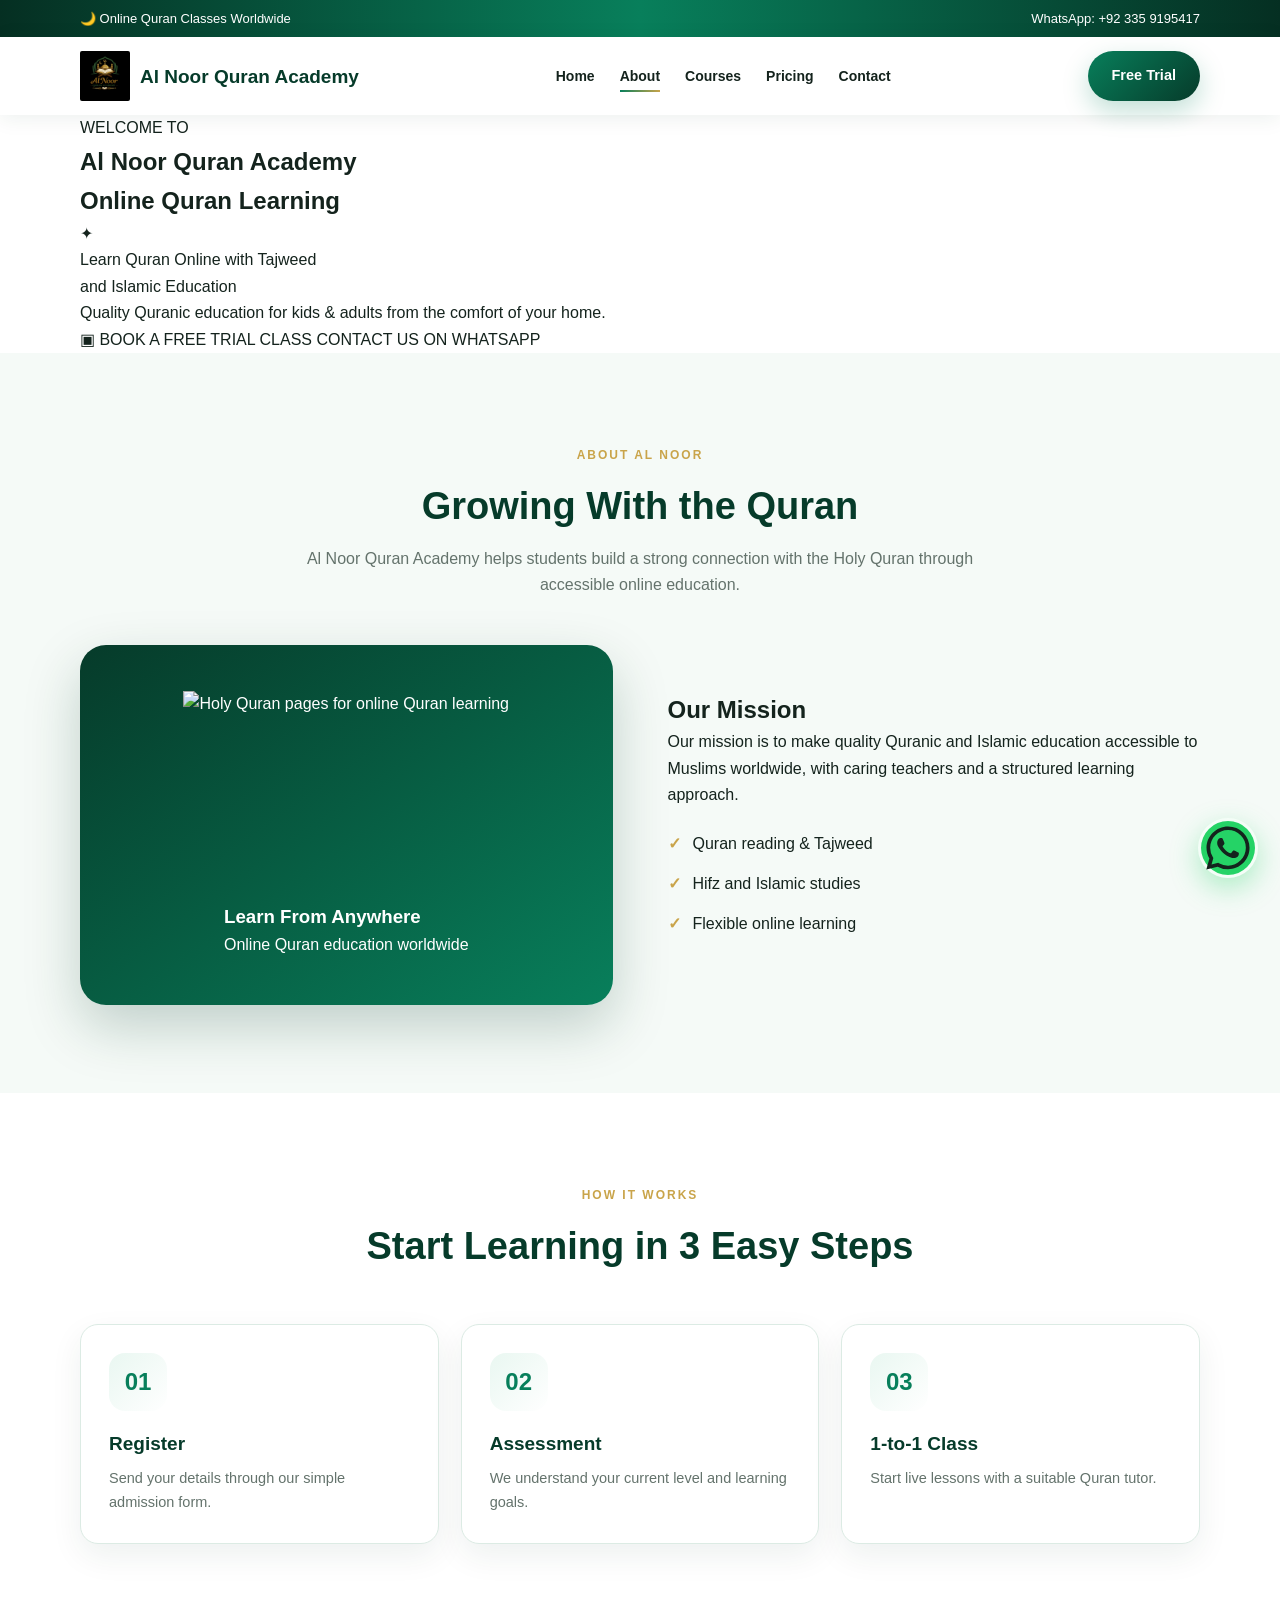
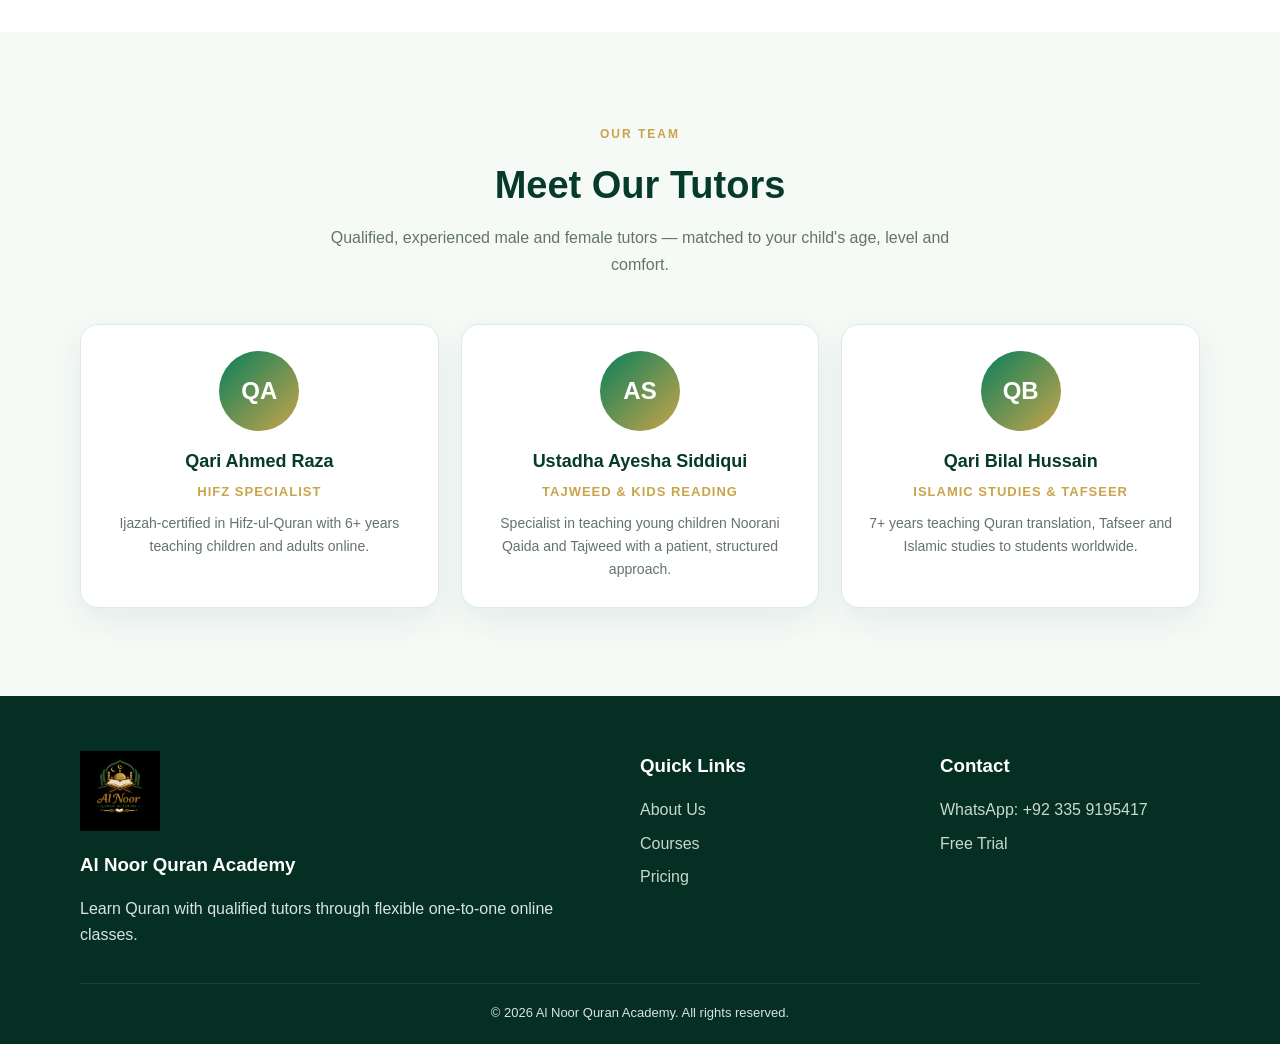
==== commit 53a0eb03: "Update about.html" ====
--- a/about.html
+++ b/about.html
@@ -1,16 +1,16 @@
+
 <!doctype html>
 <html lang="en">
-
 <head>
-<meta charset="utf-8">
-<meta name="viewport" content="width=device-width,initial-scale=1">
-<meta name="description" content="Al Noor Quran Academy - Online Quran classes worldwide">
-<title>About Us | Al Noor Quran Academy</title>
-
-<link rel="icon" type="image/png" href="favicon.png">
-<link rel="stylesheet" href="style.css">
+  <meta charset="utf-8">
+  <meta name="viewport" content="width=device-width,initial-scale=1">
+  <meta name="description" content="Al Noor Quran Academy offers online Quran classes with Tajweed, Hifz and Islamic education for kids and adults worldwide.">
+  <meta name="theme-color" content="#064b38">
+  <title>About Us | Al Noor Quran Academy</title>
+  <link rel="icon" type="image/png" href="favicon.png">
+  <link rel="stylesheet" href="style.css">
+  <link rel="stylesheet" href="about-effects.css">
 </head>
-
 <body>
 
 <div class="top">
@@ -22,14 +22,11 @@
 
 <nav>
   <div class="container navin">
-
     <a class="logo" href="index.html">
       <img class="brand-logo" src="logo.jpeg" alt="Al Noor Quran Academy Logo">
       <span>Al Noor Quran Academy</span>
     </a>
-
-    <div class="menu" aria-label="Open menu">☰</div>
-
+    <button class="menu" type="button" aria-label="Open navigation menu" aria-expanded="false">☰</button>
     <div class="links">
       <a href="index.html">Home</a>
       <a href="about.html" class="active">About</a>
@@ -37,21 +34,38 @@
       <a href="pricing.html">Pricing</a>
       <a href="contact.html">Contact</a>
     </div>
-
     <a class="btn" href="contact.html">Free Trial</a>
-
   </div>
 </nav>
 
+<section class="quran-hero">
+  <div class="quran-hero-overlay" aria-hidden="true"></div>
+  <div class="container quran-hero-content">
+    <span class="quran-eyebrow">WELCOME TO</span>
+    <h1>Al Noor Quran Academy</h1>
+    <h2>Online Quran Learning</h2>
+    <div class="quran-divider" aria-hidden="true"><span>✦</span></div>
+    <p class="quran-hero-text">
+      Learn Quran Online with Tajweed<br>and Islamic Education
+    </p>
+    <p class="quran-hero-description">
+      Quality Quranic education for kids &amp; adults from the comfort of your home.
+    </p>
+    <div class="quran-hero-buttons">
+      <a href="contact.html" class="quran-btn-outline">▣ BOOK A FREE TRIAL CLASS</a>
+      <a href="https://wa.me/923359195417"
+        class="quran-btn-gold" target="_blank" rel="noopener noreferrer">
+        CONTACT US ON WHATSAPP
+      </a>
+    </div>
+  </div>
+</section>
+
 <section class="section altbg">
-
-  <div class="container">
-
+  <div class="container">
     <div class="heading reveal">
       <span>About Al Noor</span>
-
       <h2>Growing With the Quran</h2>
-
       <p>
         Al Noor Quran Academy helps students build a strong connection
         with the Holy Quran through accessible online education.
@@ -59,229 +73,128 @@
     </div>
 
     <div class="split">
-
-      <div class="visual reveal">
-
-        <div class="animated-scene" aria-hidden="true">
-
-          <div class="scene-crescent"></div>
-          <div class="scene-orbit"></div>
-
-          <div class="scene-book">
-            <div class="scene-page l"></div>
-            <div class="scene-page r"></div>
-            <div class="scene-spine"></div>
-            <div class="scene-text"></div>
-          </div>
-
+      <div class="visual reveal quran-photo-wrap">
+        <img src="quran-learning.jpg"
+          class="quran-learning-photo"
+          alt="Holy Quran pages for online Quran learning"
+          loading="lazy">
+        <div class="quran-photo-overlay" aria-hidden="true"></div>
+        <div class="quran-photo-caption">
+          <h3>Learn From Anywhere</h3>
+          <p>Online Quran education worldwide</p>
         </div>
-
       </div>
 
       <div class="reveal">
-
-        <h2 style="color:var(--green-deep);margin-bottom:12px">
-          Our Mission
-        </h2>
-
+        <h2 class="mission-heading">Our Mission</h2>
         <p>
           Our mission is to make quality Quranic and Islamic education
           accessible to Muslims worldwide, with caring teachers and
           a structured learning approach.
         </p>
-
         <div class="list">
-
-          <div>
-            <b class="check">✓</b>
-            Quran reading &amp; Tajweed
-          </div>
-
-          <div>
-            <b class="check">✓</b>
-            Hifz and Islamic studies
-          </div>
-
-          <div>
-            <b class="check">✓</b>
-            Flexible online learning
-          </div>
-
+          <div><b class="check">✓</b> Quran reading &amp; Tajweed</div>
+          <div><b class="check">✓</b> Hifz and Islamic studies</div>
+          <div><b class="check">✓</b> Flexible online learning</div>
         </div>
-
-      </div>
-
-    </div>
-
-  </div>
-
+      </div>
+    </div>
+  </div>
 </section>
 
 <section class="section">
-
-  <div class="container">
-
+  <div class="container">
     <div class="heading reveal">
       <span>How It Works</span>
       <h2>Start Learning in 3 Easy Steps</h2>
     </div>
-
     <div class="grid">
-
       <div class="card reveal">
         <div class="icon">01</div>
         <h3>Register</h3>
-        <p>
-          Send your details through our simple admission form.
-        </p>
-      </div>
-
+        <p>Send your details through our simple admission form.</p>
+      </div>
       <div class="card reveal">
         <div class="icon">02</div>
         <h3>Assessment</h3>
-        <p>
-          We understand your current level and learning goals.
-        </p>
-      </div>
-
+        <p>We understand your current level and learning goals.</p>
+      </div>
       <div class="card reveal">
         <div class="icon">03</div>
         <h3>1-to-1 Class</h3>
-        <p>
-          Start live lessons with a suitable Quran tutor.
-        </p>
-      </div>
-
-    </div>
-
-  </div>
-
+        <p>Start live lessons with a suitable Quran tutor.</p>
+      </div>
+    </div>
+  </div>
 </section>
 
 <section class="section altbg">
-
-  <div class="container">
-
+  <div class="container">
     <div class="heading reveal">
       <span>Our Team</span>
       <h2>Meet Our Tutors</h2>
-
       <p>
         Qualified, experienced male and female tutors —
         matched to your child's age, level and comfort.
       </p>
     </div>
-
     <div class="grid">
-
       <div class="tutor-card reveal">
         <div class="tutor-avatar">QA</div>
-
         <h3>Qari Ahmed Raza</h3>
-
-        <div class="tutor-role">
-          Hifz Specialist
-        </div>
-
-        <p>
-          Ijazah-certified in Hifz-ul-Quran with 6+ years
-          teaching children and adults online.
-        </p>
-      </div>
-
+        <div class="tutor-role">Hifz Specialist</div>
+        <p>Ijazah-certified in Hifz-ul-Quran with 6+ years teaching children and adults online.</p>
+      </div>
       <div class="tutor-card reveal">
         <div class="tutor-avatar">AS</div>
-
         <h3>Ustadha Ayesha Siddiqui</h3>
-
-        <div class="tutor-role">
-          Tajweed &amp; Kids Reading
-        </div>
-
-        <p>
-          Specialist in teaching young children Noorani Qaida
-          and Tajweed with a patient, structured approach.
-        </p>
-      </div>
-
+        <div class="tutor-role">Tajweed &amp; Kids Reading</div>
+        <p>Specialist in teaching young children Noorani Qaida and Tajweed with a patient, structured approach.</p>
+      </div>
       <div class="tutor-card reveal">
         <div class="tutor-avatar">QB</div>
-
         <h3>Qari Bilal Hussain</h3>
-
-        <div class="tutor-role">
-          Islamic Studies &amp; Tafseer
-        </div>
-
-        <p>
-          7+ years teaching Quran translation, Tafseer and
-          Islamic studies to students worldwide.
-        </p>
-      </div>
-
-    </div>
-
-  </div>
-
+        <div class="tutor-role">Islamic Studies &amp; Tafseer</div>
+        <p>7+ years teaching Quran translation, Tafseer and Islamic studies to students worldwide.</p>
+      </div>
+    </div>
+  </div>
 </section>
 
 <footer>
-
   <div class="container footgrid">
-
     <div>
-
-      <img
-        class="footer-logo"
-        src="logo.jpeg"
-        alt="Al Noor Quran Academy Logo"
-      >
-
+      <img class="footer-logo" src="logo.jpeg" alt="Al Noor Quran Academy Logo">
       <h3>Al Noor Quran Academy</h3>
-
-      <p>
-        Learn Quran with qualified tutors through flexible
-        one-to-one online classes.
-      </p>
-
-    </div>
-
+      <p>Learn Quran with qualified tutors through flexible one-to-one online classes.</p>
+    </div>
     <div>
       <h3>Quick Links</h3>
       <a href="about.html">About Us</a>
       <a href="courses.html">Courses</a>
       <a href="pricing.html">Pricing</a>
     </div>
-
     <div>
       <h3>Contact</h3>
-
-      <a href="https://wa.me/923359195417">
+      <a href="https://wa.me/923359195417" target="_blank" rel="noopener noreferrer">
         WhatsApp: +92 335 9195417
       </a>
-
       <a href="contact.html">Free Trial</a>
     </div>
-
-  </div>
-
-  <div class="container copy">
-    © 2026 Al Noor Quran Academy. All rights reserved.
-  </div>
-
+  </div>
+  <div class="container copy">© 2026 Al Noor Quran Academy. All rights reserved.</div>
 </footer>
 
-<a
-  class="wa"
+<a class="wa wa-original"
   href="https://wa.me/923359195417"
-  target="_blank"
-  rel="noopener noreferrer"
-  aria-label="Chat on WhatsApp"
->
-  <img src="whatsapp.svg" alt="WhatsApp">
+  target="_blank" rel="noopener noreferrer"
+  aria-label="Chat with Al Noor Quran Academy on WhatsApp">
+  <svg viewBox="0 0 32 32" role="img" aria-label="WhatsApp"
+    xmlns="http://www.w3.org/2000/svg">
+    <path fill="currentColor" d="M16.02 3.2c-7.04 0-12.76 5.7-12.76 12.72 0 2.24.59 4.43 1.71 6.37L3.15 28.8l6.69-1.75a12.8 12.8 0 0 0 6.17 1.58h.01c7.03 0 12.75-5.71 12.75-12.73 0-3.4-1.32-6.6-3.73-9.01a12.68 12.68 0 0 0-9.02-3.69Zm0 23.27h-.01a10.6 10.6 0 0 1-5.4-1.48l-.39-.23-3.97 1.04 1.06-3.87-.25-.4a10.56 10.56 0 0 1-1.62-5.61c0-5.83 4.75-10.57 10.59-10.57 2.82 0 5.47 1.1 7.46 3.1a10.5 10.5 0 0 1 3.09 7.47c0 5.83-4.75 10.57-10.56 10.57Zm5.81-7.92c-.32-.16-1.88-.93-2.17-1.03-.29-.11-.5-.16-.71.16-.21.32-.82 1.03-1 1.24-.18.21-.37.24-.69.08-.32-.16-1.35-.5-2.57-1.59-.95-.84-1.59-1.88-1.77-2.2-.18-.32-.02-.49.14-.65.14-.14.32-.37.48-.55.16-.18.21-.32.32-.53.11-.21.05-.4-.03-.56-.08-.16-.71-1.71-.98-2.34-.26-.61-.52-.53-.71-.54h-.61c-.21 0-.56.08-.85.4-.29.32-1.11 1.08-1.11 2.63s1.14 3.05 1.3 3.26c.16.21 2.23 3.4 5.4 4.77.75.32 1.34.52 1.8.66.76.24 1.45.21 2 .13.61-.09 1.88-.77 2.15-1.5.26-.74.26-1.37.18-1.5-.08-.13-.29-.21-.61-.37Z"/>
+  </svg>
 </a>
 
 <script src="script.js"></script>
-
 </body>
 </html>
--- a/style.css
+++ b/style.css
@@ -1,1485 +1,1223 @@
-/* =========================================================
-   AL NOOR QURAN ACADEMY
-   MAIN STYLESHEET
-   ========================================================= */
-
-:root {
-    --green-dark: #003f32;
-    --green: #006b54;
-    --green-light: #008567;
-    --gold: #d9a441;
-
-    --white: #ffffff;
-    --off-white: #f7faf8;
-    --text: #10201c;
-    --muted: #66736f;
-
-    --border: #e3e9e6;
-
-    --shadow: 0 20px 50px rgba(0, 63, 50, 0.12);
-
-    --container: 1190px;
-}
-
-
-/* RESET */
-
-* {
-    margin: 0;
-    padding: 0;
-    box-sizing: border-box;
-}
-
-
-html {
-    scroll-behavior: smooth;
-}
-
-
-body {
-    font-family:
-        Arial,
-        Helvetica,
-        sans-serif;
-
-    color: var(--text);
-
-    background: var(--white);
-
-    line-height: 1.6;
-
-    overflow-x: hidden;
-}
-
-
-img {
-    max-width: 100%;
-    display: block;
-}
-
-
-a {
-    color: inherit;
-    text-decoration: none;
-}
-
-
-button,
-input,
-textarea,
-select {
-    font: inherit;
-}
-
-
-/* CONTAINER */
-
-.container {
-    width: min(
-        calc(100% - 40px),
-        var(--container)
+:root{
+  --green-deep:#063b2a;
+  --green:#087f5b;
+  --green-2:#00b878;
+  --cream:#f5faf7;
+  --gold:#c9a44a;
+  --light-gold:#ead99f;
+  --dark:#14231d;
+  --gray:#64736c;
+  --border:#dcebe4;
+  --white:#fff;
+}
+
+*{
+  box-sizing:border-box;
+  margin:0;
+  padding:0;
+}
+
+html{
+  scroll-behavior:smooth;
+}
+
+body{
+  font-family:Arial,Helvetica,sans-serif;
+  color:var(--dark);
+  background:#fff;
+  line-height:1.65;
+  overflow-x:hidden;
+}
+
+a{
+  text-decoration:none;
+  color:inherit;
+}
+
+.container{
+  width:min(1120px,92%);
+  margin:auto;
+}
+
+/* TOP BAR */
+
+.top{
+  background:linear-gradient(
+    90deg,
+    #052f22,
+    var(--green),
+    #052f22
+  );
+  color:#fff;
+  font-size:13px;
+  padding:8px 0;
+}
+
+.top .container{
+  display:flex;
+  justify-content:space-between;
+  gap:15px;
+  flex-wrap:wrap;
+}
+
+/* NAVIGATION */
+
+nav{
+  position:sticky;
+  top:0;
+  z-index:50;
+  background:rgba(255,255,255,.96);
+  backdrop-filter:blur(10px);
+  box-shadow:0 3px 20px rgba(6,59,42,.08);
+}
+
+.navin{
+  min-height:78px;
+  display:flex;
+  align-items:center;
+  justify-content:space-between;
+  gap:25px;
+}
+
+.logo{
+  display:inline-flex;
+  align-items:center;
+  gap:10px;
+  font-weight:800;
+  color:var(--green-deep);
+  font-size:19px;
+}
+
+.brand-logo{
+  width:50px;
+  height:50px;
+  object-fit:contain;
+  display:block;
+  border-radius:2px;
+}
+
+.links{
+  display:flex;
+  gap:25px;
+  align-items:center;
+}
+
+.links a{
+  font-weight:700;
+  font-size:14px;
+  position:relative;
+  padding:4px 0;
+}
+
+.links a:after{
+  content:"";
+  position:absolute;
+  left:0;
+  bottom:0;
+  width:0;
+  height:2px;
+  background:linear-gradient(
+    90deg,
+    var(--green),
+    var(--gold)
+  );
+  transition:width .3s;
+}
+
+.links a:hover:after,
+.links a.active:after{
+  width:100%;
+}
+
+.links a:hover{
+  color:var(--green);
+}
+
+.menu{
+  display:none;
+  font-size:28px;
+  cursor:pointer;
+  color:var(--green-deep);
+}
+
+/* BUTTON */
+
+.btn{
+  display:inline-block;
+  padding:13px 24px;
+  border-radius:30px;
+  background:linear-gradient(
+    135deg,
+    var(--green),
+    var(--green-deep)
+  );
+  color:#fff;
+  font-weight:800;
+  border:0;
+  cursor:pointer;
+  font-size:14.5px;
+  box-shadow:0 10px 26px rgba(8,127,91,.25);
+  transition:
+    transform .3s,
+    box-shadow .3s;
+}
+
+.btn:hover{
+  transform:translateY(-3px);
+  box-shadow:0 14px 30px rgba(8,127,91,.32);
+}
+
+.btn.alt{
+  background:transparent;
+  color:#fff;
+  border:2px solid rgba(255,255,255,.8);
+  box-shadow:none;
+}
+
+.btn.alt:hover{
+  background:#fff;
+  color:var(--green-deep);
+}
+
+/* HERO */
+
+.hero{
+  min-height:620px;
+  display:grid;
+  place-items:center;
+  position:relative;
+  overflow:hidden;
+  background:linear-gradient(
+    120deg,
+    #042f22,
+    #087f5b 65%,
+    #0a6b4b
+  );
+}
+
+.hero-inner{
+  position:relative;
+  z-index:3;
+  color:#fff;
+  padding:85px 0;
+}
+
+.hero-copy{
+  max-width:720px;
+}
+
+.eyebrow{
+  color:var(--light-gold);
+  text-transform:uppercase;
+  letter-spacing:3px;
+  font-weight:800;
+  font-size:13px;
+}
+
+.hero h1{
+  font-size:clamp(42px,5.8vw,68px);
+  line-height:1.06;
+  max-width:780px;
+  margin:15px 0;
+}
+
+.hero p{
+  max-width:650px;
+  font-size:17.5px;
+  color:#e8f3ee;
+  margin-bottom:26px;
+}
+
+.actions{
+  display:flex;
+  gap:13px;
+  flex-wrap:wrap;
+}
+
+/* ANIMATED HERO */
+
+.hero-art{
+  position:absolute;
+  right:3%;
+  top:50%;
+  width:470px;
+  height:470px;
+  transform:translateY(-50%);
+  z-index:2;
+  pointer-events:none;
+}
+
+.glow{
+  position:absolute;
+  inset:30px;
+  border-radius:50%;
+  background:
+    radial-gradient(
+      circle,
+      rgba(234,217,159,.18),
+      transparent 65%
     );
-
-    margin-inline: auto;
-}
-
-
-/* TOP BAR */
-
-.top-bar {
-    background: var(--green-dark);
-    color: white;
-
-    font-size: 13px;
-}
-
-
-.top-bar-inner {
-    min-height: 34px;
-
-    display: flex;
-    align-items: center;
-    justify-content: space-between;
-
-    gap: 20px;
-}
-
-
-.top-bar a {
-    font-weight: 600;
-}
-
-
-.top-bar a:hover {
-    color: #e8c46c;
-}
-
-
-/* HEADER */
-
-.header {
-    background: white;
-
-    position: relative;
-    z-index: 100;
-
+  animation:pulse 4s ease-in-out infinite;
+}
+
+.ring{
+  position:absolute;
+  inset:45px;
+  border:1px solid rgba(234,217,159,.35);
+  border-radius:50%;
+  animation:spin 18s linear infinite;
+}
+
+.ring.r2{
+  inset:85px;
+  border-style:dashed;
+  animation-direction:reverse;
+  animation-duration:24s;
+}
+
+.crescent{
+  position:absolute;
+  right:78px;
+  top:48px;
+  width:92px;
+  height:92px;
+  border-radius:50%;
+  background:#fff;
+  box-shadow:0 0 35px rgba(255,255,255,.25);
+  animation:float 5s ease-in-out infinite;
+}
+
+.crescent:after{
+  content:"";
+  position:absolute;
+  left:22px;
+  top:-3px;
+  width:92px;
+  height:92px;
+  border-radius:50%;
+  background:var(--green);
+}
+
+.star{
+  position:absolute;
+  right:102px;
+  top:79px;
+  color:var(--gold);
+  font-size:30px;
+  z-index:2;
+  animation:twinkle 2.5s ease-in-out infinite;
+}
+
+.book{
+  position:absolute;
+  left:80px;
+  bottom:72px;
+  width:310px;
+  height:165px;
+  transform:rotate(-8deg);
+  animation:bookFloat 5s ease-in-out infinite;
+}
+
+.page{
+  position:absolute;
+  bottom:0;
+  width:150px;
+  height:135px;
+  background:linear-gradient(145deg,#fff,#f4eee0);
+  border:2px solid #d4bd82;
+  border-radius:8px 25px 6px 18px;
+  box-shadow:0 15px 35px rgba(0,0,0,.2);
+}
+
+.page.left{
+  left:5px;
+  transform:skewY(7deg);
+}
+
+.page.right{
+  right:5px;
+  transform:skewY(-7deg);
+  border-radius:25px 8px 18px 6px;
+}
+
+.spine{
+  position:absolute;
+  left:50%;
+  bottom:5px;
+  width:8px;
+  height:125px;
+  background:#b58b38;
+  transform:translateX(-50%);
+  z-index:2;
+  border-radius:5px;
+}
+
+.book-lines{
+  position:absolute;
+  left:32px;
+  right:32px;
+  bottom:28px;
+  height:75px;
+  background:
+    repeating-linear-gradient(
+      to bottom,
+      rgba(8,127,91,.35) 0 2px,
+      transparent 2px 10px
+    );
+  z-index:3;
+  opacity:.7;
+}
+
+.spark{
+  position:absolute;
+  width:7px;
+  height:7px;
+  border-radius:50%;
+  background:var(--light-gold);
+  animation:drift 5s ease-in-out infinite;
+}
+
+.s1{
+  left:70px;
+  top:110px;
+}
+
+.s2{
+  left:25px;
+  top:245px;
+  animation-delay:1s;
+}
+
+.s3{
+  right:55px;
+  bottom:100px;
+  animation-delay:2s;
+}
+
+.s4{
+  right:120px;
+  top:220px;
+  animation-delay:3s;
+}
+
+/* ANIMATIONS */
+
+@keyframes float{
+  50%{
+    transform:translateY(-12px);
+  }
+}
+
+@keyframes bookFloat{
+  50%{
+    transform:rotate(-5deg) translateY(-10px);
+  }
+}
+
+@keyframes spin{
+  to{
+    transform:rotate(360deg);
+  }
+}
+
+@keyframes pulse{
+  50%{
+    transform:scale(1.08);
+    opacity:.7;
+  }
+}
+
+@keyframes twinkle{
+  50%{
+    transform:scale(1.25);
+    opacity:.55;
+  }
+}
+
+@keyframes drift{
+  0%,100%{
+    transform:translateY(0);
+    opacity:.3;
+  }
+
+  50%{
+    transform:translateY(-24px);
+    opacity:1;
+  }
+}
+
+/* SECTIONS */
+
+.section{
+  padding:88px 0;
+}
+
+.section.altbg{
+  background:var(--cream);
+}
+
+.heading{
+  text-align:center;
+  margin-bottom:46px;
+}
+
+.heading span{
+  color:var(--gold);
+  font-weight:800;
+  text-transform:uppercase;
+  letter-spacing:2px;
+  font-size:12px;
+}
+
+.heading h2{
+  font-size:38px;
+  color:var(--green-deep);
+  margin:8px 0;
+}
+
+.heading p{
+  max-width:680px;
+  margin:auto;
+  color:var(--gray);
+}
+
+.grid{
+  display:grid;
+  grid-template-columns:repeat(3,1fr);
+  gap:22px;
+}
+
+.card{
+  background:#fff;
+  border:1px solid var(--border);
+  border-radius:18px;
+  padding:28px;
+  box-shadow:0 12px 32px rgba(6,59,42,.07);
+  transition:
+    transform .35s,
+    box-shadow .35s;
+}
+
+.card:hover{
+  transform:translateY(-7px);
+  box-shadow:0 20px 42px rgba(6,59,42,.13);
+}
+
+.icon{
+  width:58px;
+  height:58px;
+  border-radius:16px;
+  display:grid;
+  place-items:center;
+  background:linear-gradient(
+    135deg,
+    #e9f7f1,
+    #fff
+  );
+  color:var(--green);
+  font-size:24px;
+  font-weight:900;
+  margin-bottom:17px;
+}
+
+.card h3{
+  color:var(--green-deep);
+  font-size:19px;
+  margin-bottom:8px;
+}
+
+.card p{
+  color:var(--gray);
+  font-size:14.5px;
+}
+
+/* TRUST */
+
+.trust{
+  background:#fff;
+  border-top:1px solid var(--border);
+  border-bottom:1px solid var(--border);
+}
+
+.trust .grid{
+  grid-template-columns:repeat(3,1fr);
+  gap:16px;
+}
+
+.trust-item{
+  display:flex;
+  align-items:center;
+  gap:12px;
+  padding:20px 6px;
+}
+
+.trust-item .tick{
+  width:38px;
+  height:38px;
+  flex:0 0 38px;
+  border-radius:50%;
+  background:#e9f7f1;
+  color:var(--green);
+  display:grid;
+  place-items:center;
+  font-weight:900;
+}
+
+.trust-item span{
+  font-size:14px;
+  color:var(--dark);
+  font-weight:600;
+}
+
+/* SPLIT / VISUAL */
+
+.split{
+  display:grid;
+  grid-template-columns:1fr 1fr;
+  gap:55px;
+  align-items:center;
+}
+
+.visual{
+  min-height:360px;
+  border-radius:26px;
+  background:
+    linear-gradient(
+      145deg,
+      var(--green-deep),
+      var(--green)
+    );
+  display:grid;
+  place-items:center;
+  color:#fff;
+  box-shadow:0 22px 55px rgba(6,59,42,.22);
+  overflow:hidden;
+  position:relative;
+}
+
+.animated-scene{
+  width:100%;
+  height:360px;
+  position:relative;
+  background:
+    radial-gradient(
+      circle at 75% 25%,
+      rgba(234,217,159,.2),
+      transparent 25%
+    ),
+    linear-gradient(
+      145deg,
+      #063b2a,
+      #087f5b
+    );
+}
+
+.animated-scene:before{
+  content:"";
+  position:absolute;
+  inset:0;
+  background:
+    repeating-linear-gradient(
+      90deg,
+      transparent 0 78px,
+      rgba(255,255,255,.035) 79px 80px
+    );
+  opacity:.8;
+}
+
+.scene-crescent{
+  position:absolute;
+  right:65px;
+  top:48px;
+  width:74px;
+  height:74px;
+  border-radius:50%;
+  background:#fff;
+  box-shadow:0 0 30px rgba(255,255,255,.25);
+  animation:float 4s ease-in-out infinite;
+}
+
+.scene-crescent:after{
+  content:"";
+  position:absolute;
+  left:18px;
+  top:-2px;
+  width:74px;
+  height:74px;
+  border-radius:50%;
+  background:#075b42;
+}
+
+.scene-book{
+  position:absolute;
+  left:50%;
+  bottom:55px;
+  width:260px;
+  height:130px;
+  transform:translateX(-50%) rotate(-5deg);
+  animation:bookFloat 4.5s ease-in-out infinite;
+}
+
+.scene-page{
+  position:absolute;
+  bottom:0;
+  width:126px;
+  height:105px;
+  background:#fff8e9;
+  border:2px solid #d4bd82;
+}
+
+.scene-page.l{
+  left:4px;
+  transform:skewY(7deg);
+  border-radius:7px 20px 5px 15px;
+}
+
+.scene-page.r{
+  right:4px;
+  transform:skewY(-7deg);
+  border-radius:20px 7px 15px 5px;
+}
+
+.scene-spine{
+  position:absolute;
+  left:50%;
+  bottom:3px;
+  width:7px;
+  height:100px;
+  background:#b58b38;
+  transform:translateX(-50%);
+  z-index:2;
+}
+
+.scene-text{
+  position:absolute;
+  left:30px;
+  right:30px;
+  bottom:20px;
+  height:60px;
+  background:
+    repeating-linear-gradient(
+      to bottom,
+      rgba(8,127,91,.4) 0 2px,
+      transparent 2px 9px
+    );
+  z-index:3;
+}
+
+.scene-orbit{
+  position:absolute;
+  left:50%;
+  top:50%;
+  width:300px;
+  height:220px;
+  border:1px solid rgba(234,217,159,.3);
+  border-radius:50%;
+  transform:translate(-50%,-45%) rotate(-18deg);
+  animation:spin 15s linear infinite;
+}
+
+.list{
+  display:grid;
+  gap:14px;
+  margin:22px 0;
+}
+
+.list div{
+  display:flex;
+  gap:12px;
+  align-items:flex-start;
+}
+
+.check{
+  color:var(--gold);
+  font-weight:900;
+}
+
+/* STATS */
+
+.stats{
+  background:
+    linear-gradient(
+      110deg,
+      #042f22,
+      var(--green),
+      var(--green-deep)
+    );
+  color:#fff;
+  position:relative;
+  overflow:hidden;
+}
+
+.stats .grid{
+  grid-template-columns:repeat(4,1fr);
+}
+
+.stat{
+  text-align:center;
+  padding:18px;
+}
+
+.num{
+  font-size:40px;
+  font-weight:900;
+  color:var(--light-gold);
+}
+
+.stat small{
+  color:#d9ecdf;
+}
+
+/* TUTORS */
+
+.tutor-card{
+  background:#fff;
+  border:1px solid var(--border);
+  border-radius:18px;
+  padding:26px;
+  text-align:center;
+  box-shadow:0 12px 32px rgba(6,59,42,.07);
+  transition:
+    transform .4s,
+    box-shadow .4s;
+}
+
+.tutor-card:hover{
+  transform:translateY(-8px);
+  box-shadow:0 20px 42px rgba(6,59,42,.13);
+}
+
+.tutor-avatar{
+  width:80px;
+  height:80px;
+  border-radius:50%;
+  margin:0 auto 16px;
+  background:
+    linear-gradient(
+      135deg,
+      var(--green),
+      var(--gold)
+    );
+  color:#fff;
+  font-weight:800;
+  font-size:24px;
+  display:grid;
+  place-items:center;
+  animation:float 4s ease-in-out infinite;
+}
+
+.tutor-card h3{
+  color:var(--green-deep);
+  font-size:18px;
+  margin-bottom:4px;
+}
+
+.tutor-role{
+  color:var(--gold);
+  font-weight:700;
+  font-size:13px;
+  text-transform:uppercase;
+  letter-spacing:1px;
+  margin-bottom:10px;
+}
+
+.tutor-card p{
+  color:var(--gray);
+  font-size:14px;
+}
+
+/* TESTIMONIALS */
+
+.testimonial-card{
+  background:#fff;
+  border:1px solid var(--border);
+  border-radius:18px;
+  padding:26px;
+  box-shadow:0 12px 32px rgba(6,59,42,.07);
+}
+
+.stars{
+  color:var(--gold);
+  font-size:15px;
+  margin-bottom:12px;
+  letter-spacing:2px;
+}
+
+.testimonial-card p.quote{
+  font-size:14.5px;
+  color:var(--dark);
+  margin-bottom:16px;
+}
+
+.testimonial-who{
+  font-size:13px;
+  color:var(--gray);
+  font-weight:700;
+}
+
+/* PRICING */
+
+.pricing{
+  border:2px solid #ead9a8;
+  text-align:center;
+  position:relative;
+}
+
+.pricing.popular{
+  border-color:var(--green);
+}
+
+.popular-label{
+  position:absolute;
+  top:-14px;
+  left:50%;
+  transform:translateX(-50%);
+  background:
+    linear-gradient(
+      135deg,
+      var(--green),
+      var(--green-deep)
+    );
+  color:#fff;
+  font-size:12px;
+  font-weight:800;
+  letter-spacing:1px;
+  padding:6px 16px;
+  border-radius:20px;
+}
+
+.price{
+  font-size:40px;
+  color:var(--green-deep);
+  font-weight:900;
+  margin:14px 0;
+}
+
+.price small{
+  font-size:14px;
+  color:var(--gray);
+  font-weight:500;
+}
+
+.pricing .list{
+  text-align:left;
+}
+
+/* FAQ */
+
+.faq{
+  max-width:760px;
+  margin:0 auto;
+}
+
+.faq-item{
+  border:1px solid var(--border);
+  border-radius:14px;
+  margin-bottom:12px;
+  overflow:hidden;
+  background:#fff;
+}
+
+.faq-q{
+  display:flex;
+  justify-content:space-between;
+  align-items:center;
+  gap:16px;
+  padding:18px 22px;
+  cursor:pointer;
+  font-weight:700;
+  color:var(--green-deep);
+  font-size:15px;
+}
+
+.faq-q .plus{
+  font-size:20px;
+  color:var(--gold);
+  transition:transform .3s;
+  flex:0 0 auto;
+}
+
+.faq-item.open .faq-q .plus{
+  transform:rotate(45deg);
+}
+
+.faq-a{
+  max-height:0;
+  overflow:hidden;
+  transition:max-height .35s;
+}
+
+.faq-a p{
+  padding:0 22px 18px;
+  color:var(--gray);
+  font-size:14.5px;
+}
+
+.faq-item.open .faq-a{
+  max-height:220px;
+}
+
+/* FORM */
+
+.form{
+  display:grid;
+  gap:15px;
+}
+
+.form input,
+.form select,
+.form textarea{
+  width:100%;
+  padding:14px 16px;
+  border:1px solid var(--border);
+  border-radius:10px;
+  font:inherit;
+  transition:
+    border-color .25s,
+    box-shadow .25s;
+}
+
+.form textarea{
+  min-height:120px;
+}
+
+.form input:focus,
+.form select:focus,
+.form textarea:focus{
+  border-color:var(--green);
+  box-shadow:
+    0 0 0 4px rgba(8,127,91,.1);
+  outline:none;
+}
+
+.form-note{
+  font-size:13px;
+  color:var(--gray);
+  margin-top:4px;
+}
+
+/* FOOTER */
+
+footer{
+  background:#042f22;
+  color:#d9e1eb;
+  padding:55px 0 20px;
+}
+
+.footgrid{
+  display:grid;
+  grid-template-columns:2fr 1fr 1fr;
+  gap:40px;
+}
+
+.footgrid h3{
+  color:#fff;
+  margin-bottom:15px;
+}
+
+.footgrid a{
+  display:block;
+  margin:7px 0;
+  color:#c9d8d0;
+}
+
+.footgrid a:hover{
+  color:var(--light-gold);
+}
+
+.footer-logo{
+  width:80px;
+  height:80px;
+  object-fit:contain;
+  margin-bottom:10px;
+}
+
+.copy{
+  text-align:center;
+  border-top:1px solid rgba(255,255,255,.1);
+  margin-top:35px;
+  padding-top:18px;
+  font-size:13px;
+}
+
+/* WHATSAPP FLOAT */
+
+.wa{
+  position:fixed;
+  right:22px;
+  bottom:22px;
+  z-index:60;
+  width:60px;
+  height:60px;
+  border-radius:50%;
+  display:grid;
+  place-items:center;
+  background:#25D366;
+  box-shadow:0 10px 28px rgba(37,211,102,.35);
+  border:3px solid rgba(255,255,255,.95);
+  transition:
+    transform .3s,
+    box-shadow .3s;
+  animation:waPulse 2.2s ease-in-out infinite;
+}
+
+.wa img{
+  width:34px;
+  height:34px;
+  display:block;
+}
+
+.wa:hover{
+  transform:translateY(-4px) scale(1.04);
+}
+
+@keyframes waPulse{
+
+  0%,100%{
     box-shadow:
-        0 2px 15px rgba(0, 0, 0, 0.04);
-}
-
-
-.nav-container {
-    min-height: 78px;
-
-    display: flex;
-    align-items: center;
-    justify-content: space-between;
-
-    gap: 25px;
-}
-
-
-.brand {
-    display: flex;
-    align-items: center;
-
-    gap: 12px;
-
-    color: var(--green-dark);
-
-    font-size: 21px;
-    font-weight: 800;
-
-    white-space: nowrap;
-}
-
-
-.brand img {
-    width: 52px;
-    height: 52px;
-
-    object-fit: cover;
-
-    border-radius: 2px;
-}
-
-
-.navigation {
-    display: flex;
-    align-items: center;
-
-    gap: 30px;
-
-    margin-left: auto;
-}
-
-
-.navigation a {
-    position: relative;
-
-    font-size: 14px;
-    font-weight: 700;
-
-    padding: 29px 0;
-}
-
-
-.navigation a::after {
-    content: "";
-
-    position: absolute;
-
-    left: 0;
-    right: 0;
-    bottom: 20px;
-
-    height: 2px;
-
-    background: var(--gold);
-
-    transform: scaleX(0);
-
-    transition: 0.25s ease;
-}
-
-
-.navigation a:hover::after,
-.navigation a.active::after {
-    transform: scaleX(1);
-}
-
-
-.nav-button {
-    background: var(--green-dark);
-    color: white;
-
-    padding: 14px 26px;
-
-    border-radius: 30px;
-
-    font-size: 14px;
-    font-weight: 800;
-
-    transition: 0.25s ease;
-}
-
-
-.nav-button:hover {
-    background: var(--green);
-    transform: translateY(-2px);
-}
-
-
-.menu-toggle {
-    display: none;
-
-    border: 0;
-
-    background: transparent;
-
-    color: var(--green-dark);
-
-    font-size: 27px;
-
-    cursor: pointer;
-}
-
-
-/* HERO */
-
-.hero {
-    min-height: 540px;
-
-    position: relative;
-
-    background-image:
-        url("images/hero-quran.jpg");
-
-    background-size: cover;
-
-    background-position: center;
-
-    display: flex;
-
-    align-items: center;
-
-    isolation: isolate;
-}
-
-
-.hero-overlay {
-    position: absolute;
-
-    inset: 0;
-
-    background:
-        linear-gradient(
-            90deg,
-            rgba(0, 63, 50, 0.97) 0%,
-            rgba(0, 63, 50, 0.90) 42%,
-            rgba(0, 63, 50, 0.45) 72%,
-            rgba(0, 63, 50, 0.15) 100%
-        );
-
-    z-index: -1;
-}
-
-
-.hero-content {
-    padding-top: 55px;
-    padding-bottom: 55px;
-}
-
-
-.hero-text {
-    max-width: 760px;
-
-    color: white;
-}
-
-
-.eyebrow,
-.section-label {
-    color: var(--gold);
-
-    font-size: 13px;
-
-    font-weight: 800;
-
-    letter-spacing: 3px;
-
-    margin-bottom: 17px;
-}
-
-
-.hero h1 {
-    font-size: clamp(48px, 6vw, 76px);
-
-    line-height: 0.98;
-
-    letter-spacing: -2px;
-
-    font-weight: 800;
-
-    margin-bottom: 25px;
-}
-
-
-.hero-description {
-    max-width: 680px;
-
-    font-size: 17px;
-
-    line-height: 1.7;
-
-    color: rgba(255, 255, 255, 0.94);
-
-    margin-bottom: 30px;
-}
-
-
-/* BUTTONS */
-
-.hero-buttons {
-    display: flex;
-
-    flex-wrap: wrap;
-
-    gap: 14px;
-}
-
-
-.button {
-    display: inline-flex;
-
-    justify-content: center;
-    align-items: center;
-
-    min-height: 52px;
-
-    padding: 0 25px;
-
-    border-radius: 30px;
-
-    font-size: 14px;
-
-    font-weight: 800;
-
-    border: 2px solid transparent;
-
-    transition: 0.25s ease;
-}
-
-
-.button-primary {
-    background: var(--green-light);
-
-    color: white;
-}
-
-
-.button-primary:hover {
-    background: var(--green-dark);
-
-    transform: translateY(-2px);
-}
-
-
-.button-outline {
-    color: white;
-
-    border-color: white;
-}
-
-
-.button-outline:hover {
-    background: white;
-
-    color: var(--green-dark);
-}
-
-
-.button-light {
-    background: white;
-
-    color: var(--green-dark);
-}
-
-
-.button-light:hover {
-    transform: translateY(-2px);
-}
-
-
-.full-button {
-    width: 100%;
-}
-
-
-/* SECTIONS */
-
-.section {
-    padding: 90px 0;
-}
-
-
-.section-light {
-    background: var(--off-white);
-}
-
-
-.two-column {
-    display: grid;
-
-    grid-template-columns:
-        minmax(0, 1fr)
-        minmax(0, 1fr);
-
-    gap: 70px;
-
-    align-items: center;
-}
-
-
-.image-card {
-    width: 100%;
-
-    min-height: 410px;
-
-    border-radius: 28px;
-
-    overflow: hidden;
-
-    box-shadow: var(--shadow);
-
-    background: var(--green-dark);
-}
-
-
-.image-card img {
-    width: 100%;
-    height: 100%;
-
-    min-height: 410px;
-
-    object-fit: cover;
-
-    object-position: center;
-}
-
-
-.content h2,
-.section-heading h2 {
-    color: var(--green-dark);
-
-    font-size: clamp(34px, 4vw, 50px);
-
-    line-height: 1.08;
-
-    letter-spacing: -1px;
-
-    margin-bottom: 20px;
-}
-
-
-.content > p {
-    color: var(--muted);
-
-    margin-bottom: 17px;
-
-    font-size: 16px;
-}
-
-
-/* FEATURES */
-
-.feature-list {
-    display: grid;
-
-    gap: 18px;
-
-    margin: 28px 0;
-}
-
-
-.feature {
-    display: flex;
-
-    gap: 13px;
-}
-
-
-.feature > span {
-    color: var(--gold);
-
-    font-weight: 900;
-
-    font-size: 20px;
-}
-
-
-.feature h3 {
-    color: var(--green-dark);
-
-    font-size: 16px;
-
-    margin-bottom: 2px;
-}
-
-
-.feature p {
-    color: var(--muted);
-
-    font-size: 14px;
-}
-
-
-.text-link {
-    color: var(--green);
-
-    font-weight: 800;
-}
-
-
-.text-link:hover {
-    color: var(--gold);
-}
-
-
-/* SECTION HEADING */
-
-.section-heading {
-    max-width: 720px;
-
-    margin: 0 auto 45px;
-
-    text-align: center;
-}
-
-
-.section-heading p:not(.section-label) {
-    color: var(--muted);
-
-    margin-top: 12px;
-}
-
-
-/* CARDS */
-
-.cards {
-    display: grid;
-
-    grid-template-columns:
-        repeat(4, minmax(0, 1fr));
-
-    gap: 22px;
-}
-
-
-.course-card {
-    background: white;
-
-    border: 1px solid var(--border);
-
-    border-radius: 20px;
-
-    padding: 30px;
-
+      0 10px 28px rgba(37,211,102,.35),
+      0 0 0 0 rgba(37,211,102,.3);
+  }
+
+  50%{
     box-shadow:
-        0 8px 30px rgba(0, 63, 50, 0.05);
-
-    transition: 0.25s ease;
-}
-
-
-.course-card:hover {
-    transform: translateY(-5px);
-
-    box-shadow: var(--shadow);
-}
-
-
-.card-icon {
-    width: 52px;
-    height: 52px;
-
-    display: grid;
-    place-items: center;
-
-    border-radius: 14px;
-
-    background: #e7f4ef;
-
-    color: var(--green);
-
-    font-size: 25px;
-
-    margin-bottom: 20px;
-}
-
-
-.course-card h2,
-.course-card h3 {
-    color: var(--green-dark);
-
-    margin-bottom: 12px;
-}
-
-
-.course-card p {
-    color: var(--muted);
-
-    font-size: 14px;
-
-    margin-bottom: 20px;
-}
-
-
-.course-card > a {
-    color: var(--green);
-
-    font-weight: 800;
-
-    font-size: 14px;
-}
-
-
-.course-card > a:hover {
-    color: var(--gold);
-}
-
-
-.large-card {
-    min-height: 330px;
-}
-
-
-/* CHECK LIST */
-
-.check-list {
-    list-style: none;
-
-    display: grid;
-
-    gap: 10px;
-
-    margin-top: 20px;
-}
-
-
-.check-list li {
-    position: relative;
-
-    padding-left: 25px;
-
-    color: var(--muted);
-
-    font-size: 14px;
-}
-
-
-.check-list li::before {
-    content: "✓";
-
-    position: absolute;
-
-    left: 0;
-
-    color: var(--gold);
-
-    font-weight: 900;
-}
-
-
-/* STATS */
-
-.stats {
-    display: grid;
-
-    grid-template-columns:
-        repeat(4, 1fr);
-
-    gap: 20px;
-}
-
-
-.stat {
-    text-align: center;
-
-    padding: 30px 20px;
-
-    border: 1px solid var(--border);
-
-    border-radius: 18px;
-}
-
-
-.stat strong {
-    display: block;
-
-    color: var(--green-dark);
-
-    font-size: 25px;
-
-    margin-bottom: 5px;
-}
-
-
-.stat span {
-    color: var(--muted);
-
-    font-size: 14px;
-}
-
-
-/* CTA */
-
-.cta {
-    background:
-        linear-gradient(
-            120deg,
-            var(--green-dark),
-            var(--green)
-        );
-
-    color: white;
-
-    padding: 70px 0;
-}
-
-
-.cta-inner {
-    display: flex;
-
-    align-items: center;
-
-    justify-content: space-between;
-
-    gap: 30px;
-}
-
-
-.cta h2 {
-    font-size: clamp(34px, 4vw, 50px);
-
-    line-height: 1.05;
-
-    margin-bottom: 10px;
-}
-
-
-.cta p:not(.section-label) {
-    color: rgba(255, 255, 255, 0.82);
-}
-
-
-.section-label.light {
-    color: #e5c15c;
-}
-
-
-/* PAGE HEADER */
-
-.page-header {
-    background:
-        linear-gradient(
-            120deg,
-            var(--green-dark),
-            var(--green)
-        );
-
-    color: white;
-
-    padding: 90px 0;
-}
-
-
-.page-header h1 {
-    max-width: 850px;
-
-    font-size: clamp(42px, 6vw, 68px);
-
-    line-height: 1.02;
-
-    letter-spacing: -1px;
-
-    margin-bottom: 18px;
-}
-
-
-.page-header p:last-child {
-    color: rgba(255, 255, 255, 0.85);
-
-    max-width: 650px;
-
-    font-size: 17px;
-}
-
-
-/* COURSE GRID */
-
-.course-grid {
-    grid-template-columns:
-        repeat(2, minmax(0, 1fr));
-}
-
-
-/* PRICING */
-
-.pricing-grid {
-    display: grid;
-
-    grid-template-columns:
-        repeat(3, minmax(0, 1fr));
-
-    gap: 25px;
-
-    align-items: stretch;
-}
-
-
-.pricing-card {
-    position: relative;
-
-    padding: 35px;
-
-    border: 1px solid var(--border);
-
-    border-radius: 22px;
-
-    background: white;
-
-    box-shadow:
-        0 10px 35px rgba(0, 63, 50, 0.06);
-}
-
-
-.pricing-card.featured {
-    border: 2px solid var(--green);
-}
-
-
-.popular {
-    position: absolute;
-
-    top: -13px;
-    left: 30px;
-
-    background: var(--gold);
-
-    color: var(--green-dark);
-
-    border-radius: 20px;
-
-    padding: 5px 13px;
-
-    font-size: 11px;
-
-    font-weight: 900;
-}
-
-
-.pricing-label {
-    color: var(--green);
-
-    font-weight: 900;
-
-    font-size: 12px;
-
-    letter-spacing: 2px;
-
-    margin-bottom: 8px;
-}
-
-
-.pricing-card h2 {
-    color: var(--green-dark);
-
-    font-size: 27px;
-
-    margin-bottom: 15px;
-}
-
-
-.price {
-    color: var(--green);
-
-    font-size: 27px;
-
-    font-weight: 900;
-
-    margin-bottom: 10px;
-}
-
-
-.pricing-card > p:not(.pricing-label) {
-    color: var(--muted);
-
-    font-size: 14px;
-
-    margin-bottom: 15px;
-}
-
-
-/* NARROW CONTENT */
-
-.narrow-content {
-    max-width: 750px;
-
-    text-align: center;
-}
-
-
-.narrow-content h2 {
-    color: var(--green-dark);
-
-    font-size: 40px;
-
-    margin-bottom: 15px;
-}
-
-
-.narrow-content p {
-    color: var(--muted);
-
-    margin-bottom: 25px;
-}
-
-
-/* CONTACT */
-
-.contact-grid {
-    display: grid;
-
-    grid-template-columns:
-        minmax(0, 0.8fr)
-        minmax(0, 1.2fr);
-
-    gap: 70px;
-
-    align-items: start;
-}
-
-
-.contact-info h2 {
-    color: var(--green-dark);
-
-    font-size: 43px;
-
-    line-height: 1.1;
-
-    margin-bottom: 18px;
-}
-
-
-.contact-info > p:not(.section-label) {
-    color: var(--muted);
-
-    margin-bottom: 30px;
-}
-
-
-.contact-item {
-    display: flex;
-
-    gap: 15px;
-
-    align-items: center;
-
-    padding: 18px 0;
-
-    border-bottom: 1px solid var(--border);
-}
-
-
-.contact-icon {
-    width: 45px;
-    height: 45px;
-
-    border-radius: 50%;
-
-    background: #e7f4ef;
-
-    display: grid;
-    place-items: center;
-
-    color: var(--green);
-
-    font-weight: 900;
-}
-
-
-.contact-item strong {
-    display: block;
-
-    color: var(--green-dark);
-
-    margin-bottom: 3px;
-}
-
-
-.contact-item a {
-    color: var(--green);
-
-    font-size: 14px;
-}
-
-
-.contact-form {
-    padding: 35px;
-
-    background: var(--off-white);
-
-    border-radius: 22px;
-
-    border: 1px solid var(--border);
-}
-
-
-.form-row {
-    display: grid;
-
-    grid-template-columns:
-        1fr 1fr;
-
-    gap: 18px;
-}
-
-
-.form-group {
-    margin-bottom: 20px;
-}
-
-
-.form-group label {
-    display: block;
-
-    color: var(--green-dark);
-
-    font-size: 13px;
-
-    font-weight: 800;
-
-    margin-bottom: 7px;
-}
-
-
-.form-group input,
-.form-group textarea,
-.form-group select {
-    width: 100%;
-
-    border: 1px solid #d5dfda;
-
-    background: white;
-
-    color: var(--text);
-
-    border-radius: 10px;
-
-    padding: 13px 14px;
-
-    outline: none;
-}
-
-
-.form-group textarea {
-    resize: vertical;
-}
-
-
-.form-group input:focus,
-.form-group textarea:focus,
-.form-group select:focus {
-    border-color: var(--green);
-}
-
-
-/* FOOTER */
-
-.footer {
-    background: #002f26;
-
-    color: white;
-
-    padding-top: 65px;
-}
-
-
-.footer-grid {
-    display: grid;
-
-    grid-template-columns:
-        1.5fr 1fr 1fr;
-
-    gap: 50px;
-
-    padding-bottom: 50px;
-}
-
-
-.footer-brand {
-    display: flex;
-
-    align-items: center;
-
-    gap: 12px;
-
-    font-weight: 800;
-
-    font-size: 18px;
-
-    margin-bottom: 15px;
-}
-
-
-.footer-brand img {
-    width: 45px;
-    height: 45px;
-
-    object-fit: cover;
-}
-
-
-.footer p {
-    color: rgba(255, 255, 255, 0.68);
-
-    font-size: 14px;
-
-    max-width: 360px;
-}
-
-
-.footer h3 {
-    margin-bottom: 15px;
-
-    font-size: 16px;
-}
-
-
-.footer-grid > div:not(:first-child) a {
-    display: block;
-
-    color: rgba(255, 255, 255, 0.72);
-
-    font-size: 14px;
-
-    margin-bottom: 9px;
-}
-
-
-.footer-grid a:hover {
-    color: #e5c15c !important;
-}
-
-
-.footer-bottom {
-    border-top: 1px solid rgba(255, 255, 255, 0.1);
-
-    padding: 20px 0;
-
-    color: rgba(255, 255, 255, 0.55);
-
-    font-size: 12px;
-}
-
-
-/* WHATSAPP FLOAT */
-
-.whatsapp-float {
-    position: fixed;
-
-    right: 22px;
-    bottom: 22px;
-
-    width: 62px;
-    height: 62px;
-
-    background: #25d366;
-
-    border: 4px solid white;
-
-    border-radius: 50%;
-
-    display: flex;
-
-    align-items: center;
-    justify-content: center;
-
-    box-shadow:
-        0 10px 30px rgba(0, 0, 0, 0.2);
-
-    z-index: 9999;
-
-    transition: 0.25s ease;
-}
-
-
-.whatsapp-float:hover {
-    transform: scale(1.08);
-}
-
-
-.whatsapp-float img {
-    width: 34px;
-    height: 34px;
-
-    object-fit: contain;
-}
-
-
-/* RESPONSIVE */
-
-@media (max-width: 1000px) {
-
-    .navigation {
-        gap: 18px;
-    }
-
-    .cards {
-        grid-template-columns:
-            repeat(2, 1fr);
-    }
-
-    .stats {
-        grid-template-columns:
-            repeat(2, 1fr);
-    }
-
-    .pricing-grid {
-        grid-template-columns:
-            1fr;
-    }
-
-}
-
-
-@media (max-width: 800px) {
-
-    .top-bar-inner {
-        justify-content: center;
-
-        padding: 8px 0;
-
-        text-align: center;
-
-        flex-direction: column;
-
-        gap: 2px;
-    }
-
-
-    .nav-container {
-        min-height: 70px;
-    }
-
-
-    .brand {
-        font-size: 17px;
-    }
-
-
-    .brand img {
-        width: 46px;
-        height: 46px;
-    }
-
-
-    .menu-toggle {
-        display: block;
-
-        margin-left: auto;
-    }
-
-
-    .navigation {
-        display: none;
-
-        position: absolute;
-
-        top: 70px;
-
-        left: 0;
-        right: 0;
-
-        background: white;
-
-        padding: 15px 20px;
-
-        box-shadow:
-            0 15px 30px rgba(0, 0, 0, 0.1);
-
-        flex-direction: column;
-
-        align-items: stretch;
-
-        gap: 0;
-    }
-
-
-    .navigation.show {
-        display: flex;
-    }
-
-
-    .navigation a {
-        padding: 12px 0;
-
-        border-bottom: 1px solid var(--border);
-    }
-
-
-    .navigation a::after {
-        display: none;
-    }
-
-
-    .nav-button {
-        display: none;
-    }
-
-
-    .hero {
-        min-height: 600px;
-
-        background-position:
-            65% center;
-    }
-
-
-    .hero-overlay {
-        background:
-            linear-gradient(
-                90deg,
-                rgba(0, 63, 50, 0.96),
-                rgba(0, 63, 50, 0.72)
-            );
-    }
-
-
-    .hero h1 {
-        font-size: clamp(42px, 11vw, 62px);
-
-        letter-spacing: -1px;
-    }
-
-
-    .two-column {
-        grid-template-columns: 1fr;
-
-        gap: 40px;
-    }
-
-
-    .image-card,
-    .image-card img {
-        min-height: 330px;
-    }
-
-
-    .cards,
-    .course-grid {
-        grid-template-columns: 1fr;
-    }
-
-
-    .contact-grid {
-        grid-template-columns: 1fr;
-
-        gap: 40px;
-    }
-
-
-    .footer-grid {
-        grid-template-columns: 1fr;
-
-        gap: 30px;
-    }
-
-
-    .cta-inner {
-        flex-direction: column;
-
-        align-items: flex-start;
-    }
-
-
-    .form-row {
-        grid-template-columns: 1fr;
-    }
-
-}
-
-
-@media (max-width: 520px) {
-
-    .container {
-        width: min(
-            calc(100% - 28px),
-            var(--container)
-        );
-    }
-
-
-    .section {
-        padding: 65px 0;
-    }
-
-
-    .hero-content {
-        padding-top: 45px;
-        padding-bottom: 45px;
-    }
-
-
-    .hero h1 {
-        font-size: 42px;
-    }
-
-
-    .hero-description {
-        font-size: 15px;
-    }
-
-
-    .hero-buttons {
-        flex-direction: column;
-
-        align-items: stretch;
-    }
-
-
-    .button {
-        width: 100%;
-    }
-
-
-    .stats {
-        grid-template-columns: 1fr;
-    }
-
-
-    .page-header {
-        padding: 65px 0;
-    }
-
-
-    .page-header h1 {
-        font-size: 42px;
-    }
-
-
-    .contact-form {
-        padding: 22px;
-    }
-
-
-    .whatsapp-float {
-        width: 58px;
-        height: 58px;
-
-        right: 15px;
-        bottom: 15px;
-    }
-
-}
+      0 10px 28px rgba(37,211,102,.35),
+      0 0 0 10px rgba(37,211,102,0);
+  }
+
+}
+
+/* SCROLL REVEAL */
+
+.reveal{
+  opacity:0;
+  transform:translateY(28px);
+  transition:
+    opacity .7s,
+    transform .7s;
+}
+
+.reveal.show{
+  opacity:1;
+  transform:none;
+}
+
+.hero .reveal{
+  opacity:1;
+  transform:none;
+}
+
+/* TABLET */
+
+@media(max-width:950px){
+
+  .hero-art{
+    opacity:.3;
+    right:-100px;
+  }
+
+  .hero-copy{
+    position:relative;
+    z-index:4;
+  }
+
+  .grid{
+    grid-template-columns:repeat(2,1fr);
+  }
+
+}
+
+/* MOBILE */
+
+@media(max-width:800px){
+
+  .links{
+    position:absolute;
+    top:78px;
+    left:0;
+    right:0;
+    background:#fff;
+    display:none;
+    flex-direction:column;
+    padding:22px;
+    box-shadow:0 10px 20px rgba(0,0,0,.08);
+  }
+
+  .links.open{
+    display:flex;
+  }
+
+  .menu{
+    display:block;
+  }
+
+  .navin>.btn{
+    display:none;
+  }
+
+  .grid,
+  .stats .grid,
+  .trust .grid,
+  .split,
+  .footgrid{
+    grid-template-columns:1fr;
+  }
+
+  .section{
+    padding:60px 0;
+  }
+
+  .hero{
+    min-height:620px;
+  }
+
+  .hero h1{
+    font-size:38px;
+  }
+
+  .hero p{
+    font-size:16px;
+  }
+
+  .hero-art{
+    width:400px;
+    height:400px;
+    right:-160px;
+    opacity:.25;
+  }
+
+  .visual,
+  .animated-scene{
+    min-height:300px;
+    height:300px;
+  }
+
+  .top .container{
+    flex-direction:column;
+    text-align:center;
+  }
+
+  .logo{
+    font-size:17px;
+  }
+
+  .brand-logo{
+    width:46px;
+    height:46px;
+  }
+
+}
+
+/* REDUCED MOTION */
+
+@media(prefers-reduced-motion:reduce){
+
+  *,
+  *:before,
+  *:after{
+    animation-duration:.01ms!important;
+    transition-duration:.01ms!important;
+    scroll-behavior:auto!important;
+  }
+
+}
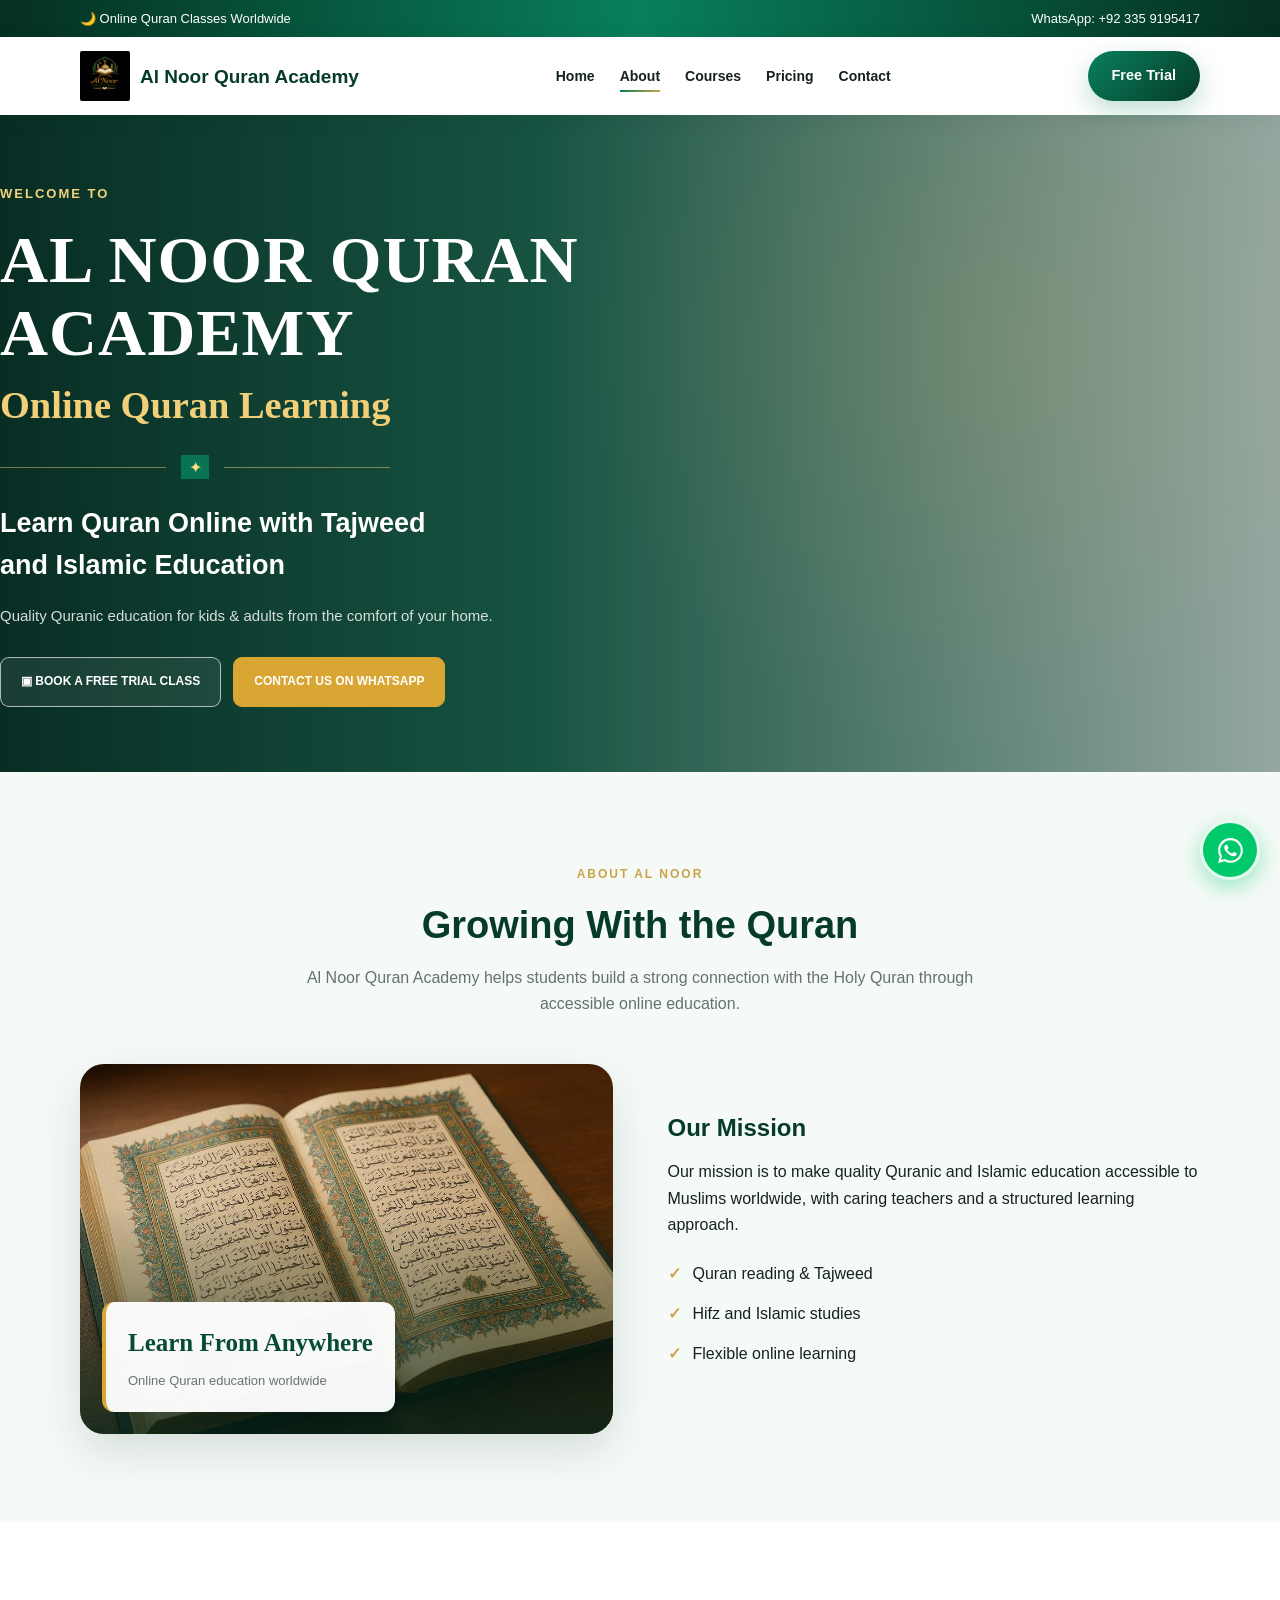
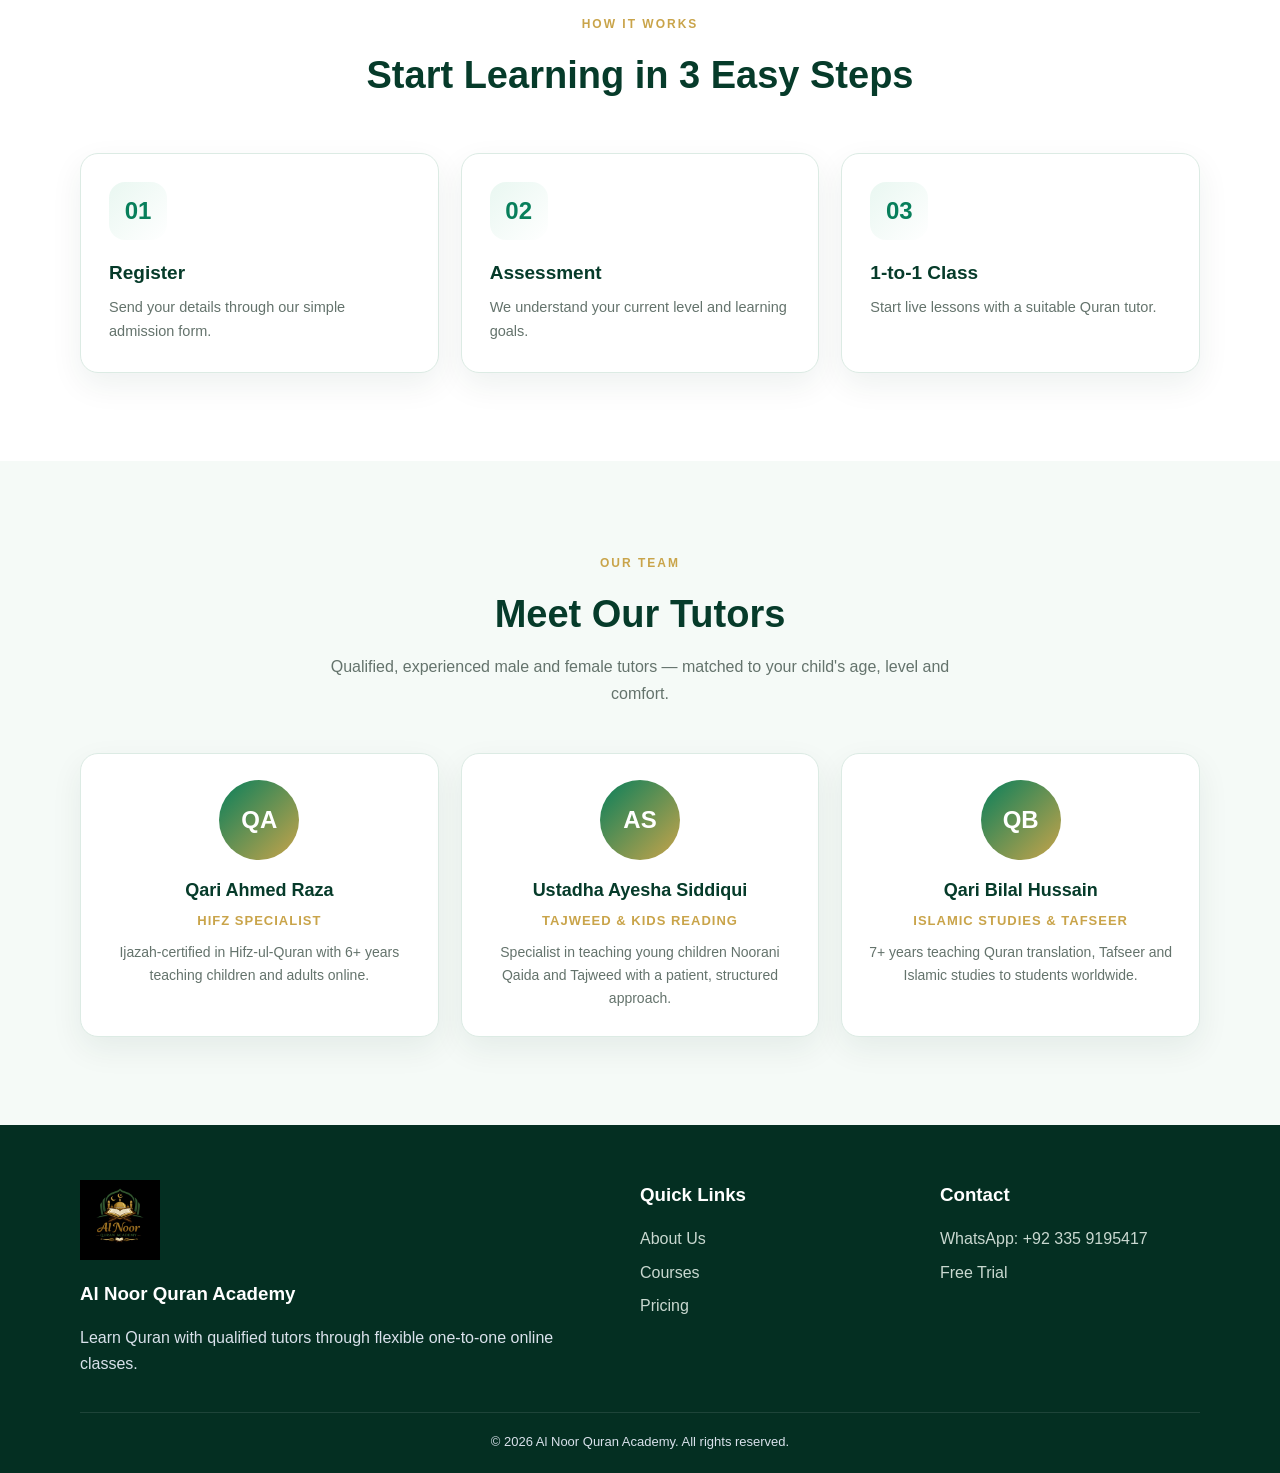
==== commit b375ad7c: "Update about.html" ====
--- a/about.html
+++ b/about.html
@@ -74,7 +74,7 @@
 
     <div class="split">
       <div class="visual reveal quran-photo-wrap">
-        <img src="quran-learning.jpg"
+        <img src="quran-learning.jfif"
           class="quran-learning-photo"
           alt="Holy Quran pages for online Quran learning"
           loading="lazy">
--- a/style.css
+++ b/style.css
@@ -1,1223 +1,1601 @@
-:root{
-  --green-deep:#063b2a;
-  --green:#087f5b;
-  --green-2:#00b878;
-  --cream:#f5faf7;
-  --gold:#c9a44a;
-  --light-gold:#ead99f;
-  --dark:#14231d;
-  --gray:#64736c;
-  --border:#dcebe4;
-  --white:#fff;
-}
-
-*{
-  box-sizing:border-box;
-  margin:0;
-  padding:0;
-}
-
-html{
-  scroll-behavior:smooth;
-}
-
-body{
-  font-family:Arial,Helvetica,sans-serif;
-  color:var(--dark);
-  background:#fff;
-  line-height:1.65;
-  overflow-x:hidden;
-}
-
-a{
-  text-decoration:none;
-  color:inherit;
-}
-
-.container{
-  width:min(1120px,92%);
-  margin:auto;
+
+:root {
+  --green-deep: #063b2a;
+  --green: #087f5b;
+  --green-2: #00b878;
+  --cream: #f5faf7;
+  --gold: #c9a44a;
+  --light-gold: #ead99f;
+  --dark: #14231d;
+  --gray: #64736c;
+  --border: #dcebe4;
+  --white: #fff;
+}
+
+* {
+  box-sizing: border-box;
+  margin: 0;
+  padding: 0;
+}
+
+html {
+  scroll-behavior: smooth;
+}
+
+body {
+  font-family: Arial, Helvetica, sans-serif;
+  color: var(--dark);
+  background: #fff;
+  line-height: 1.65;
+  overflow-x: hidden;
+}
+
+a {
+  text-decoration: none;
+  color: inherit;
+}
+
+.container {
+  width: min(1120px, 92%);
+  margin: auto;
 }
 
 /* TOP BAR */
 
-.top{
-  background:linear-gradient(
+.top {
+  background: linear-gradient(90deg, #052f22, var(--green), #052f22);
+  color: #fff;
+  font-size: 13px;
+  padding: 8px 0;
+}
+
+.top .container {
+  display: flex;
+  justify-content: space-between;
+  gap: 15px;
+  flex-wrap: wrap;
+}
+
+/* NAVIGATION */
+
+nav {
+  position: sticky;
+  top: 0;
+  z-index: 50;
+  background: rgba(255,255,255,.96);
+  backdrop-filter: blur(10px);
+  box-shadow: 0 3px 20px rgba(6,59,42,.08);
+}
+
+.navin {
+  min-height: 78px;
+  display: flex;
+  align-items: center;
+  justify-content: space-between;
+  gap: 25px;
+}
+
+.logo {
+  display: inline-flex;
+  align-items: center;
+  gap: 10px;
+  font-weight: 800;
+  color: var(--green-deep);
+  font-size: 19px;
+}
+
+.brand-logo {
+  width: 50px;
+  height: 50px;
+  object-fit: contain;
+  display: block;
+  border-radius: 2px;
+}
+
+.links {
+  display: flex;
+  gap: 25px;
+  align-items: center;
+}
+
+.links a {
+  font-weight: 700;
+  font-size: 14px;
+  position: relative;
+  padding: 4px 0;
+}
+
+.links a:after {
+  content: "";
+  position: absolute;
+  left: 0;
+  bottom: 0;
+  width: 0;
+  height: 2px;
+  background: linear-gradient(90deg, var(--green), var(--gold));
+  transition: width .3s;
+}
+
+.links a:hover:after,
+.links a.active:after {
+  width: 100%;
+}
+
+.links a:hover {
+  color: var(--green);
+}
+
+.menu {
+  display: none;
+  font-size: 28px;
+  cursor: pointer;
+  color: var(--green-deep);
+}
+
+/* BUTTONS */
+
+.btn {
+  display: inline-block;
+  padding: 13px 24px;
+  border-radius: 30px;
+  background: linear-gradient(135deg, var(--green), var(--green-deep));
+  color: #fff;
+  font-weight: 800;
+  border: 0;
+  cursor: pointer;
+  font-size: 14.5px;
+  box-shadow: 0 10px 26px rgba(8,127,91,.25);
+  transition: transform .3s, box-shadow .3s;
+}
+
+.btn:hover {
+  transform: translateY(-3px);
+  box-shadow: 0 14px 30px rgba(8,127,91,.32);
+}
+
+.btn.alt {
+  background: transparent;
+  color: #fff;
+  border: 2px solid rgba(255,255,255,.8);
+  box-shadow: none;
+}
+
+.btn.alt:hover {
+  background: #fff;
+  color: var(--green-deep);
+}
+
+/* HOME HERO */
+
+.hero {
+  min-height: 620px;
+  display: grid;
+  place-items: center;
+  position: relative;
+  overflow: hidden;
+  background: linear-gradient(120deg, #042f22, #087f5b 65%, #0a6b4b);
+}
+
+.hero-inner {
+  position: relative;
+  z-index: 3;
+  color: #fff;
+  padding: 85px 0;
+}
+
+.hero-copy {
+  max-width: 720px;
+}
+
+.eyebrow {
+  color: var(--light-gold);
+  text-transform: uppercase;
+  letter-spacing: 3px;
+  font-weight: 800;
+  font-size: 13px;
+}
+
+.hero h1 {
+  font-size: clamp(42px, 5.8vw, 68px);
+  line-height: 1.06;
+  max-width: 780px;
+  margin: 15px 0;
+}
+
+.hero p {
+  max-width: 650px;
+  font-size: 17.5px;
+  color: #e8f3ee;
+  margin-bottom: 26px;
+}
+
+.actions {
+  display: flex;
+  gap: 13px;
+  flex-wrap: wrap;
+}
+
+/* ANIMATED HERO ART */
+
+.hero-art {
+  position: absolute;
+  right: 3%;
+  top: 50%;
+  width: 470px;
+  height: 470px;
+  transform: translateY(-50%);
+  z-index: 2;
+  pointer-events: none;
+}
+
+.glow {
+  position: absolute;
+  inset: 30px;
+  border-radius: 50%;
+  background: radial-gradient(circle, rgba(234,217,159,.18), transparent 65%);
+  animation: pulse 4s ease-in-out infinite;
+}
+
+.ring {
+  position: absolute;
+  inset: 45px;
+  border: 1px solid rgba(234,217,159,.35);
+  border-radius: 50%;
+  animation: spin 18s linear infinite;
+}
+
+.ring.r2 {
+  inset: 85px;
+  border-style: dashed;
+  animation-direction: reverse;
+  animation-duration: 24s;
+}
+
+.crescent {
+  position: absolute;
+  right: 78px;
+  top: 48px;
+  width: 92px;
+  height: 92px;
+  border-radius: 50%;
+  background: #fff;
+  box-shadow: 0 0 35px rgba(255,255,255,.25);
+  animation: float 5s ease-in-out infinite;
+}
+
+.crescent:after {
+  content: "";
+  position: absolute;
+  left: 22px;
+  top: -3px;
+  width: 92px;
+  height: 92px;
+  border-radius: 50%;
+  background: var(--green);
+}
+
+.star {
+  position: absolute;
+  right: 102px;
+  top: 79px;
+  color: var(--gold);
+  font-size: 30px;
+  z-index: 2;
+  animation: twinkle 2.5s ease-in-out infinite;
+}
+
+.book {
+  position: absolute;
+  left: 80px;
+  bottom: 72px;
+  width: 310px;
+  height: 165px;
+  transform: rotate(-8deg);
+  animation: bookFloat 5s ease-in-out infinite;
+}
+
+.page {
+  position: absolute;
+  bottom: 0;
+  width: 150px;
+  height: 135px;
+  background: linear-gradient(145deg, #fff, #f4eee0);
+  border: 2px solid #d4bd82;
+  border-radius: 8px 25px 6px 18px;
+  box-shadow: 0 15px 35px rgba(0,0,0,.2);
+}
+
+.page.left {
+  left: 5px;
+  transform: skewY(7deg);
+}
+
+.page.right {
+  right: 5px;
+  transform: skewY(-7deg);
+  border-radius: 25px 8px 18px 6px;
+}
+
+.spine {
+  position: absolute;
+  left: 50%;
+  bottom: 5px;
+  width: 8px;
+  height: 125px;
+  background: #b58b38;
+  transform: translateX(-50%);
+  z-index: 2;
+  border-radius: 5px;
+}
+
+.book-lines {
+  position: absolute;
+  left: 32px;
+  right: 32px;
+  bottom: 28px;
+  height: 75px;
+  background: repeating-linear-gradient(
+    to bottom,
+    rgba(8,127,91,.35) 0 2px,
+    transparent 2px 10px
+  );
+  z-index: 3;
+  opacity: .7;
+}
+
+.spark {
+  position: absolute;
+  width: 7px;
+  height: 7px;
+  border-radius: 50%;
+  background: var(--light-gold);
+  animation: drift 5s ease-in-out infinite;
+}
+
+.s1 { left: 70px; top: 110px; }
+.s2 { left: 25px; top: 245px; animation-delay: 1s; }
+.s3 { right: 55px; bottom: 100px; animation-delay: 2s; }
+.s4 { right: 120px; top: 220px; animation-delay: 3s; }
+
+/* ANIMATIONS */
+
+@keyframes float {
+  50% { transform: translateY(-12px); }
+}
+
+@keyframes bookFloat {
+  50% { transform: rotate(-5deg) translateY(-10px); }
+}
+
+@keyframes spin {
+  to { transform: rotate(360deg); }
+}
+
+@keyframes pulse {
+  50% {
+    transform: scale(1.08);
+    opacity: .7;
+  }
+}
+
+@keyframes twinkle {
+  50% {
+    transform: scale(1.25);
+    opacity: .55;
+  }
+}
+
+@keyframes drift {
+  0%, 100% {
+    transform: translateY(0);
+    opacity: .3;
+  }
+  50% {
+    transform: translateY(-24px);
+    opacity: 1;
+  }
+}
+
+/* GENERAL SECTIONS */
+
+.section {
+  padding: 88px 0;
+}
+
+.section.altbg {
+  background: var(--cream);
+}
+
+.heading {
+  text-align: center;
+  margin-bottom: 46px;
+}
+
+.heading span {
+  color: var(--gold);
+  font-weight: 800;
+  text-transform: uppercase;
+  letter-spacing: 2px;
+  font-size: 12px;
+}
+
+.heading h2 {
+  font-size: 38px;
+  color: var(--green-deep);
+  margin: 8px 0;
+}
+
+.heading p {
+  max-width: 680px;
+  margin: auto;
+  color: var(--gray);
+}
+
+/* CARDS AND GRIDS */
+
+.grid {
+  display: grid;
+  grid-template-columns: repeat(3, 1fr);
+  gap: 22px;
+}
+
+.card {
+  background: #fff;
+  border: 1px solid var(--border);
+  border-radius: 18px;
+  padding: 28px;
+  box-shadow: 0 12px 32px rgba(6,59,42,.07);
+  transition: transform .35s, box-shadow .35s;
+}
+
+.card:hover {
+  transform: translateY(-7px);
+  box-shadow: 0 20px 42px rgba(6,59,42,.13);
+}
+
+.icon {
+  width: 58px;
+  height: 58px;
+  border-radius: 16px;
+  display: grid;
+  place-items: center;
+  background: linear-gradient(135deg, #e9f7f1, #fff);
+  color: var(--green);
+  font-size: 24px;
+  font-weight: 900;
+  margin-bottom: 17px;
+}
+
+.card h3 {
+  color: var(--green-deep);
+  font-size: 19px;
+  margin-bottom: 8px;
+}
+
+.card p {
+  color: var(--gray);
+  font-size: 14.5px;
+}
+
+/* TRUST STRIP */
+
+.trust {
+  background: #fff;
+  border-top: 1px solid var(--border);
+  border-bottom: 1px solid var(--border);
+}
+
+.trust .grid {
+  grid-template-columns: repeat(3, 1fr);
+  gap: 16px;
+}
+
+.trust-item {
+  display: flex;
+  align-items: center;
+  gap: 12px;
+  padding: 20px 6px;
+}
+
+.trust-item .tick {
+  width: 38px;
+  height: 38px;
+  flex: 0 0 38px;
+  border-radius: 50%;
+  background: #e9f7f1;
+  color: var(--green);
+  display: grid;
+  place-items: center;
+  font-weight: 900;
+}
+
+.trust-item span {
+  font-size: 14px;
+  color: var(--dark);
+  font-weight: 600;
+}
+
+/* SPLIT LAYOUT AND ANIMATED QURAN ART */
+
+.split {
+  display: grid;
+  grid-template-columns: 1fr 1fr;
+  gap: 55px;
+  align-items: center;
+}
+
+.visual {
+  min-height: 360px;
+  border-radius: 26px;
+  background: linear-gradient(145deg, var(--green-deep), var(--green));
+  display: grid;
+  place-items: center;
+  color: #fff;
+  box-shadow: 0 22px 55px rgba(6,59,42,.22);
+  overflow: hidden;
+  position: relative;
+}
+
+.animated-scene {
+  width: 100%;
+  height: 360px;
+  position: relative;
+  background:
+    radial-gradient(circle at 75% 25%, rgba(234,217,159,.2), transparent 25%),
+    linear-gradient(145deg, #063b2a, #087f5b);
+}
+
+.animated-scene:before {
+  content: "";
+  position: absolute;
+  inset: 0;
+  background: repeating-linear-gradient(
     90deg,
-    #052f22,
-    var(--green),
-    #052f22
+    transparent 0 78px,
+    rgba(255,255,255,.035) 79px 80px
   );
-  color:#fff;
-  font-size:13px;
-  padding:8px 0;
-}
-
-.top .container{
-  display:flex;
-  justify-content:space-between;
-  gap:15px;
-  flex-wrap:wrap;
-}
-
-/* NAVIGATION */
-
-nav{
-  position:sticky;
-  top:0;
-  z-index:50;
-  background:rgba(255,255,255,.96);
-  backdrop-filter:blur(10px);
-  box-shadow:0 3px 20px rgba(6,59,42,.08);
-}
-
-.navin{
-  min-height:78px;
-  display:flex;
-  align-items:center;
-  justify-content:space-between;
-  gap:25px;
-}
-
-.logo{
-  display:inline-flex;
-  align-items:center;
-  gap:10px;
-  font-weight:800;
-  color:var(--green-deep);
-  font-size:19px;
-}
-
-.brand-logo{
-  width:50px;
-  height:50px;
-  object-fit:contain;
-  display:block;
-  border-radius:2px;
-}
-
-.links{
-  display:flex;
-  gap:25px;
-  align-items:center;
-}
-
-.links a{
-  font-weight:700;
-  font-size:14px;
-  position:relative;
-  padding:4px 0;
-}
-
-.links a:after{
-  content:"";
-  position:absolute;
-  left:0;
-  bottom:0;
-  width:0;
-  height:2px;
-  background:linear-gradient(
-    90deg,
-    var(--green),
-    var(--gold)
+  opacity: .8;
+}
+
+.scene-crescent {
+  position: absolute;
+  right: 65px;
+  top: 48px;
+  width: 74px;
+  height: 74px;
+  border-radius: 50%;
+  background: #fff;
+  box-shadow: 0 0 30px rgba(255,255,255,.25);
+  animation: float 4s ease-in-out infinite;
+}
+
+.scene-crescent:after {
+  content: "";
+  position: absolute;
+  left: 18px;
+  top: -2px;
+  width: 74px;
+  height: 74px;
+  border-radius: 50%;
+  background: #075b42;
+}
+
+.scene-book {
+  position: absolute;
+  left: 50%;
+  bottom: 55px;
+  width: 260px;
+  height: 130px;
+  transform: translateX(-50%) rotate(-5deg);
+  animation: bookFloat 4.5s ease-in-out infinite;
+}
+
+.scene-page {
+  position: absolute;
+  bottom: 0;
+  width: 126px;
+  height: 105px;
+  background: #fff8e9;
+  border: 2px solid #d4bd82;
+}
+
+.scene-page.l {
+  left: 4px;
+  transform: skewY(7deg);
+  border-radius: 7px 20px 5px 15px;
+}
+
+.scene-page.r {
+  right: 4px;
+  transform: skewY(-7deg);
+  border-radius: 20px 7px 15px 5px;
+}
+
+.scene-spine {
+  position: absolute;
+  left: 50%;
+  bottom: 3px;
+  width: 7px;
+  height: 100px;
+  background: #b58b38;
+  transform: translateX(-50%);
+  z-index: 2;
+}
+
+.scene-text {
+  position: absolute;
+  left: 30px;
+  right: 30px;
+  bottom: 20px;
+  height: 60px;
+  background: repeating-linear-gradient(
+    to bottom,
+    rgba(8,127,91,.4) 0 2px,
+    transparent 2px 9px
   );
-  transition:width .3s;
-}
-
-.links a:hover:after,
-.links a.active:after{
-  width:100%;
-}
-
-.links a:hover{
-  color:var(--green);
-}
-
-.menu{
-  display:none;
-  font-size:28px;
-  cursor:pointer;
-  color:var(--green-deep);
-}
-
-/* BUTTON */
-
-.btn{
-  display:inline-block;
-  padding:13px 24px;
-  border-radius:30px;
-  background:linear-gradient(
-    135deg,
-    var(--green),
-    var(--green-deep)
-  );
-  color:#fff;
-  font-weight:800;
-  border:0;
-  cursor:pointer;
-  font-size:14.5px;
-  box-shadow:0 10px 26px rgba(8,127,91,.25);
-  transition:
-    transform .3s,
-    box-shadow .3s;
-}
-
-.btn:hover{
-  transform:translateY(-3px);
-  box-shadow:0 14px 30px rgba(8,127,91,.32);
-}
-
-.btn.alt{
-  background:transparent;
-  color:#fff;
-  border:2px solid rgba(255,255,255,.8);
-  box-shadow:none;
-}
-
-.btn.alt:hover{
-  background:#fff;
-  color:var(--green-deep);
-}
-
-/* HERO */
-
-.hero{
-  min-height:620px;
-  display:grid;
-  place-items:center;
-  position:relative;
-  overflow:hidden;
-  background:linear-gradient(
-    120deg,
-    #042f22,
-    #087f5b 65%,
-    #0a6b4b
-  );
-}
-
-.hero-inner{
-  position:relative;
-  z-index:3;
-  color:#fff;
-  padding:85px 0;
-}
-
-.hero-copy{
-  max-width:720px;
-}
-
-.eyebrow{
-  color:var(--light-gold);
-  text-transform:uppercase;
-  letter-spacing:3px;
-  font-weight:800;
-  font-size:13px;
-}
-
-.hero h1{
-  font-size:clamp(42px,5.8vw,68px);
-  line-height:1.06;
-  max-width:780px;
-  margin:15px 0;
-}
-
-.hero p{
-  max-width:650px;
-  font-size:17.5px;
-  color:#e8f3ee;
-  margin-bottom:26px;
-}
-
-.actions{
-  display:flex;
-  gap:13px;
-  flex-wrap:wrap;
-}
-
-/* ANIMATED HERO */
-
-.hero-art{
-  position:absolute;
-  right:3%;
-  top:50%;
-  width:470px;
-  height:470px;
-  transform:translateY(-50%);
-  z-index:2;
-  pointer-events:none;
-}
-
-.glow{
-  position:absolute;
-  inset:30px;
-  border-radius:50%;
-  background:
-    radial-gradient(
-      circle,
-      rgba(234,217,159,.18),
-      transparent 65%
-    );
-  animation:pulse 4s ease-in-out infinite;
-}
-
-.ring{
-  position:absolute;
-  inset:45px;
-  border:1px solid rgba(234,217,159,.35);
-  border-radius:50%;
-  animation:spin 18s linear infinite;
-}
-
-.ring.r2{
-  inset:85px;
-  border-style:dashed;
-  animation-direction:reverse;
-  animation-duration:24s;
-}
-
-.crescent{
-  position:absolute;
-  right:78px;
-  top:48px;
-  width:92px;
-  height:92px;
-  border-radius:50%;
-  background:#fff;
-  box-shadow:0 0 35px rgba(255,255,255,.25);
-  animation:float 5s ease-in-out infinite;
-}
-
-.crescent:after{
-  content:"";
-  position:absolute;
-  left:22px;
-  top:-3px;
-  width:92px;
-  height:92px;
-  border-radius:50%;
-  background:var(--green);
-}
-
-.star{
-  position:absolute;
-  right:102px;
-  top:79px;
-  color:var(--gold);
-  font-size:30px;
-  z-index:2;
-  animation:twinkle 2.5s ease-in-out infinite;
-}
-
-.book{
-  position:absolute;
-  left:80px;
-  bottom:72px;
-  width:310px;
-  height:165px;
-  transform:rotate(-8deg);
-  animation:bookFloat 5s ease-in-out infinite;
-}
-
-.page{
-  position:absolute;
-  bottom:0;
-  width:150px;
-  height:135px;
-  background:linear-gradient(145deg,#fff,#f4eee0);
-  border:2px solid #d4bd82;
-  border-radius:8px 25px 6px 18px;
-  box-shadow:0 15px 35px rgba(0,0,0,.2);
-}
-
-.page.left{
-  left:5px;
-  transform:skewY(7deg);
-}
-
-.page.right{
-  right:5px;
-  transform:skewY(-7deg);
-  border-radius:25px 8px 18px 6px;
-}
-
-.spine{
-  position:absolute;
-  left:50%;
-  bottom:5px;
-  width:8px;
-  height:125px;
-  background:#b58b38;
-  transform:translateX(-50%);
-  z-index:2;
-  border-radius:5px;
-}
-
-.book-lines{
-  position:absolute;
-  left:32px;
-  right:32px;
-  bottom:28px;
-  height:75px;
-  background:
-    repeating-linear-gradient(
-      to bottom,
-      rgba(8,127,91,.35) 0 2px,
-      transparent 2px 10px
-    );
-  z-index:3;
-  opacity:.7;
-}
-
-.spark{
-  position:absolute;
-  width:7px;
-  height:7px;
-  border-radius:50%;
-  background:var(--light-gold);
-  animation:drift 5s ease-in-out infinite;
-}
-
-.s1{
-  left:70px;
-  top:110px;
-}
-
-.s2{
-  left:25px;
-  top:245px;
-  animation-delay:1s;
-}
-
-.s3{
-  right:55px;
-  bottom:100px;
-  animation-delay:2s;
-}
-
-.s4{
-  right:120px;
-  top:220px;
-  animation-delay:3s;
-}
-
-/* ANIMATIONS */
-
-@keyframes float{
-  50%{
-    transform:translateY(-12px);
-  }
-}
-
-@keyframes bookFloat{
-  50%{
-    transform:rotate(-5deg) translateY(-10px);
-  }
-}
-
-@keyframes spin{
-  to{
-    transform:rotate(360deg);
-  }
-}
-
-@keyframes pulse{
-  50%{
-    transform:scale(1.08);
-    opacity:.7;
-  }
-}
-
-@keyframes twinkle{
-  50%{
-    transform:scale(1.25);
-    opacity:.55;
-  }
-}
-
-@keyframes drift{
-  0%,100%{
-    transform:translateY(0);
-    opacity:.3;
-  }
-
-  50%{
-    transform:translateY(-24px);
-    opacity:1;
-  }
-}
-
-/* SECTIONS */
-
-.section{
-  padding:88px 0;
-}
-
-.section.altbg{
-  background:var(--cream);
-}
-
-.heading{
-  text-align:center;
-  margin-bottom:46px;
-}
-
-.heading span{
-  color:var(--gold);
-  font-weight:800;
-  text-transform:uppercase;
-  letter-spacing:2px;
-  font-size:12px;
-}
-
-.heading h2{
-  font-size:38px;
-  color:var(--green-deep);
-  margin:8px 0;
-}
-
-.heading p{
-  max-width:680px;
-  margin:auto;
-  color:var(--gray);
-}
-
-.grid{
-  display:grid;
-  grid-template-columns:repeat(3,1fr);
-  gap:22px;
-}
-
-.card{
-  background:#fff;
-  border:1px solid var(--border);
-  border-radius:18px;
-  padding:28px;
-  box-shadow:0 12px 32px rgba(6,59,42,.07);
-  transition:
-    transform .35s,
-    box-shadow .35s;
-}
-
-.card:hover{
-  transform:translateY(-7px);
-  box-shadow:0 20px 42px rgba(6,59,42,.13);
-}
-
-.icon{
-  width:58px;
-  height:58px;
-  border-radius:16px;
-  display:grid;
-  place-items:center;
-  background:linear-gradient(
-    135deg,
-    #e9f7f1,
-    #fff
-  );
-  color:var(--green);
-  font-size:24px;
-  font-weight:900;
-  margin-bottom:17px;
-}
-
-.card h3{
-  color:var(--green-deep);
-  font-size:19px;
-  margin-bottom:8px;
-}
-
-.card p{
-  color:var(--gray);
-  font-size:14.5px;
-}
-
-/* TRUST */
-
-.trust{
-  background:#fff;
-  border-top:1px solid var(--border);
-  border-bottom:1px solid var(--border);
-}
-
-.trust .grid{
-  grid-template-columns:repeat(3,1fr);
-  gap:16px;
-}
-
-.trust-item{
-  display:flex;
-  align-items:center;
-  gap:12px;
-  padding:20px 6px;
-}
-
-.trust-item .tick{
-  width:38px;
-  height:38px;
-  flex:0 0 38px;
-  border-radius:50%;
-  background:#e9f7f1;
-  color:var(--green);
-  display:grid;
-  place-items:center;
-  font-weight:900;
-}
-
-.trust-item span{
-  font-size:14px;
-  color:var(--dark);
-  font-weight:600;
-}
-
-/* SPLIT / VISUAL */
-
-.split{
-  display:grid;
-  grid-template-columns:1fr 1fr;
-  gap:55px;
-  align-items:center;
-}
-
-.visual{
-  min-height:360px;
-  border-radius:26px;
-  background:
-    linear-gradient(
-      145deg,
-      var(--green-deep),
-      var(--green)
-    );
-  display:grid;
-  place-items:center;
-  color:#fff;
-  box-shadow:0 22px 55px rgba(6,59,42,.22);
-  overflow:hidden;
-  position:relative;
-}
-
-.animated-scene{
-  width:100%;
-  height:360px;
-  position:relative;
-  background:
-    radial-gradient(
-      circle at 75% 25%,
-      rgba(234,217,159,.2),
-      transparent 25%
-    ),
-    linear-gradient(
-      145deg,
-      #063b2a,
-      #087f5b
-    );
-}
-
-.animated-scene:before{
-  content:"";
-  position:absolute;
-  inset:0;
-  background:
-    repeating-linear-gradient(
-      90deg,
-      transparent 0 78px,
-      rgba(255,255,255,.035) 79px 80px
-    );
-  opacity:.8;
-}
-
-.scene-crescent{
-  position:absolute;
-  right:65px;
-  top:48px;
-  width:74px;
-  height:74px;
-  border-radius:50%;
-  background:#fff;
-  box-shadow:0 0 30px rgba(255,255,255,.25);
-  animation:float 4s ease-in-out infinite;
-}
-
-.scene-crescent:after{
-  content:"";
-  position:absolute;
-  left:18px;
-  top:-2px;
-  width:74px;
-  height:74px;
-  border-radius:50%;
-  background:#075b42;
-}
-
-.scene-book{
-  position:absolute;
-  left:50%;
-  bottom:55px;
-  width:260px;
-  height:130px;
-  transform:translateX(-50%) rotate(-5deg);
-  animation:bookFloat 4.5s ease-in-out infinite;
-}
-
-.scene-page{
-  position:absolute;
-  bottom:0;
-  width:126px;
-  height:105px;
-  background:#fff8e9;
-  border:2px solid #d4bd82;
-}
-
-.scene-page.l{
-  left:4px;
-  transform:skewY(7deg);
-  border-radius:7px 20px 5px 15px;
-}
-
-.scene-page.r{
-  right:4px;
-  transform:skewY(-7deg);
-  border-radius:20px 7px 15px 5px;
-}
-
-.scene-spine{
-  position:absolute;
-  left:50%;
-  bottom:3px;
-  width:7px;
-  height:100px;
-  background:#b58b38;
-  transform:translateX(-50%);
-  z-index:2;
-}
-
-.scene-text{
-  position:absolute;
-  left:30px;
-  right:30px;
-  bottom:20px;
-  height:60px;
-  background:
-    repeating-linear-gradient(
-      to bottom,
-      rgba(8,127,91,.4) 0 2px,
-      transparent 2px 9px
-    );
-  z-index:3;
-}
-
-.scene-orbit{
-  position:absolute;
-  left:50%;
-  top:50%;
-  width:300px;
-  height:220px;
-  border:1px solid rgba(234,217,159,.3);
-  border-radius:50%;
-  transform:translate(-50%,-45%) rotate(-18deg);
-  animation:spin 15s linear infinite;
-}
-
-.list{
-  display:grid;
-  gap:14px;
-  margin:22px 0;
-}
-
-.list div{
-  display:flex;
-  gap:12px;
-  align-items:flex-start;
-}
-
-.check{
-  color:var(--gold);
-  font-weight:900;
+  z-index: 3;
+}
+
+.scene-orbit {
+  position: absolute;
+  left: 50%;
+  top: 50%;
+  width: 300px;
+  height: 220px;
+  border: 1px solid rgba(234,217,159,.3);
+  border-radius: 50%;
+  transform: translate(-50%,-45%) rotate(-18deg);
+  animation: spin 15s linear infinite;
+}
+
+.list {
+  display: grid;
+  gap: 14px;
+  margin: 22px 0;
+}
+
+.list div {
+  display: flex;
+  gap: 12px;
+  align-items: flex-start;
+}
+
+.check {
+  color: var(--gold);
+  font-weight: 900;
 }
 
 /* STATS */
 
-.stats{
-  background:
-    linear-gradient(
-      110deg,
-      #042f22,
-      var(--green),
-      var(--green-deep)
-    );
-  color:#fff;
-  position:relative;
-  overflow:hidden;
-}
-
-.stats .grid{
-  grid-template-columns:repeat(4,1fr);
-}
-
-.stat{
-  text-align:center;
-  padding:18px;
-}
-
-.num{
-  font-size:40px;
-  font-weight:900;
-  color:var(--light-gold);
-}
-
-.stat small{
-  color:#d9ecdf;
+.stats {
+  background: linear-gradient(110deg, #042f22, var(--green), var(--green-deep));
+  color: #fff;
+  position: relative;
+  overflow: hidden;
+}
+
+.stats .grid {
+  grid-template-columns: repeat(4, 1fr);
+}
+
+.stat {
+  text-align: center;
+  padding: 18px;
+}
+
+.num {
+  font-size: 40px;
+  font-weight: 900;
+  color: var(--light-gold);
+}
+
+.stat small {
+  color: #d9ecdf;
 }
 
 /* TUTORS */
 
-.tutor-card{
-  background:#fff;
-  border:1px solid var(--border);
-  border-radius:18px;
-  padding:26px;
-  text-align:center;
-  box-shadow:0 12px 32px rgba(6,59,42,.07);
-  transition:
-    transform .4s,
-    box-shadow .4s;
-}
-
-.tutor-card:hover{
-  transform:translateY(-8px);
-  box-shadow:0 20px 42px rgba(6,59,42,.13);
-}
-
-.tutor-avatar{
-  width:80px;
-  height:80px;
-  border-radius:50%;
-  margin:0 auto 16px;
-  background:
-    linear-gradient(
-      135deg,
-      var(--green),
-      var(--gold)
-    );
-  color:#fff;
-  font-weight:800;
-  font-size:24px;
-  display:grid;
-  place-items:center;
-  animation:float 4s ease-in-out infinite;
-}
-
-.tutor-card h3{
-  color:var(--green-deep);
-  font-size:18px;
-  margin-bottom:4px;
-}
-
-.tutor-role{
-  color:var(--gold);
-  font-weight:700;
-  font-size:13px;
-  text-transform:uppercase;
-  letter-spacing:1px;
-  margin-bottom:10px;
-}
-
-.tutor-card p{
-  color:var(--gray);
-  font-size:14px;
+.tutor-card {
+  background: #fff;
+  border: 1px solid var(--border);
+  border-radius: 18px;
+  padding: 26px;
+  text-align: center;
+  box-shadow: 0 12px 32px rgba(6,59,42,.07);
+  transition: transform .4s, box-shadow .4s;
+}
+
+.tutor-card:hover {
+  transform: translateY(-8px);
+  box-shadow: 0 20px 42px rgba(6,59,42,.13);
+}
+
+.tutor-avatar {
+  width: 80px;
+  height: 80px;
+  border-radius: 50%;
+  margin: 0 auto 16px;
+  background: linear-gradient(135deg, var(--green), var(--gold));
+  color: #fff;
+  font-weight: 800;
+  font-size: 24px;
+  display: grid;
+  place-items: center;
+  animation: float 4s ease-in-out infinite;
+}
+
+.tutor-card h3 {
+  color: var(--green-deep);
+  font-size: 18px;
+  margin-bottom: 4px;
+}
+
+.tutor-role {
+  color: var(--gold);
+  font-weight: 700;
+  font-size: 13px;
+  text-transform: uppercase;
+  letter-spacing: 1px;
+  margin-bottom: 10px;
+}
+
+.tutor-card p {
+  color: var(--gray);
+  font-size: 14px;
 }
 
 /* TESTIMONIALS */
 
-.testimonial-card{
-  background:#fff;
-  border:1px solid var(--border);
-  border-radius:18px;
-  padding:26px;
-  box-shadow:0 12px 32px rgba(6,59,42,.07);
-}
-
-.stars{
-  color:var(--gold);
-  font-size:15px;
-  margin-bottom:12px;
-  letter-spacing:2px;
-}
-
-.testimonial-card p.quote{
-  font-size:14.5px;
-  color:var(--dark);
-  margin-bottom:16px;
-}
-
-.testimonial-who{
-  font-size:13px;
-  color:var(--gray);
-  font-weight:700;
+.testimonial-card {
+  background: #fff;
+  border: 1px solid var(--border);
+  border-radius: 18px;
+  padding: 26px;
+  box-shadow: 0 12px 32px rgba(6,59,42,.07);
+}
+
+.stars {
+  color: var(--gold);
+  font-size: 15px;
+  margin-bottom: 12px;
+  letter-spacing: 2px;
+}
+
+.testimonial-card p.quote {
+  font-size: 14.5px;
+  color: var(--dark);
+  margin-bottom: 16px;
+}
+
+.testimonial-who {
+  font-size: 13px;
+  color: var(--gray);
+  font-weight: 700;
 }
 
 /* PRICING */
 
-.pricing{
-  border:2px solid #ead9a8;
-  text-align:center;
-  position:relative;
-}
-
-.pricing.popular{
-  border-color:var(--green);
-}
-
-.popular-label{
-  position:absolute;
-  top:-14px;
-  left:50%;
-  transform:translateX(-50%);
-  background:
-    linear-gradient(
-      135deg,
-      var(--green),
-      var(--green-deep)
-    );
-  color:#fff;
-  font-size:12px;
-  font-weight:800;
-  letter-spacing:1px;
-  padding:6px 16px;
-  border-radius:20px;
-}
-
-.price{
-  font-size:40px;
-  color:var(--green-deep);
-  font-weight:900;
-  margin:14px 0;
-}
-
-.price small{
-  font-size:14px;
-  color:var(--gray);
-  font-weight:500;
-}
-
-.pricing .list{
-  text-align:left;
+.pricing {
+  border: 2px solid #ead9a8;
+  text-align: center;
+  position: relative;
+}
+
+.pricing.popular {
+  border-color: var(--green);
+}
+
+.popular-label {
+  position: absolute;
+  top: -14px;
+  left: 50%;
+  transform: translateX(-50%);
+  background: linear-gradient(135deg, var(--green), var(--green-deep));
+  color: #fff;
+  font-size: 12px;
+  font-weight: 800;
+  letter-spacing: 1px;
+  padding: 6px 16px;
+  border-radius: 20px;
+}
+
+.price {
+  font-size: 40px;
+  color: var(--green-deep);
+  font-weight: 900;
+  margin: 14px 0;
+}
+
+.price small {
+  font-size: 14px;
+  color: var(--gray);
+  font-weight: 500;
+}
+
+.pricing .list {
+  text-align: left;
 }
 
 /* FAQ */
 
-.faq{
-  max-width:760px;
-  margin:0 auto;
-}
-
-.faq-item{
-  border:1px solid var(--border);
-  border-radius:14px;
-  margin-bottom:12px;
-  overflow:hidden;
-  background:#fff;
-}
-
-.faq-q{
-  display:flex;
-  justify-content:space-between;
-  align-items:center;
-  gap:16px;
-  padding:18px 22px;
-  cursor:pointer;
-  font-weight:700;
-  color:var(--green-deep);
-  font-size:15px;
-}
-
-.faq-q .plus{
-  font-size:20px;
-  color:var(--gold);
-  transition:transform .3s;
-  flex:0 0 auto;
-}
-
-.faq-item.open .faq-q .plus{
-  transform:rotate(45deg);
-}
-
-.faq-a{
-  max-height:0;
-  overflow:hidden;
-  transition:max-height .35s;
-}
-
-.faq-a p{
-  padding:0 22px 18px;
-  color:var(--gray);
-  font-size:14.5px;
-}
-
-.faq-item.open .faq-a{
-  max-height:220px;
-}
-
-/* FORM */
-
-.form{
-  display:grid;
-  gap:15px;
+.faq {
+  max-width: 760px;
+  margin: 0 auto;
+}
+
+.faq-item {
+  border: 1px solid var(--border);
+  border-radius: 14px;
+  margin-bottom: 12px;
+  overflow: hidden;
+  background: #fff;
+}
+
+.faq-q {
+  display: flex;
+  justify-content: space-between;
+  align-items: center;
+  gap: 16px;
+  padding: 18px 22px;
+  cursor: pointer;
+  font-weight: 700;
+  color: var(--green-deep);
+  font-size: 15px;
+}
+
+.faq-q .plus {
+  font-size: 20px;
+  color: var(--gold);
+  transition: transform .3s;
+  flex: 0 0 auto;
+}
+
+.faq-item.open .faq-q .plus {
+  transform: rotate(45deg);
+}
+
+.faq-a {
+  max-height: 0;
+  overflow: hidden;
+  transition: max-height .35s;
+}
+
+.faq-a p {
+  padding: 0 22px 18px;
+  color: var(--gray);
+  font-size: 14.5px;
+}
+
+.faq-item.open .faq-a {
+  max-height: 220px;
+}
+
+/* ADMISSION FORM */
+
+.form {
+  display: grid;
+  gap: 15px;
 }
 
 .form input,
 .form select,
-.form textarea{
-  width:100%;
-  padding:14px 16px;
-  border:1px solid var(--border);
-  border-radius:10px;
-  font:inherit;
-  transition:
-    border-color .25s,
-    box-shadow .25s;
-}
-
-.form textarea{
-  min-height:120px;
+.form textarea {
+  width: 100%;
+  padding: 14px 16px;
+  border: 1px solid var(--border);
+  border-radius: 10px;
+  font: inherit;
+  transition: border-color .25s, box-shadow .25s;
+}
+
+.form textarea {
+  min-height: 120px;
 }
 
 .form input:focus,
 .form select:focus,
-.form textarea:focus{
-  border-color:var(--green);
-  box-shadow:
-    0 0 0 4px rgba(8,127,91,.1);
-  outline:none;
-}
-
-.form-note{
-  font-size:13px;
-  color:var(--gray);
-  margin-top:4px;
+.form textarea:focus {
+  border-color: var(--green);
+  box-shadow: 0 0 0 4px rgba(8,127,91,.1);
+  outline: none;
+}
+
+.form-note {
+  font-size: 13px;
+  color: var(--gray);
+  margin-top: 4px;
 }
 
 /* FOOTER */
 
-footer{
-  background:#042f22;
-  color:#d9e1eb;
-  padding:55px 0 20px;
-}
-
-.footgrid{
-  display:grid;
-  grid-template-columns:2fr 1fr 1fr;
-  gap:40px;
-}
-
-.footgrid h3{
-  color:#fff;
-  margin-bottom:15px;
-}
-
-.footgrid a{
-  display:block;
-  margin:7px 0;
-  color:#c9d8d0;
-}
-
-.footgrid a:hover{
-  color:var(--light-gold);
-}
-
-.footer-logo{
-  width:80px;
-  height:80px;
-  object-fit:contain;
-  margin-bottom:10px;
-}
-
-.copy{
-  text-align:center;
-  border-top:1px solid rgba(255,255,255,.1);
-  margin-top:35px;
-  padding-top:18px;
-  font-size:13px;
-}
-
-/* WHATSAPP FLOAT */
-
-.wa{
-  position:fixed;
-  right:22px;
-  bottom:22px;
-  z-index:60;
-  width:60px;
-  height:60px;
-  border-radius:50%;
-  display:grid;
-  place-items:center;
-  background:#25D366;
-  box-shadow:0 10px 28px rgba(37,211,102,.35);
-  border:3px solid rgba(255,255,255,.95);
-  transition:
-    transform .3s,
-    box-shadow .3s;
-  animation:waPulse 2.2s ease-in-out infinite;
-}
-
-.wa img{
-  width:34px;
-  height:34px;
-  display:block;
-}
-
-.wa:hover{
-  transform:translateY(-4px) scale(1.04);
-}
-
-@keyframes waPulse{
-
-  0%,100%{
-    box-shadow:
-      0 10px 28px rgba(37,211,102,.35),
-      0 0 0 0 rgba(37,211,102,.3);
-  }
-
-  50%{
-    box-shadow:
-      0 10px 28px rgba(37,211,102,.35),
-      0 0 0 10px rgba(37,211,102,0);
-  }
-
+footer {
+  background: #042f22;
+  color: #d9e1eb;
+  padding: 55px 0 20px;
+}
+
+.footgrid {
+  display: grid;
+  grid-template-columns: 2fr 1fr 1fr;
+  gap: 40px;
+}
+
+.footgrid h3 {
+  color: #fff;
+  margin-bottom: 15px;
+}
+
+.footgrid a {
+  display: block;
+  margin: 7px 0;
+  color: #c9d8d0;
+}
+
+.footgrid a:hover {
+  color: var(--light-gold);
+}
+
+.footer-logo {
+  width: 80px;
+  height: 80px;
+  object-fit: contain;
+  margin-bottom: 10px;
+}
+
+.copy {
+  text-align: center;
+  border-top: 1px solid rgba(255,255,255,.1);
+  margin-top: 35px;
+  padding-top: 18px;
+  font-size: 13px;
+}
+
+/* WHATSAPP FLOATING BUTTON BASE */
+
+.wa {
+  position: fixed;
+  right: 22px;
+  bottom: 22px;
+  z-index: 60;
+  width: 60px;
+  height: 60px;
+  border-radius: 50%;
+  display: grid;
+  place-items: center;
+  background: #25D366;
+  box-shadow: 0 10px 28px rgba(37,211,102,.35);
+  border: 3px solid rgba(255,255,255,.95);
+  transition: transform .3s, box-shadow .3s;
+  animation: waPulse 2.2s ease-in-out infinite;
+}
+
+.wa img {
+  width: 34px;
+  height: 34px;
+  display: block;
+}
+
+.wa:hover {
+  transform: translateY(-4px) scale(1.04);
+}
+
+@keyframes waPulse {
+  0%, 100% {
+    box-shadow: 0 10px 28px rgba(37,211,102,.35),
+                0 0 0 0 rgba(37,211,102,.3);
+  }
+  50% {
+    box-shadow: 0 10px 28px rgba(37,211,102,.35),
+                0 0 0 10px rgba(37,211,102,0);
+  }
 }
 
 /* SCROLL REVEAL */
 
-.reveal{
-  opacity:0;
-  transform:translateY(28px);
-  transition:
-    opacity .7s,
-    transform .7s;
-}
-
-.reveal.show{
-  opacity:1;
-  transform:none;
-}
-
-.hero .reveal{
-  opacity:1;
-  transform:none;
+.reveal {
+  opacity: 0;
+  transform: translateY(28px);
+  transition: opacity .7s, transform .7s;
+}
+
+.reveal.show {
+  opacity: 1;
+  transform: none;
+}
+
+.hero .reveal {
+  opacity: 1;
+  transform: none;
 }
 
 /* TABLET */
 
-@media(max-width:950px){
-
-  .hero-art{
-    opacity:.3;
-    right:-100px;
-  }
-
-  .hero-copy{
-    position:relative;
-    z-index:4;
-  }
-
-  .grid{
-    grid-template-columns:repeat(2,1fr);
-  }
-
+@media (max-width: 950px) {
+  .hero-art {
+    opacity: .3;
+    right: -100px;
+  }
+
+  .hero-copy {
+    position: relative;
+    z-index: 4;
+  }
+
+  .grid {
+    grid-template-columns: repeat(2, 1fr);
+  }
 }
 
 /* MOBILE */
 
-@media(max-width:800px){
-
-  .links{
-    position:absolute;
-    top:78px;
-    left:0;
-    right:0;
-    background:#fff;
-    display:none;
-    flex-direction:column;
-    padding:22px;
-    box-shadow:0 10px 20px rgba(0,0,0,.08);
-  }
-
-  .links.open{
-    display:flex;
-  }
-
-  .menu{
-    display:block;
-  }
-
-  .navin>.btn{
-    display:none;
+@media (max-width: 800px) {
+  .links {
+    position: absolute;
+    top: 78px;
+    left: 0;
+    right: 0;
+    background: #fff;
+    display: none;
+    flex-direction: column;
+    padding: 22px;
+    box-shadow: 0 10px 20px rgba(0,0,0,.08);
+  }
+
+  .links.open {
+    display: flex;
+  }
+
+  .menu {
+    display: block;
+  }
+
+  .navin > .btn {
+    display: none;
   }
 
   .grid,
   .stats .grid,
   .trust .grid,
   .split,
-  .footgrid{
-    grid-template-columns:1fr;
-  }
-
-  .section{
-    padding:60px 0;
-  }
-
-  .hero{
-    min-height:620px;
-  }
-
-  .hero h1{
-    font-size:38px;
-  }
-
-  .hero p{
-    font-size:16px;
-  }
-
-  .hero-art{
-    width:400px;
-    height:400px;
-    right:-160px;
-    opacity:.25;
+  .footgrid {
+    grid-template-columns: 1fr;
+  }
+
+  .section {
+    padding: 60px 0;
+  }
+
+  .hero {
+    min-height: 620px;
+  }
+
+  .hero h1 {
+    font-size: 38px;
+  }
+
+  .hero p {
+    font-size: 16px;
+  }
+
+  .hero-art {
+    width: 400px;
+    height: 400px;
+    right: -160px;
+    opacity: .25;
   }
 
   .visual,
-  .animated-scene{
-    min-height:300px;
-    height:300px;
-  }
-
-  .top .container{
-    flex-direction:column;
-    text-align:center;
-  }
-
-  .logo{
-    font-size:17px;
-  }
-
-  .brand-logo{
-    width:46px;
-    height:46px;
-  }
-
+  .animated-scene {
+    min-height: 300px;
+    height: 300px;
+  }
+
+  .top .container {
+    flex-direction: column;
+    text-align: center;
+  }
+
+  .logo {
+    font-size: 17px;
+  }
+
+  .brand-logo {
+    width: 46px;
+    height: 46px;
+  }
 }
 
 /* REDUCED MOTION */
 
-@media(prefers-reduced-motion:reduce){
-
+@media (prefers-reduced-motion: reduce) {
   *,
   *:before,
-  *:after{
-    animation-duration:.01ms!important;
-    transition-duration:.01ms!important;
-    scroll-behavior:auto!important;
-  }
-
-}
+  *:after {
+    animation-duration: .01ms !important;
+    transition-duration: .01ms !important;
+    scroll-behavior: auto !important;
+  }
+}
+
+/* CONSISTENT TYPOGRAPHY */
+
+body {
+  font-family: Arial, Helvetica, sans-serif;
+}
+
+button,
+a,
+input,
+select,
+textarea {
+  -webkit-tap-highlight-color: transparent;
+}
+
+.card,
+.tutor-card,
+.testimonial-card {
+  border-radius: 18px;
+}
+
+img {
+  max-width: 100%;
+}
+
+/* Premium Quran hero and photo styles */
+
+.quran-hero {
+  position: relative;
+  min-height: 560px;
+  display: flex;
+  align-items: center;
+  overflow: hidden;
+  isolation: isolate;
+  background:
+    linear-gradient(
+      90deg,
+      rgba(0,39,29,.97) 0%,
+      rgba(0,66,47,.91) 42%,
+      rgba(0,45,32,.42) 100%
+    ),
+    url("quran-hero.jpg") center 55% / cover no-repeat;
+}
+
+.quran-hero-overlay {
+  position: absolute;
+  inset: 0;
+  z-index: -1;
+  background: radial-gradient(
+    circle at 78% 35%,
+    rgba(221,174,67,.13),
+    transparent 38%
+  );
+}
+
+.quran-hero-content {
+  position: relative;
+  z-index: 1;
+  width: 100%;
+  padding-top: 65px;
+  padding-bottom: 65px;
+  color: #fff;
+}
+
+.quran-eyebrow {
+  display: inline-block;
+  margin-bottom: 18px;
+  color: #f4d17b;
+  font-size: 13px;
+  font-weight: 800;
+  letter-spacing: 2px;
+}
+
+.quran-hero-content h1 {
+  max-width: 900px;
+  margin: 0 0 12px;
+  color: #fff;
+  font-family: Georgia, "Times New Roman", serif;
+  font-size: clamp(35px,5.2vw,70px);
+  font-weight: 700;
+  line-height: 1.1;
+  letter-spacing: 1px;
+  text-transform: uppercase;
+}
+
+.quran-hero-content h2 {
+  margin: 0;
+  color: #f2cf79;
+  font-family: Georgia, "Times New Roman", serif;
+  font-size: clamp(23px,3vw,39px);
+  font-weight: 600;
+  line-height: 1.3;
+}
+
+.quran-divider {
+  display: flex;
+  align-items: center;
+  gap: 15px;
+  width: min(390px,90%);
+  margin: 24px 0;
+  color: #e9bc54;
+  text-align: center;
+}
+
+.quran-divider:before,
+.quran-divider:after {
+  content: "";
+  flex: 1;
+  height: 1px;
+  background: rgba(236,200,112,.5);
+}
+
+.quran-divider span {
+  display: grid;
+  place-items: center;
+  width: 28px;
+  height: 24px;
+  background: #087453;
+  color: #ffdc83;
+}
+
+.quran-hero-text {
+  margin: 0 0 15px;
+  font-size: clamp(19px,2.3vw,27px);
+  font-weight: 750;
+  line-height: 1.55;
+}
+
+.quran-hero-description {
+  max-width: 560px;
+  margin: 0 0 28px;
+  color: rgba(255,255,255,.83);
+  font-size: 15px;
+  line-height: 1.8;
+}
+
+.quran-hero-buttons {
+  display: flex;
+  flex-wrap: wrap;
+  gap: 12px;
+}
+
+.quran-btn-outline,
+.quran-btn-gold {
+  display: inline-flex;
+  align-items: center;
+  justify-content: center;
+  min-height: 50px;
+  padding: 14px 20px;
+  border-radius: 9px;
+  font-size: 12px;
+  font-weight: 800;
+  text-decoration: none;
+  transition: transform .25s ease, background .25s ease;
+}
+
+.quran-btn-outline {
+  border: 1px solid rgba(255,255,255,.65);
+  background: rgba(255,255,255,.07);
+  color: #fff;
+}
+
+.quran-btn-gold {
+  border: 1px solid #d9a633;
+  background: #d9a633;
+  color: #fff;
+}
+
+.quran-btn-outline:hover,
+.quran-btn-gold:hover {
+  transform: translateY(-3px);
+}
+
+.quran-btn-gold:hover {
+  background: #bd8d25;
+}
+
+/* Quran photo card */
+
+.quran-photo-wrap {
+  position: relative;
+  min-height: 370px;
+  overflow: hidden;
+  border-radius: 24px;
+  background: #e9eee9;
+  box-shadow: 0 18px 45px rgba(0,40,28,.13);
+  isolation: isolate;
+}
+
+.quran-learning-photo {
+  position: absolute;
+  inset: 0;
+  width: 100%;
+  height: 100%;
+  display: block;
+  object-fit: cover;
+  object-position: center;
+  transition: transform .6s ease;
+}
+
+.quran-photo-wrap:hover .quran-learning-photo {
+  transform: scale(1.04);
+}
+
+.quran-photo-overlay {
+  position: absolute;
+  inset: 0;
+  z-index: 0;
+  background: linear-gradient(
+    to top,
+    rgba(0,37,27,.72),
+    transparent 62%
+  );
+  pointer-events: none;
+}
+
+.quran-photo-caption {
+  position: absolute;
+  z-index: 1;
+  left: 22px;
+  bottom: 22px;
+  max-width: calc(100% - 44px);
+  padding: 20px 22px;
+  border-left: 4px solid #d9a633;
+  border-radius: 12px;
+  background: rgba(255,255,255,.96);
+  box-shadow: 0 8px 25px rgba(0,0,0,.12);
+}
+
+.quran-photo-caption h3 {
+  margin: 0 0 8px;
+  color: #064b38;
+  font-family: Georgia, "Times New Roman", serif;
+  font-size: clamp(19px,2vw,25px);
+}
+
+.quran-photo-caption p {
+  margin: 0;
+  color: #68766e;
+  font-size: 13px;
+  line-height: 1.6;
+}
+
+.mission-heading {
+  color: var(--green-deep,#064b38);
+  margin-bottom: 12px;
+}
+
+/* WhatsApp floating button with inline logo */
+
+.wa.wa-original {
+  position: fixed;
+  right: 20px;
+  bottom: 20px;
+  z-index: 9999;
+  width: 60px;
+  height: 60px;
+  display: flex;
+  align-items: center;
+  justify-content: center;
+  border-radius: 50%;
+  background: #00c96b;
+  color: #fff;
+  box-shadow: 0 7px 22px rgba(0,201,107,.38);
+  border: 3px solid rgba(255,255,255,.9);
+  transition: transform .2s ease, box-shadow .2s ease;
+  animation: waSoftPulse 2.4s ease-in-out infinite;
+}
+
+.wa.wa-original svg {
+  display: block;
+  width: 31px;
+  height: 31px;
+  color: #fff;
+  fill: currentColor;
+}
+
+.wa.wa-original:hover {
+  transform: translateY(-3px) scale(1.04);
+  box-shadow: 0 10px 26px rgba(0,201,107,.48);
+}
+
+@keyframes waSoftPulse {
+  0%,100% {
+    box-shadow:
+      0 7px 22px rgba(0,201,107,.38),
+      0 0 0 0 rgba(0,201,107,.22);
+  }
+
+  50% {
+    box-shadow:
+      0 7px 22px rgba(0,201,107,.38),
+      0 0 0 9px rgba(0,201,107,0);
+  }
+}
+
+/* Shared emerald and gold banners */
+
+.quran-page-banner {
+  position: relative;
+  isolation: isolate;
+  overflow: hidden;
+  min-height: 350px;
+  display: flex;
+  align-items: center;
+  background:
+    linear-gradient(
+      90deg,
+      rgba(0,35,26,.97),
+      rgba(0,65,47,.86) 48%,
+      rgba(0,36,26,.48)
+    ),
+    url("quran-hero.jpg") center 54% / cover no-repeat;
+  color: #fff;
+}
+
+.quran-page-banner-content {
+  position: relative;
+  z-index: 1;
+  padding-top: 58px;
+  padding-bottom: 58px;
+}
+
+.quran-page-banner h1 {
+  max-width: 850px;
+  color: #fff;
+  font-family: Georgia, "Times New Roman", serif;
+  font-size: clamp(32px,4.5vw,58px);
+  line-height: 1.12;
+  margin: 0 0 14px;
+}
+
+.quran-page-banner p {
+  max-width: 650px;
+  color: rgba(255,255,255,.86);
+  font-size: 16px;
+  margin: 0 0 24px;
+}
+
+.home-quran-hero {
+  background:
+    linear-gradient(
+      90deg,
+      rgba(0,35,26,.96) 0%,
+      rgba(0,65,47,.85) 48%,
+      rgba(0,36,26,.42) 100%
+    ),
+    url("quran-hero.jpg") center / cover no-repeat;
+}
+
+.home-quran-hero .hero-art {
+  opacity: .12;
+}
+
+.home-quran-hero .hero-copy {
+  max-width: 760px;
+}
+
+.home-quran-hero .hero h1,
+.home-quran-hero h1 {
+  color: #fff;
+}
+
+.home-quran-hero .eyebrow {
+  color: #f4d17b;
+}
+
+.visual-photo-card {
+  width: 100%;
+  min-height: 370px;
+}
+
+.visual-photo-card .quran-learning-photo {
+  border-radius: 24px;
+}
+
+/* Mobile responsive */
+
+@media (max-width: 768px) {
+  .quran-hero {
+    min-height: 530px;
+    background-position: 58% center;
+  }
+
+  .quran-hero-content {
+    padding-top: 55px;
+    padding-bottom: 55px;
+  }
+
+  .quran-hero-content h1 {
+    font-size: clamp(32px,8vw,48px);
+  }
+
+  .quran-hero-content h2 {
+    font-size: clamp(22px,5.5vw,30px);
+  }
+
+  .quran-hero-description {
+    font-size: 14px;
+  }
+
+  .quran-hero-buttons {
+    align-items: stretch;
+    flex-direction: column;
+    max-width: 330px;
+  }
+
+  .quran-btn-outline,
+  .quran-btn-gold {
+    width: 100%;
+    box-sizing: border-box;
+    text-align: center;
+  }
+
+  .quran-photo-wrap {
+    min-height: 330px;
+    border-radius: 19px;
+  }
+
+  .quran-photo-caption {
+    left: 15px;
+    bottom: 15px;
+    padding: 16px;
+    max-width: calc(100% - 30px);
+  }
+
+  .quran-page-banner {
+    min-height: 390px;
+    background-position: 58% center;
+  }
+
+  .quran-page-banner-content {
+    padding-top: 45px;
+    padding-bottom: 45px;
+  }
+
+  .quran-page-banner p {
+    font-size: 14px;
+  }
+
+  .quran-page-banner .quran-hero-buttons {
+    align-items: stretch;
+    flex-direction: column;
+    max-width: 330px;
+  }
+
+  .quran-page-banner .quran-btn-outline,
+  .quran-page-banner .quran-btn-gold {
+    width: 100%;
+    box-sizing: border-box;
+  }
+
+  .visual-photo-card {
+    min-height: 320px;
+  }
+
+  .wa.wa-original {
+    right: 14px;
+    bottom: 14px;
+    width: 56px;
+    height: 56px;
+  }
+}
+
+@media (prefers-reduced-motion: reduce) {
+  .quran-learning-photo,
+  .quran-btn-outline,
+  .quran-btn-gold,
+  .wa.wa-original {
+    transition: none;
+  }
+
+  .wa.wa-original {
+    animation: none;
+  }
+}
+
+.menu {
+  border: 0;
+  background: transparent;
+  padding: 4px 8px;
+}
+
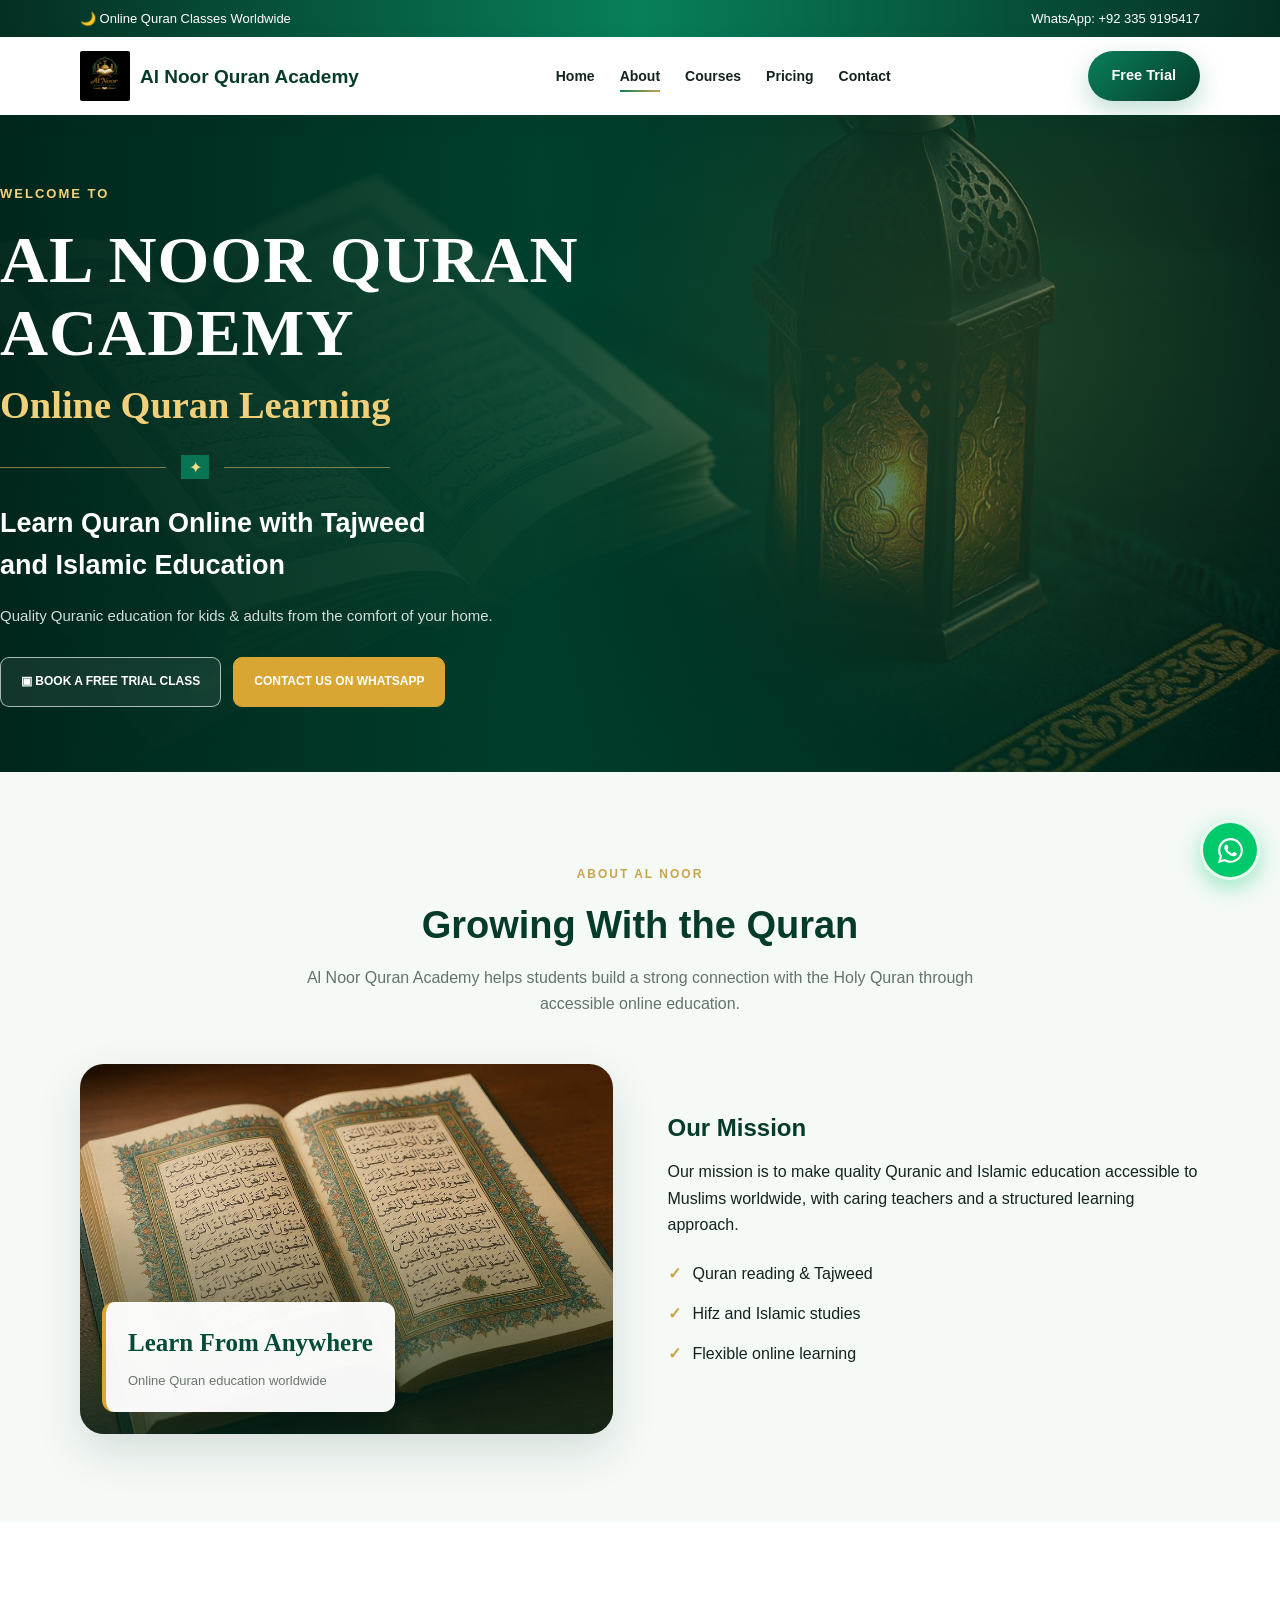
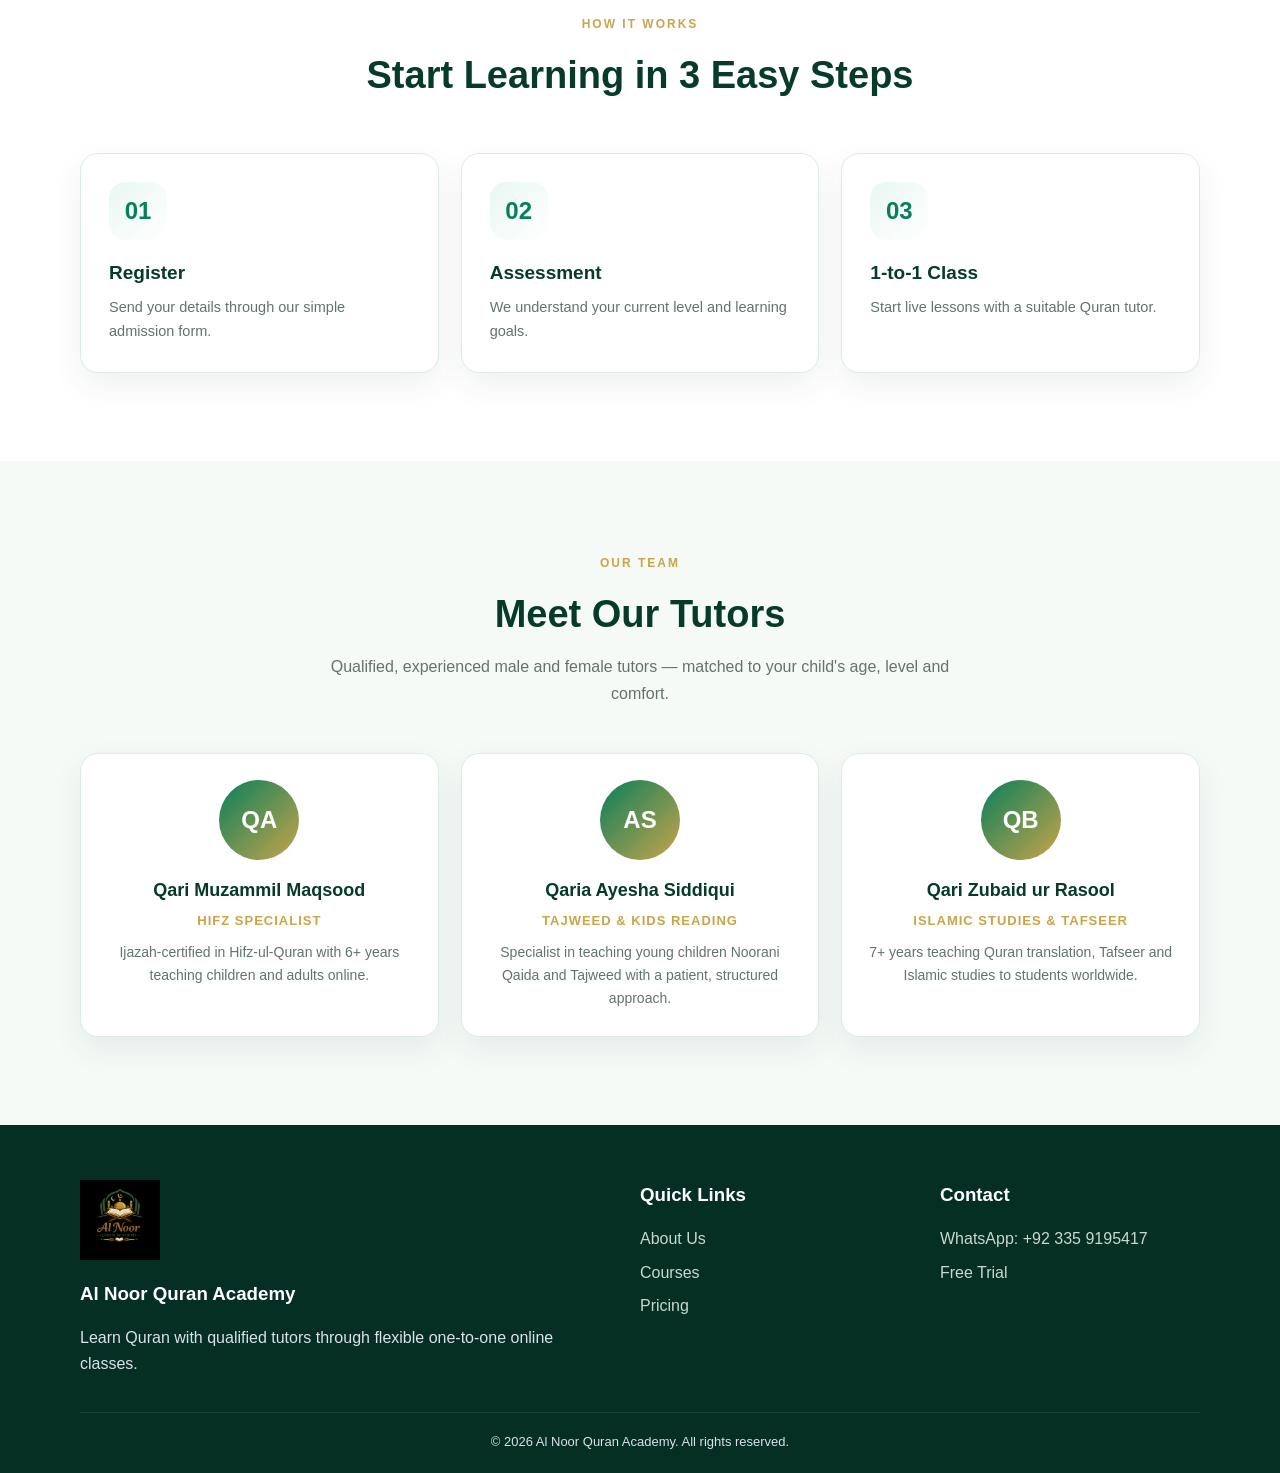
==== commit b9b23aa4: "Update about.html" ====
--- a/about.html
+++ b/about.html
@@ -141,19 +141,19 @@
     <div class="grid">
       <div class="tutor-card reveal">
         <div class="tutor-avatar">QA</div>
-        <h3>Qari Ahmed Raza</h3>
+        <h3>Qari Muzammil Maqsood</h3>
         <div class="tutor-role">Hifz Specialist</div>
         <p>Ijazah-certified in Hifz-ul-Quran with 6+ years teaching children and adults online.</p>
       </div>
       <div class="tutor-card reveal">
         <div class="tutor-avatar">AS</div>
-        <h3>Ustadha Ayesha Siddiqui</h3>
+        <h3>Qaria Ayesha Siddiqui</h3>
         <div class="tutor-role">Tajweed &amp; Kids Reading</div>
         <p>Specialist in teaching young children Noorani Qaida and Tajweed with a patient, structured approach.</p>
       </div>
       <div class="tutor-card reveal">
         <div class="tutor-avatar">QB</div>
-        <h3>Qari Bilal Hussain</h3>
+        <h3>Qari Zubaid ur Rasool</h3>
         <div class="tutor-role">Islamic Studies &amp; Tafseer</div>
         <p>7+ years teaching Quran translation, Tafseer and Islamic studies to students worldwide.</p>
       </div>
--- a/style.css
+++ b/style.css
@@ -1157,7 +1157,7 @@
       rgba(0,66,47,.91) 42%,
       rgba(0,45,32,.42) 100%
     ),
-    url("quran-hero.jpg") center 55% / cover no-repeat;
+    url("quran-hero.jfif") center 55% / cover no-repeat;
 }
 
 .quran-hero-overlay {
@@ -1428,7 +1428,7 @@
       rgba(0,65,47,.86) 48%,
       rgba(0,36,26,.48)
     ),
-    url("quran-hero.jpg") center 54% / cover no-repeat;
+    url("quran-hero.jfif") center 54% / cover no-repeat;
   color: #fff;
 }
 
@@ -1463,7 +1463,7 @@
       rgba(0,65,47,.85) 48%,
       rgba(0,36,26,.42) 100%
     ),
-    url("quran-hero.jpg") center / cover no-repeat;
+    url("quran-hero.jfif") center / cover no-repeat;
 }
 
 .home-quran-hero .hero-art {
